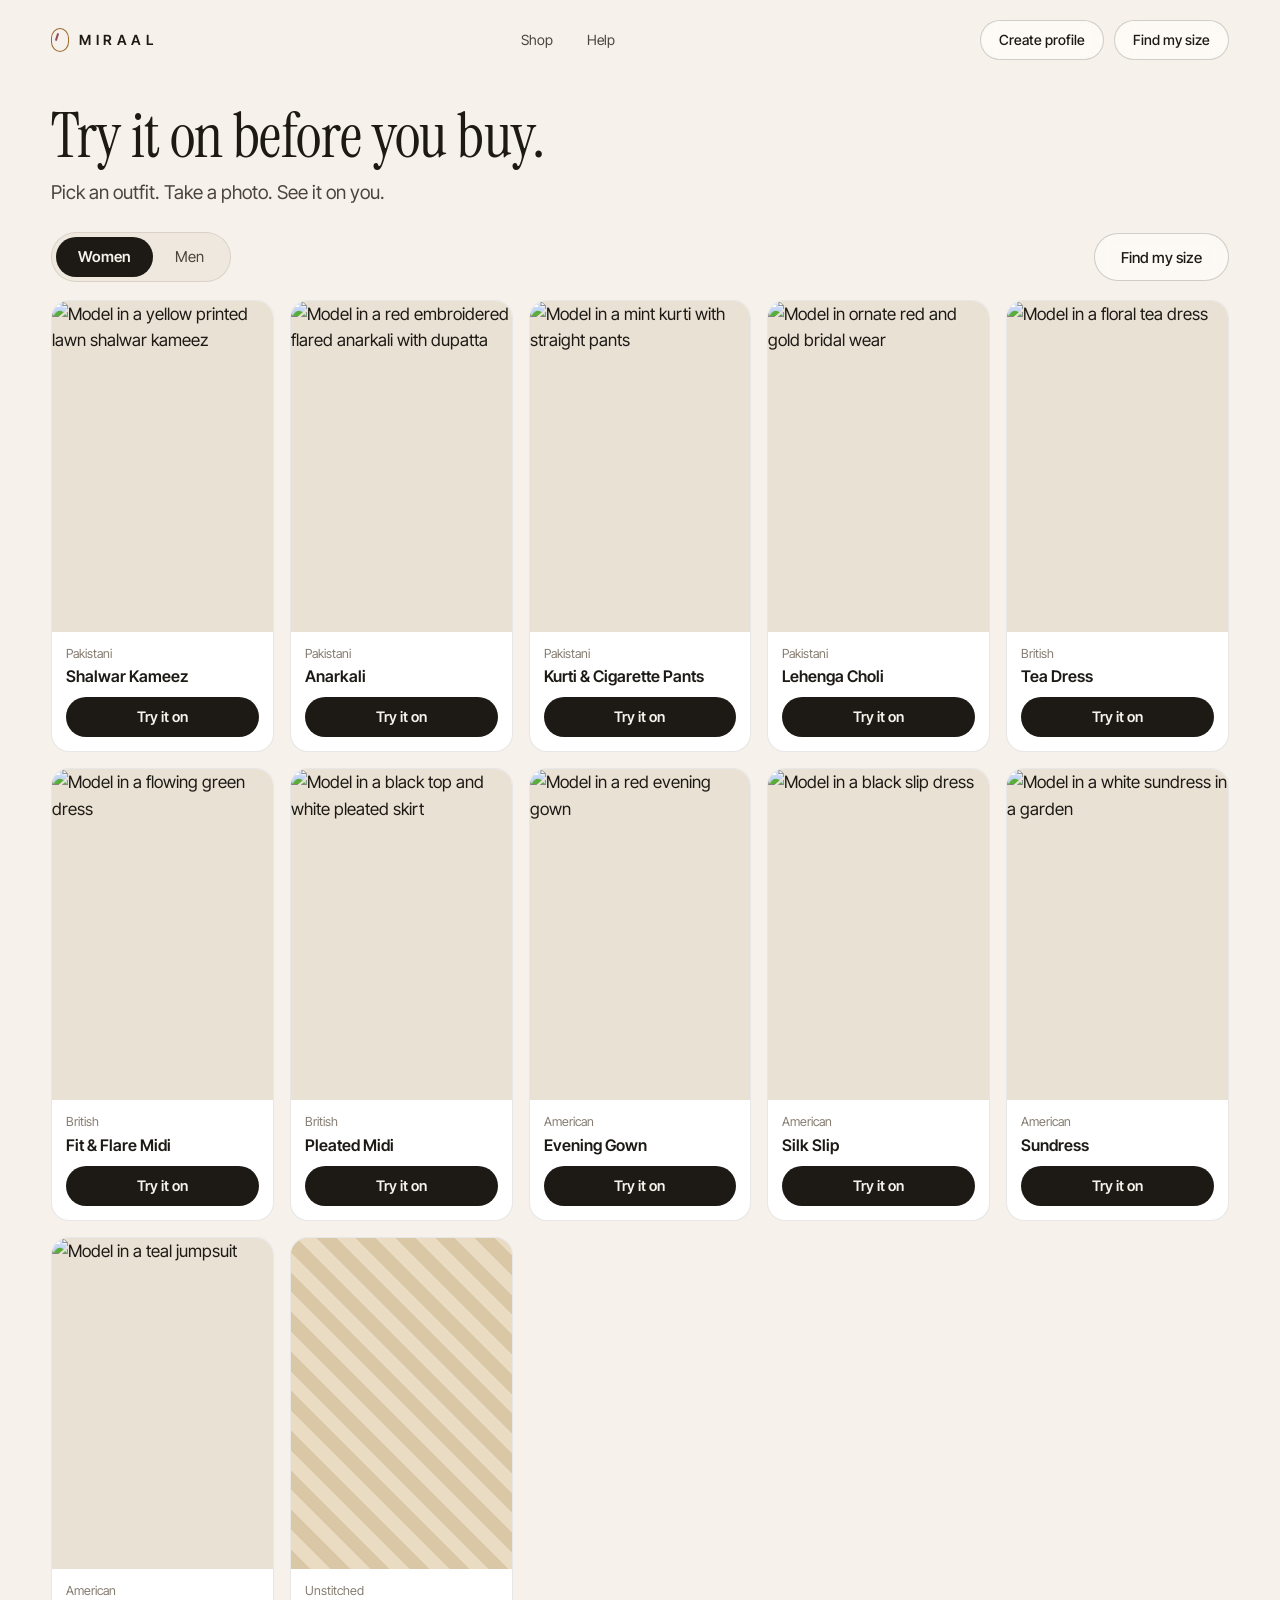
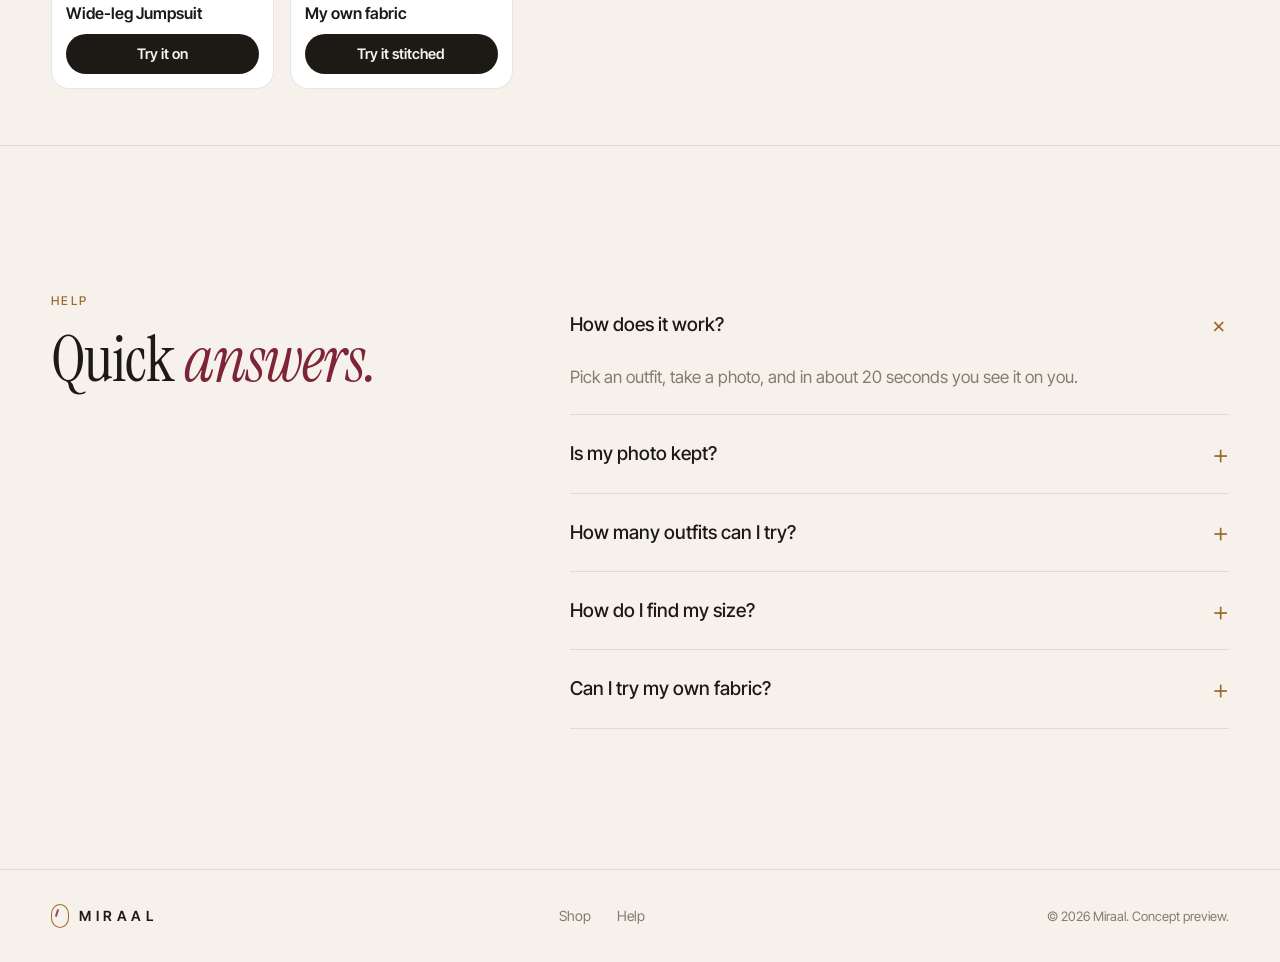
==== index.html @ 519b0323 "Results follow the chosen units; size scan measures all the way round in a turn - Feet and inches: e" ====
<!doctype html>
<html lang="en">
<head>
  <meta charset="utf-8">
  <meta name="viewport" content="width=device-width, initial-scale=1">
  <title>Miraal — Your Fitting Room, Everywhere</title>
  <meta name="description" content="Miraal is a virtual fitting room: measure your body with your phone camera in 30 seconds and try on any outfit in realistic 3D before you buy.">
  <meta name="theme-color" content="#f6f1ea">
  <link rel="preconnect" href="https://fonts.googleapis.com">
  <link rel="preconnect" href="https://fonts.gstatic.com" crossorigin>
  <link href="https://fonts.googleapis.com/css2?family=Instrument+Serif:ital@0;1&family=Inter+Tight:wght@300;400;500;600&display=swap" rel="stylesheet">
  <link rel="stylesheet" href="styles.css?v=25">
  <script type="importmap">
    { "imports": {
      "three": "https://cdn.jsdelivr.net/npm/three@0.160.0/build/three.module.js",
      "three/addons/": "https://cdn.jsdelivr.net/npm/three@0.160.0/examples/jsm/"
    } }
  </script>
</head>
<body class="shop-front">
  <!-- Loader -->
  <div id="loader" aria-hidden="true">
    <div class="loader-inner">
      <span class="logo-mark big"></span>
      <p>MIRAAL</p>
      <div class="loader-bar"><i></i></div>
      <small>Tailoring your fitting room…</small>
    </div>
  </div>

  <!-- 3D stage (fixed behind the page) -->
  <canvas id="scene" aria-hidden="true"></canvas>
  <div class="scene-fallback" aria-hidden="true"></div>
  <div class="scene-vignette" aria-hidden="true"></div>
  <div id="labels" aria-hidden="true"></div>
  <div class="grain" aria-hidden="true"></div>

  <header class="nav">
    <a class="logo" href="#top" aria-label="Miraal home"><span class="logo-mark"></span>MIRAAL</a>
    <nav class="nav-links">
      <a href="#shop">Shop</a>
      <a href="#faq">Help</a>
    </nav>
    <div class="nav-actions">
      <button class="btn btn-small btn-profile" id="profileBtn" type="button">Create profile</button>
      <button class="btn btn-small hide-sm" type="button" data-open-camera>Find my size</button>
    </div>
  </header>

  <main id="top">
    <!-- SHOP FRONT -->
    <section id="shop" class="solid shop">
      <div class="wrap">
        <div class="shop-head">
          <h1>Try it on before you buy.</h1>
          <p>Pick an outfit. Take a photo. See it on you.</p>
        </div>
        <div class="shop-bar">
          <div class="looks-tabs" id="shopTabs" role="tablist" aria-label="Shop for">
            <button type="button" role="tab" data-for="women" class="active">Women</button><button type="button" role="tab" data-for="men">Men</button>
          </div>
          <button class="btn btn-ghost shop-size" type="button" id="shopSize" data-open-camera>Find my size</button>
        </div>
        <div class="shop-grid" id="shopGrid"></div>
      </div>
    </section>

    <!-- HERO -->
    <section id="hero" class="hero" data-state="hero">
      <div class="wrap">
        <div class="hero-copy">
          <p class="eyebrow reveal"><span class="pulse"></span>Your fitting room, anywhere</p>
          <h1 class="reveal">See it on <em>you</em><br>before you buy.</h1>
          <p class="lead reveal">Take one clear photo and see yourself in a shalwar kameez, an anarkali, a tea dress or a gown. Then let the camera measure you and tell you your size.</p>
          <div class="cta reveal">
            <button class="btn btn-primary" type="button" data-open-mirror>Try it on me
              <svg viewBox="0 0 20 20" width="18" height="18" aria-hidden="true"><path d="M4 10h11m-4-5 5 5-5 5" fill="none" stroke="currentColor" stroke-width="1.6" stroke-linecap="round" stroke-linejoin="round"/></svg>
            </button>
            <a class="btn btn-ghost" href="#measure" data-open-camera>Find my size</a>
          </div>
          <ul class="hero-stats reveal">
            <li><b>11</b><span>outfits to try on</span></li>
            <li><b>1 min</b><span>to find your size</span></li>
            <li><b>0</b><span>pictures stored</span></li>
          </ul>
        </div>
        <div class="hero-photos reveal" id="heroPhotos" aria-label="Outfits you can try on"></div>
      </div>
      <a class="scroll-hint" href="#how"><span></span>Scroll to see how it works</a>
    </section>

    <!-- STORY: 3D scroll chapters -->
    <section id="how" class="story">
      <div class="step" data-state="scan">
        <div class="wrap">
          <article class="step-card glass reveal">
            <span class="step-no">01 — Scan</span>
            <h2>Spin once.<br><em>Get measured.</em></h2>
            <p>Prop your phone up, step back and turn slowly. Our body tracker follows you as you turn and estimates your measurements. No tape and no tailor needed.</p>
            <ul class="ticks">
              <li>Bust, waist, hips, inseam, shoulders & more</li>
              <li>Works in normal room lighting</li>
              <li>Processed on your device</li>
            </ul>
          </article>
        </div>
      </div>
      <div class="step" data-state="fit">
        <div class="wrap">
          <article class="step-card glass reveal">
            <span class="step-no">02 — Fit</span>
            <h2>See how it<br><em>really</em> fits.</h2>
            <p>Every garment is simulated from the brand's real pattern and fabric. See exactly where it's snug, where it flows — and which size to order.</p>
            <div class="size-rec">
              <div><small>Recommended size</small><b>M · EU 38</b></div>
              <div class="ring-meter" style="--p:96"><span>96%</span></div>
            </div>
          </article>
        </div>
      </div>
      <div class="step right" data-state="style">
        <div class="wrap">
          <article class="step-card glass reveal">
            <span class="step-no">03 — Style</span>
            <h2>Change everything<br><em>in a tap.</em></h2>
            <p>Silk to velvet. Mini to floor-length. Champagne to noir. Swap cuts, colours and fabrics instantly and build looks you'd never risk ordering blind.</p>
            <div class="mini-swatches" aria-hidden="true">
              <i style="--c:#6e1427"></i><i style="--c:#d6b58a"></i><i style="--c:#8fb4d9"></i><i style="--c:#0f5a46"></i><i style="--c:#1b1920"></i><i style="--c:#e2a7a2"></i>
            </div>
          </article>
        </div>
      </div>
    </section>

    <!-- CAMERA MEASUREMENT DEMO -->
    <section id="measure" class="solid measure">
      <div class="marquee" aria-hidden="true">
        <div class="marquee-track">
          <span>Silk</span><i>✦</i><span>Velvet</span><i>✦</i><span>Linen</span><i>✦</i><span>Crepe</span><i>✦</i><span>Denim</span><i>✦</i><span>Satin</span><i>✦</i><span>Tulle</span><i>✦</i><span>Cashmere</span><i>✦</i>
          <span>Silk</span><i>✦</i><span>Velvet</span><i>✦</i><span>Linen</span><i>✦</i><span>Crepe</span><i>✦</i><span>Denim</span><i>✦</i><span>Satin</span><i>✦</i><span>Tulle</span><i>✦</i><span>Cashmere</span><i>✦</i>
        </div>
      </div>
      <div class="wrap measure-grid">
        <div class="measure-copy">
          <p class="eyebrow reveal">Camera measurement</p>
          <h2 class="h2 reveal">Your phone is now<br>a <em>tailor's tape.</em></h2>
          <p class="sub reveal">No measuring tape, no awkward selfies. Miraal's pose model tracks your body as you turn and turns it into a size profile you can use at any store.</p>
          <ol class="steps-list reveal">
            <li><b>Prop & step back</b><span>Lean your phone against something, about 2 m away.</span></li>
            <li><b>Turn slowly</b><span>One full spin. Voice cues guide you through it.</span></li>
            <li><b>Get your profile</b><span>9 body measurements, saved only on your device.</span></li>
          </ol>
          <div class="measure-panel glass reveal">
            <div class="panel-head">
              <label class="height-input">Your height
                <input id="heightIn" type="number" value="1.68" min="1.3" max="2.15" step="0.01" inputmode="decimal"> m
                <small class="h-ft-hint" id="heightFt"></small>
              </label>
              <span class="badge" id="mBadge">Live estimate</span>
            </div>
            <div class="m-grid" id="mGrid"></div>
            <div class="panel-foot">
              <p class="fine">Estimated from your height until you scan. Camera results are beta estimates from body tracking.</p>
              <button class="btn btn-small" id="saveMeasure" type="button">Save to my profile</button>
            </div>
          </div>
        </div>

        <div class="phone-col reveal">
          <div class="phone" id="phone">
            <div class="phone-notch"></div>
            <div class="phone-screen">
              <svg class="silhouette" viewBox="0 0 200 400" preserveAspectRatio="xMidYMid meet" aria-hidden="true">
                <defs>
                  <linearGradient id="silFill" x1="0" y1="0" x2="0" y2="1">
                    <stop offset="0" stop-color="#9d8cff" stop-opacity=".35"/>
                    <stop offset="1" stop-color="#e2c08d" stop-opacity=".18"/>
                  </linearGradient>
                </defs>
                <circle cx="100" cy="50" r="23" fill="url(#silFill)" stroke="rgba(255,255,255,.25)"/>
                <path fill="url(#silFill)" stroke="rgba(255,255,255,.25)" d="M90 72 L110 72 L112 86 C128 90 142 92 146 104 L156 168 L162 228 C163 236 154 238 152 230 L142 172 L136 128 L132 150 C130 168 128 180 132 205 C136 228 134 260 128 300 L124 372 C124 382 108 382 108 372 L104 300 L101 236 L99 236 L96 300 L92 372 C92 382 76 382 76 372 L72 300 C66 260 64 228 68 205 C72 180 70 168 68 150 L64 128 L58 172 L48 230 C46 238 37 236 38 228 L44 168 L54 104 C58 92 72 90 88 86 Z"/>
              </svg>
              <svg class="pose-overlay" viewBox="0 0 200 400" preserveAspectRatio="xMidYMid meet" aria-hidden="true">
                <g class="meas-lines">
                  <line x1="60" y1="118" x2="140" y2="118"/>
                  <line x1="69" y1="165" x2="131" y2="165"/>
                  <line x1="65" y1="208" x2="135" y2="208"/>
                  <line x1="172" y1="27" x2="172" y2="378" class="hline"/>
                </g>
                <g class="bones">
                  <polyline points="100,50 100,80"/>
                  <polyline points="58,100 100,80 142,100"/>
                  <polyline points="58,100 50,168 42,228"/>
                  <polyline points="142,100 150,168 158,228"/>
                  <polyline points="100,80 100,200"/>
                  <polyline points="72,205 128,205"/>
                  <polyline points="72,205 80,300 84,372"/>
                  <polyline points="128,205 120,300 116,372"/>
                </g>
                <g class="joints">
                  <circle cx="100" cy="50" r="3"/><circle cx="100" cy="80" r="3"/>
                  <circle cx="58" cy="100" r="3"/><circle cx="142" cy="100" r="3"/>
                  <circle cx="50" cy="168" r="3"/><circle cx="150" cy="168" r="3"/>
                  <circle cx="42" cy="228" r="3"/><circle cx="158" cy="228" r="3"/>
                  <circle cx="72" cy="205" r="3"/><circle cx="128" cy="205" r="3"/>
                  <circle cx="80" cy="300" r="3"/><circle cx="120" cy="300" r="3"/>
                  <circle cx="84" cy="372" r="3"/><circle cx="116" cy="372" r="3"/>
                </g>
              </svg>
              <div class="scanline"></div>
              <span class="p-tag" data-at="25" style="top:29.5%">Bust <b data-k="bust">—</b></span>
              <span class="p-tag" data-at="50" style="top:41.2%">Waist <b data-k="waist">—</b></span>
              <span class="p-tag" data-at="75" style="top:52%">Hips <b data-k="hips">—</b></span>
              <div class="phone-ui-top"><span class="rec"></span><span id="scanStatus">Scanning</span><span>·</span><span id="scanPct">0%</span></div>
              <div class="phone-ui-bottom" id="scanCue">Face the camera</div>
            </div>
          </div>
          <button class="btn btn-ghost" id="camBtn" type="button">
            <svg viewBox="0 0 24 24" width="18" height="18" aria-hidden="true"><path d="M4 8h3l2-2h6l2 2h3v11H4z" fill="none" stroke="currentColor" stroke-width="1.6" stroke-linejoin="round"/><circle cx="12" cy="13" r="3.5" fill="none" stroke="currentColor" stroke-width="1.6"/></svg>
            <span>Start live body scan</span>
          </button>
          <p class="fine center" id="camNote">We never save your picture. The camera is analysed in your browser and deleted as soon as the scan ends.</p>
        </div>
      </div>
    </section>

    <!-- REAL LOOKS -->
    <section id="looks" class="solid looks">
      <div class="wrap">
        <p class="eyebrow reveal">The collection</p>
        <h2 class="h2 sm reveal">Styles you'll <em>love to wear.</em></h2>
        <p class="lead reveal">Women's and men's wear, from shalwar kameez to shirts and jeans. Tap any look to try it.</p>
        <div class="looks-bar reveal">
          <div class="looks-tabs" id="looksTabs" role="tablist" aria-label="Who is it for">
            <button type="button" role="tab" data-for="women" class="active">Women</button><button type="button" role="tab" data-for="men">Men</button>
          </div>
          <button class="btn btn-ghost" type="button" data-open-mirror="fabric">Have unstitched fabric? Try it stitched</button>
        </div>
      </div>
      <div class="looks-rail" id="looksRail" aria-label="Outfits"></div>
      <p class="fine center looks-credit">Model photos: free-licence images from <a href="https://unsplash.com/?utm_source=miraal_concept&utm_medium=referral" target="_blank" rel="noopener">Unsplash</a> photographers, shown as style examples.</p>
    </section>

    <!-- LIVE STUDIO -->
    <section id="studio" class="studio" data-state="studio">
      <div class="wrap studio-grid">
        <div class="studio-panel glass reveal">
          <p class="eyebrow">Live try-on studio</p>
          <h2 class="h2 sm">Dress your <em>digital twin.</em></h2>
          <p class="look-name" id="lookName">Shalwar Kameez · Mustard lawn cotton</p>

          <div class="coll-tabs" role="tablist" aria-label="Collection" id="collTabs"></div>
          <div class="ctrl"><span class="ctrl-label">Outfit</span><div class="chips" data-group="style"></div></div>
          <p class="ctrl-note">Change fabric, pattern, colour or size to check the fit in 3D.</p>
          <div class="ctrl"><span class="ctrl-label">Fabric</span><div class="chips" data-group="fabric"></div></div>
          <div class="ctrl"><span class="ctrl-label">Pattern</span><div class="chips" data-group="pattern"></div></div>
          <div class="ctrl"><span class="ctrl-label">Colour</span><div class="swatches" data-group="color"></div></div>
          <div class="ctrl"><span class="ctrl-label">Size</span><div class="sizes" data-group="size"></div></div>

          <div class="fit-row">
            <div class="fit-meter">
              <div class="fit-bar"><i id="fitFill"></i></div>
              <span id="fitText">Ideal fit · 96%</span>
            </div>
            <label class="toggle"><input type="checkbox" id="heatmap"><span class="tg"></span>Fit heatmap</label>
          </div>

          <div class="studio-actions">
            <button class="btn btn-primary" id="tryOnMe" type="button">Try it on me</button>
            <button class="btn btn-ghost" id="randomLook" type="button">Surprise me</button>
          </div>
        </div>
        <div class="drag-zone" id="dragZone" data-view="photo" aria-label="Outfit preview">
          <div class="view-toggle" id="viewToggle" role="tablist" aria-label="Preview type">
            <button type="button" role="tab" data-view="photo" class="active">On a model</button>
            <button type="button" role="tab" data-view="3d">3D fit check</button>
          </div>
          <figure class="model-photo" id="modelPhoto">
            <img id="modelImg" alt="" decoding="async">
            <figcaption><b id="modelName"></b><span>Real photo · style example</span></figcaption>
          </figure>
          <span class="drag-hint">
            <svg viewBox="0 0 24 24" width="16" height="16" aria-hidden="true"><path d="M3 12a9 9 0 0 1 15.5-6.2M21 12a9 9 0 0 1-15.5 6.2M18 2v4h-4M6 22v-4h4" fill="none" stroke="currentColor" stroke-width="1.6" stroke-linecap="round" stroke-linejoin="round"/></svg>
            Drag to rotate
          </span>
          <div class="heat-legend" id="heatLegend"><i class="t"></i>Tight<i class="g"></i>Ideal<i class="l"></i>Loose</div>
        </div>
      </div>
    </section>

    <!-- FEATURES -->
    <section id="features" class="solid features">
      <div class="wrap">
        <p class="eyebrow reveal">Why Miraal</p>
        <h2 class="h2 reveal">A fitting room that<br><em>knows your body.</em></h2>
        <div class="bento">
          <article class="card span-2 reveal">
            <div class="card-ico"><svg viewBox="0 0 24 24"><path d="M3 7h18v10H3zM7 7v4M11 7v6M15 7v4M19 7v6" fill="none" stroke="currentColor" stroke-width="1.5"/></svg></div>
            <h3>One size profile, every brand</h3>
            <p>Sizes change from label to label. Miraal translates your body into each brand's own size chart, so "M" always means your M.</p>
            <div class="brand-table">
              <div><span>Label A</span><b>M</b></div><div><span>Label B</span><b>EU 38</b></div><div><span>Label C</span><b>UK 10</b></div><div><span>Label D</span><b>S / Tall</b></div>
            </div>
          </article>
          <article class="card reveal">
            <div class="card-ico"><svg viewBox="0 0 24 24"><path d="M4 18c3-8 5-12 8-12s5 4 8 12M4 18c4-2 12-2 16 0" fill="none" stroke="currentColor" stroke-width="1.5"/></svg></div>
            <h3>Real fabric physics</h3>
            <p>Weight, stretch and drape simulated per material — silk swings, denim holds.</p>
          </article>
          <article class="card reveal">
            <div class="card-ico"><svg viewBox="0 0 24 24"><circle cx="12" cy="12" r="8" fill="none" stroke="currentColor" stroke-width="1.5"/><path d="M12 4v16M4 12h16" stroke="currentColor" stroke-width="1.5"/></svg></div>
            <h3>Fit heatmaps</h3>
            <p>See tension at a glance: red is tight, green is ideal, blue is loose.</p>
          </article>
          <article class="card reveal">
            <div class="card-ico"><svg viewBox="0 0 24 24"><path d="M5 4h14v16l-7-4-7 4z" fill="none" stroke="currentColor" stroke-width="1.5" stroke-linejoin="round"/></svg></div>
            <h3>Your digital wardrobe</h3>
            <p>Save looks, mix pieces from different stores and share outfits before you buy.</p>
          </article>
          <article class="card reveal">
            <div class="card-ico"><svg viewBox="0 0 24 24"><path d="M12 3l7 3v6c0 4.5-3 7.5-7 9-4-1.5-7-4.5-7-9V6z" fill="none" stroke="currentColor" stroke-width="1.5" stroke-linejoin="round"/></svg></div>
            <h3>Private by design</h3>
            <p>Camera frames are processed on-device. Only your measurements are stored — never your images.</p>
          </article>
        </div>
      </div>
    </section>

    <!-- BRANDS -->
    <section id="brands" class="solid brands">
      <div class="wrap brands-grid">
        <div>
          <p class="eyebrow reveal">For fashion brands</p>
          <h2 class="h2 reveal">Fewer returns.<br><em>More "it fits."</em></h2>
          <p class="sub reveal">Size uncertainty is the biggest reason people send clothes back. Add Miraal to your product pages and let shoppers try before they buy — in their size, on their body.</p>
          <ul class="ticks big reveal">
            <li>3D garments generated from your existing patterns</li>
            <li>One-line embed for Shopify, WooCommerce and custom stores</li>
            <li>Fit analytics: see which sizes and cuts work for your customers</li>
          </ul>
          <a class="btn btn-primary reveal" href="#waitlist">Become a pilot brand</a>
        </div>
        <div class="code-card glass reveal">
          <div class="code-top"><i></i><i></i><i></i><span>product-page.html</span></div>
<pre><code><span class="c">&lt;!-- Add a "Try it on" button --&gt;</span>
<span class="t">&lt;script</span> <span class="a">src</span>=<span class="s">"https://cdn.miraal.example/tryon.js"</span>
        <span class="a">data-sku</span>=<span class="s">"DRS-2041"</span>
        <span class="a">data-mode</span>=<span class="s">"3d"</span><span class="t">&gt;&lt;/script&gt;</span></code></pre>
          <div class="code-preview">
            <div class="mini-product"><span class="mp-img"></span><div><b>Bias-cut slip dress</b><small>Champagne · Satin silk</small></div></div>
            <span class="btn btn-small">✦ Try it on</span>
          </div>
        </div>
      </div>
    </section>

    <!-- FAQ -->
    <section id="faq" class="solid faq">
      <div class="wrap faq-grid">
        <div>
          <p class="eyebrow reveal">Help</p>
          <h2 class="h2 reveal">Quick <em>answers.</em></h2>
        </div>
        <div class="faq-list reveal">
          <details open><summary>How does it work?</summary><p>Pick an outfit, take a photo, and in about 20 seconds you see it on you.</p></details>
          <details><summary>Is my photo kept?</summary><p>No. It is sent to our try-on partner to make your picture. Miraal does not keep it.</p></details>
          <details><summary>How many outfits can I try?</summary><p>5 free try-ons a day.</p></details>
          <details><summary>How do I find my size?</summary><p>Tap Find my size, enter your height, face the camera, then turn around once with your hands on your head. It takes about 30 seconds. Sizes are estimates.</p></details>
          <details><summary>Can I try my own fabric?</summary><p>Yes. Tap My fabric, add a picture of the fabric and choose how it is stitched.</p></details>
        </div>
      </div>
    </section>

    <!-- WAITLIST -->
    <section id="waitlist" class="solid waitlist">
      <div class="wrap">
        <div class="wl-card reveal">
          <div class="wl-glow" aria-hidden="true"></div>
          <p class="eyebrow">Early access</p>
          <h2 class="h1-alt">Step into your<br><em>fitting room.</em></h2>
          <p class="sub">Be first to scan, try and shop with Miraal. Coming to iOS & Android.</p>
          <form class="wl-form" id="wlForm" novalidate>
            <input type="email" id="wlEmail" placeholder="you@email.com" aria-label="Email address" required>
            <button class="btn btn-primary" type="submit">Join the waitlist</button>
          </form>
          <p class="fine" id="wlMsg">No spam. One email when your invite is ready.</p>
        </div>
      </div>
    </section>

    <footer class="solid footer">
      <div class="wrap foot-grid">
        <a class="logo" href="#top"><span class="logo-mark"></span>MIRAAL</a>
        <nav><a href="#shop">Shop</a><a href="#faq">Help</a></nav>
        <small>© <span id="yr"></span> Miraal. Concept preview.</small>
      </div>
    </footer>
  </main>

  <!-- Guided live body scan (full screen) -->
  <div class="scan-stage" id="scanStage" role="dialog" aria-modal="true" aria-label="Body scan" data-phase="ready">
    <video id="ssVideo" playsinline muted autoplay></video>
    <canvas id="ssCanvas" aria-hidden="true"></canvas>
    <div class="ss-shade" aria-hidden="true"></div>

    <header class="ss-top">
      <div class="ss-progress">
        <span class="ss-stepno" id="ssStepNo">Getting ready</span>
        <ol class="ss-dots" aria-hidden="true"><li></li><li></li><li></li></ol>
      </div>
      <div class="ss-actions">
        <button class="ss-icon" id="ssLiveToggle" type="button" aria-pressed="false" title="Show measurements">
          <svg viewBox="0 0 24 24" width="18" height="18" aria-hidden="true"><path d="M3 8h18v8H3zM7 8v3M11 8v4M15 8v3M19 8v4" fill="none" stroke="currentColor" stroke-width="1.6" stroke-linejoin="round"/></svg>
        </button>
        <button class="ss-icon" id="ssFlip" type="button" title="Switch camera" aria-label="Switch between the front and back camera" hidden><svg viewBox="0 0 24 24" width="19" height="19" aria-hidden="true"><path d="M4 8h3l2-2.5h6L17 8h3v11H4z" fill="none" stroke="currentColor" stroke-width="1.6" stroke-linejoin="round"/><path d="M9.3 13a2.8 2.8 0 0 1 5-1.2M14.7 14a2.8 2.8 0 0 1-5 1.2" fill="none" stroke="currentColor" stroke-width="1.5" stroke-linecap="round"/><path d="M14.6 10.2v1.8h-1.8M9.4 16.8V15h1.8" fill="none" stroke="currentColor" stroke-width="1.5" stroke-linecap="round" stroke-linejoin="round"/></svg></button>
        <button class="ss-icon on" id="ssVoice" type="button" aria-pressed="true" title="Voice guidance on/off">
          <svg viewBox="0 0 24 24" width="18" height="18" aria-hidden="true"><path d="M4 9v6h4l5 4V5L8 9z" fill="none" stroke="currentColor" stroke-width="1.6" stroke-linejoin="round"/><path class="wave" d="M16 8.5a5 5 0 0 1 0 7M18.5 6a8.5 8.5 0 0 1 0 12" fill="none" stroke="currentColor" stroke-width="1.6" stroke-linecap="round"/></svg>
        </button>
        <button class="btn btn-small ss-stop" id="ssStop" type="button">✕ Stop</button>
      </div>
    </header>

    <aside class="ss-card ss-checks" aria-label="Quick checks">
      <h4>Quick checks</h4>
      <ul>
        <li data-c="body"><i></i><span>Head to toe in view<em></em></span></li>
        <li data-c="distance"><i></i><span>About 2 m away<em></em></span></li>
        <li data-c="upright"><i></i><span>Phone standing upright<em></em></span></li>
        <li data-c="background"><i></i><span>Nothing touching you from behind<em></em></span></li>
        <li data-c="light"><i></i><span>Bright enough<em></em></span></li>
        <li data-c="still"><i></i><span>Standing still<em></em></span></li>
      </ul>
    </aside>

    <aside class="ss-card ss-live" aria-label="Live measurements">
      <h4><span class="live-dot"></span>Live measurements</h4>
      <dl id="ssLiveList"></dl>
      <p class="ss-legend"><span class="est">~ measuring</span><span class="ok">✓ done</span></p>
    </aside>

    <div class="ss-turn" id="ssTurn" aria-hidden="true">
      <svg viewBox="0 0 120 120">
        <ellipse cx="60" cy="60" rx="26" ry="15" fill="rgba(157,140,255,.25)" stroke="#9d8cff" stroke-width="2"/>
        <circle cx="60" cy="60" r="9" fill="#f4efe7"/>
        <path d="M60 46 l0 -6" stroke="#f4efe7" stroke-width="3" stroke-linecap="round"/>
        <g class="arc"><path d="M60 14 A46 46 0 0 0 16 66" fill="none" stroke="#e2c08d" stroke-width="4" stroke-linecap="round"/><path d="M8 58 L16 68 L25 58" fill="none" stroke="#e2c08d" stroke-width="4" stroke-linecap="round" stroke-linejoin="round"/></g>
      </svg>
      <span>Turn around slowly</span>
    </div>

    <p class="ss-hint" id="ssHint" role="status" aria-live="polite"></p>

    <div class="ss-guide">
      <div class="ss-ring" id="ssRing"><span id="ssPct"></span></div>
      <div class="ss-guide-text">
        <h3 id="ssTitle">Starting…</h3>
        <p id="ssSub"></p>
      </div>
      <button class="ss-skip" id="ssSkip" type="button" hidden>Skip this step</button>
    </div>

    <div class="ss-done" id="ssDone" hidden>
      <div class="ss-done-card glass">
        <p class="eyebrow">Scan complete · camera off · picture deleted</p>
        <div class="ss-size" id="ssSize"></div>
        <dl class="ss-result" id="ssResult"></dl>
        <p class="fine" id="ssDoneNote"></p>
        <div class="modal-actions ss-done-actions">
          <button class="btn btn-primary" id="ssTry" type="button">Try dresses in my size</button>
          <button class="btn btn-ghost" id="ssSaveProfile" type="button">Save to my profile</button>
        </div>
        <div class="ss-done-links">
          <button class="ss-close-link" id="ssAgain" type="button">Scan again</button>
          <button class="ss-close-link" id="ssClose" type="button">Close</button>
        </div>
      </div>
    </div>

    <p class="ss-privacy">
      <svg viewBox="0 0 24 24" width="14" height="14" aria-hidden="true"><path d="M7 11V8a5 5 0 0 1 10 0v3M5 11h14v10H5z" fill="none" stroke="currentColor" stroke-width="1.8" stroke-linejoin="round"/></svg>
      Nothing is recorded · your picture is deleted when you finish
    </p>
  </div>

  <!-- Try it on me: guided photos (front, back), then outfits on your own photo -->
  <div class="mirror-stage" id="mirrorStage" data-mode="start" role="dialog" aria-modal="true" aria-label="Try it on me">
    <video id="mrVideo" playsinline muted autoplay></video>
    <div class="mr-view">
      <div class="mr-frame" id="mrFrame">
        <img id="mrImg" alt="You in the chosen outfit">
        <canvas id="mrDraw" aria-hidden="true"></canvas>
        <div class="mr-busy" id="mrBusy" hidden><span class="mr-secs" id="mrSecs" aria-hidden="true"></span><span class="mr-spin"></span><b>Making your picture</b><small></small></div>
      </div>
    </div>
    <div class="mr-shade" aria-hidden="true"></div>
    <div class="mr-flash" id="mrFlash" aria-hidden="true"></div>
    <div class="mr-count" id="mrCount" aria-hidden="true"></div>

    <header class="mr-top">
      <div class="mr-title"><b id="mrName">Try it on me</b><span id="mrSub"></span></div>
      <div class="mr-top-btns">
        <button class="ss-icon" id="mrFlip" type="button" title="Switch camera" aria-label="Switch between the front and back camera" hidden><svg viewBox="0 0 24 24" width="19" height="19" aria-hidden="true"><path d="M4 8h3l2-2.5h6L17 8h3v11H4z" fill="none" stroke="currentColor" stroke-width="1.6" stroke-linejoin="round"/><path d="M9.3 13a2.8 2.8 0 0 1 5-1.2M14.7 14a2.8 2.8 0 0 1-5 1.2" fill="none" stroke="currentColor" stroke-width="1.5" stroke-linecap="round"/><path d="M14.6 10.2v1.8h-1.8M9.4 16.8V15h1.8" fill="none" stroke="currentColor" stroke-width="1.5" stroke-linecap="round" stroke-linejoin="round"/></svg></button>
        <button class="btn btn-small ss-stop" id="mrClose" type="button">✕ Close</button>
      </div>
    </header>

    <!-- taking the photos -->
    <p class="mr-hint" id="mrHint" role="status" aria-live="polite"></p>
    <div class="ss-guide mr-guide">
      <div class="ss-ring" id="mrRing"><span id="mrPct"></span></div>
      <div class="ss-guide-text">
        <h3 id="mrTitle">Face the camera</h3>
        <p id="mrText"></p>
      </div>
      <div class="mr-guide-btns">
        <button class="ss-skip" id="mrShoot" type="button">Take photo</button>
        <button class="ss-skip" id="mrSkip" type="button" hidden>Skip back photo</button>
      </div>
    </div>

    <!-- outfits on the photo -->
    <div class="mr-bottom">
      <div class="mr-tools">
        <div class="mr-seg" id="mrSide" role="group" aria-label="Which photo">
          <button type="button" data-side="front" class="active">Front</button><button type="button" data-side="back">Back</button>
        </div>
        <button class="btn btn-primary mr-real" id="mrReal" type="button" hidden>Try it on</button>
        <button class="mr-chip" id="mrSketch" type="button" hidden>Sketch</button>
      </div>
      <p class="mr-left" id="mrLeft"></p>
      <div class="mr-tabs" id="mrTabs" role="tablist" aria-label="What to try on">
        <button type="button" role="tab" data-tab="women">Women</button><button type="button" role="tab" data-tab="men">Men</button><button type="button" role="tab" data-tab="fabric">My fabric</button>
      </div>
      <div class="mr-colors" id="mrColors" aria-label="Colour"></div>
      <div class="mr-rail" id="mrRail" aria-label="Outfits"></div>
      <div class="mr-fabric" id="mrFabric" aria-label="Your own fabric">
        <div class="mr-fab-pick">
          <img id="mrFabThumb" alt="Your fabric" hidden>
          <button class="btn btn-primary" id="mrFabUpload" type="button">Upload fabric photo</button>
          <input id="mrFabFile" type="file" accept="image/*" hidden>
          <input id="mrFabUrl" type="url" inputmode="url" placeholder="or paste a picture link" aria-label="Fabric picture link">
          <button class="btn btn-ghost" id="mrFabUse" type="button">Use</button>
        </div>
        <div class="mr-opt" data-opt="wearer" aria-label="Who is it for"></div>
        <div class="mr-opt" data-opt="neck" aria-label="Neckline"></div>
        <div class="mr-opt" data-opt="bottom" aria-label="Shalwar or trouser"></div>
      </div>
      <div class="mr-actions">
        <button class="btn btn-ghost" id="mrRetake" type="button">Retake photos</button>
        <button class="btn btn-ghost" id="mrSave" type="button">Save picture</button>
      </div>
    </div>

    <div class="mr-card" id="mrStart">
      <div class="mr-card-in glass">
        <h3>Take your photo</h3>
        <ul class="mr-tips">
          <li id="mrTipPhone">Stand your phone up and step back</li>
          <li>Hold still for 3 seconds. Front first, then turn around.</li>
        </ul>
        <div class="cam-pick" role="group" aria-label="Which camera">
          <button type="button" data-cam="user" class="on"><b>Front camera</b><span>I am on my own</span></button>
          <button type="button" data-cam="environment"><b>Back camera</b><span>Someone holds the phone</span></button>
        </div>
        <div class="privacy-line">
          <svg viewBox="0 0 24 24" width="18" height="18" aria-hidden="true"><path d="M12 3l7 3v6c0 4.5-3 7.5-7 9-4-1.5-7-4.5-7-9V6z" fill="none" stroke="currentColor" stroke-width="1.6" stroke-linejoin="round"/><path d="M9 12l2 2 4-4" fill="none" stroke="currentColor" stroke-width="1.6" stroke-linecap="round" stroke-linejoin="round"/></svg>
          <p id="mrPrivacy"></p>
        </div>
        <button class="btn btn-primary" id="mrGo" type="button">Agree &amp; start camera</button>
        <button class="btn btn-ghost" id="mrCancel" type="button">Not now</button>
        <p class="fine" id="mrStatus">Your phone will ask to use the camera. Tap Allow.</p>
      </div>
    </div>
  </div>

  <!-- Camera setup + consent -->
  <div class="modal" id="consentModal" role="dialog" aria-modal="true" aria-labelledby="consentTitle">
    <div class="modal-card glass setup-card">
      <button class="modal-x" type="button" data-close aria-label="Close">×</button>
      <h3 id="consentTitle">Find my size</h3>
      <p class="modal-sub">Face the camera, then turn around once. About 30 seconds.</p>

      <div class="setup-height">
        <div class="setup-height-top">
          <label for="setupH">1 · Your height</label>
          <div class="unit-toggle" role="group" aria-label="Height unit">
            <button type="button" data-unit="cm" class="on">metres</button><button type="button" data-unit="ft">ft / in</button>
          </div>
        </div>
        <div class="h-row h-cm"><input id="setupH" type="number" inputmode="decimal" min="1.3" max="2.15" step="0.01" placeholder="1.68" aria-label="Height in metres"><span>m</span></div>
        <div class="h-row h-ft" hidden><input id="setupFt" type="number" inputmode="numeric" min="4" max="7" aria-label="Feet"><span>ft</span><input id="setupIn" type="number" inputmode="numeric" min="0" max="11" aria-label="Inches"><span>in</span></div>
        <p class="setup-err" id="setupErr" role="alert"></p>
      </div>

      <p class="setup-label">2 · Get set up</p>
      <div class="cam-pick" role="group" aria-label="Which camera">
        <button type="button" data-cam="user" class="on"><b>Front camera</b><span>I am on my own</span></button>
        <button type="button" data-cam="environment"><b>Back camera</b><span>Someone holds the phone</span></button>
      </div>
      <ol class="setup-steps">
        <li>
          <svg viewBox="0 0 48 48" aria-hidden="true"><rect x="17" y="8" width="14" height="26" rx="3" fill="none" stroke="currentColor" stroke-width="2"/><path d="M8 40h32" stroke="currentColor" stroke-width="2" stroke-linecap="round"/><path d="M24 34v6" stroke="currentColor" stroke-width="2"/></svg>
          <b id="setupPhoneB">Stand your phone up</b><span id="setupPhoneS">at waist height, against something steady</span>
        </li>
        <li>
          <svg viewBox="0 0 48 48" aria-hidden="true"><circle cx="34" cy="10" r="4" fill="none" stroke="currentColor" stroke-width="2"/><path d="M34 14v14M34 28l-4 12M34 28l4 12M28 20h12" fill="none" stroke="currentColor" stroke-width="2" stroke-linecap="round"/><path d="M6 24h16M17 19l5 5-5 5" fill="none" stroke="currentColor" stroke-width="2" stroke-linecap="round" stroke-linejoin="round"/></svg>
          <b>Step back about 2 m</b><span>so your head and feet both show</span>
        </li>
        <li>
          <svg viewBox="0 0 48 48" aria-hidden="true"><rect x="6" y="6" width="36" height="36" rx="4" fill="none" stroke="currentColor" stroke-width="2"/><circle cx="24" cy="16" r="4" fill="none" stroke="currentColor" stroke-width="2"/><path d="M24 20v10M24 30l-4 10M24 30l4 10M16 24h16" fill="none" stroke="currentColor" stroke-width="2" stroke-linecap="round"/></svg>
          <b>Plain wall behind you</b><span>no furniture touching you · fitted clothes</span>
        </li>
      </ol>

      <div class="privacy-line">
        <svg viewBox="0 0 24 24" width="18" height="18" aria-hidden="true"><path d="M12 3l7 3v6c0 4.5-3 7.5-7 9-4-1.5-7-4.5-7-9V6z" fill="none" stroke="currentColor" stroke-width="1.6" stroke-linejoin="round"/><path d="M9 12l2 2 4-4" fill="none" stroke="currentColor" stroke-width="1.6" stroke-linecap="round" stroke-linejoin="round"/></svg>
        <p><b>We never keep your picture.</b> Everything happens on your device, nothing is uploaded, and the camera picture is deleted the moment you finish. Only your measurements remain — and only if you save them. <button type="button" class="link-btn" id="privacyMore" aria-expanded="false">More</button></p>
      </div>
      <ul class="ticks privacy-more" id="privacyList" hidden>
        <li><span><b>We do not keep your picture.</b> No photo or video is saved — ever.</span></li>
        <li><span><b>Deleted right after you try it.</b> The camera switches off and every frame is discarded as soon as the scan ends.</span></li>
        <li><span><b>Stays on your device.</b> Body tracking runs inside your browser. Nothing is uploaded.</span></li>
        <li><span><b>If something goes wrong,</b> a short note is sent so we can fix it: what failed, your phone type and your internet provider. Never a picture.</span></li>
        <li><span><b>Only numbers remain</b> — and only if you choose to save them to your profile.</span></li>
      </ul>

      <button class="btn btn-primary btn-block" type="button" id="consentAllow">Agree &amp; start camera</button>
      <p class="fine setup-fine">Your phone will ask to use the camera — tap <b>Allow</b>. Turn your sound on for voice guidance.</p>
    </div>
  </div>

  <!-- Profile -->
  <div class="modal" id="profileModal" role="dialog" aria-modal="true" aria-labelledby="pfTitle">
    <form class="modal-card glass" id="profileForm" novalidate>
      <button class="modal-x" type="button" data-close aria-label="Close">×</button>
      <p class="eyebrow">Your Miraal profile</p>
      <h3 id="pfTitle">Create your profile</h3>
      <p class="modal-sub">Save your size once and get the right fit in every store. Profiles hold measurements only — never photos.</p>
      <div class="pf-fields">
        <label class="field"><span>Name</span><input id="pfName" type="text" maxlength="60" autocomplete="given-name" placeholder="Your name" required></label>
        <label class="field"><span>Height (m)</span><input id="pfHeight" type="number" min="1.3" max="2.15" step="0.01" inputmode="decimal"></label>
      </div>
      <fieldset class="fit-pref">
        <legend>How do you like clothes to fit?</legend>
        <label><input type="radio" name="fit" value="snug"><span>Snug</span></label>
        <label><input type="radio" name="fit" value="regular" checked><span>Regular</span></label>
        <label><input type="radio" name="fit" value="relaxed"><span>Relaxed</span></label>
      </fieldset>
      <div class="pf-head"><span class="ctrl-label">Measurements</span><span class="badge" id="pfSource">Estimated from your height</span></div>
      <div class="pf-measures" id="pfMeasures"></div>
      <div class="pf-rec" id="pfRec"></div>
      <div class="modal-actions">
        <button class="btn btn-ghost" type="button" id="pfDelete" hidden>Delete profile</button>
        <button class="btn btn-primary" type="submit">Save profile</button>
      </div>
      <p class="fine">Preview build: your profile is stored only in this browser and can be deleted at any time.</p>
    </form>
  </div>

  <div class="toast" id="toast" role="status" aria-live="polite"></div>

  <script type="module" src="main.js?v=25"></script>
</body>
</html>
---- styles.css ----
:root {
  --bg: #0b0a0f;
  --bg-2: #111018;
  --bg-3: #17151f;
  --ink: #f4efe7;
  --ink-2: #cfc9d6;
  --muted: #8f8a9b;
  --line: rgba(255, 255, 255, .09);
  --line-2: rgba(255, 255, 255, .16);
  --gold: #e2c08d;
  --gold-2: #f3dcb4;
  --violet: #9d8cff;
  --rose: #e79c8f;
  --good: #6fe0a5;
  --warn: #f2c46b;
  --bad: #ff6f7d;
  --glass: rgba(18, 16, 26, .58);
  --radius: 24px;
  --serif: 'Instrument Serif', 'Times New Roman', serif;
  --sans: 'Inter Tight', system-ui, -apple-system, 'Segoe UI', sans-serif;
  --gutter: clamp(16px, 4vw, 56px);
}

* { box-sizing: border-box; margin: 0; padding: 0; }
html { scroll-behavior: smooth; background: var(--bg); }
body {
  background: var(--bg); color: var(--ink); font-family: var(--sans);
  font-size: 17px; line-height: 1.55; -webkit-font-smoothing: antialiased; overflow-x: hidden;
}
a { color: inherit; text-decoration: none; }
button { font: inherit; color: inherit; background: none; border: 0; cursor: pointer; }
em { font-family: var(--serif); font-style: italic; font-weight: 400; color: var(--gold-2); }
::selection { background: var(--gold); color: #1a1410; }

/* ---------- stage ---------- */
#scene { position: fixed; inset: 0; width: 100%; height: 100%; z-index: 0; display: block; }
.scene-fallback { display: none; }
.no-webgl .scene-fallback {
  display: block; position: fixed; inset: 0; z-index: 0;
  background: radial-gradient(40% 50% at 70% 45%, rgba(110, 20, 39, .55), transparent 70%),
              radial-gradient(50% 60% at 60% 50%, rgba(75, 60, 196, .35), transparent 70%), var(--bg);
}
.no-webgl #labels, .no-webgl #scene { display: none; }
.scene-vignette {
  position: fixed; inset: 0; z-index: 0; pointer-events: none;
  background: radial-gradient(120% 95% at 50% 42%, transparent 55%, rgba(5, 4, 8, .78) 100%);
}
#labels { position: fixed; inset: 0; z-index: 1; pointer-events: none; overflow: hidden; }
.grain {
  position: fixed; inset: -50%; z-index: 30; pointer-events: none; opacity: .06;
  background-image: url("data:image/svg+xml,%3Csvg xmlns='http://www.w3.org/2000/svg' width='160' height='160'%3E%3Cfilter id='n'%3E%3CfeTurbulence type='fractalNoise' baseFrequency='.9' numOctaves='2' stitchTiles='stitch'/%3E%3C/filter%3E%3Crect width='100%25' height='100%25' filter='url(%23n)'/%3E%3C/svg%3E");
  animation: grain 1.2s steps(6) infinite;
}
@keyframes grain { 0% { transform: translate(0, 0); } 33% { transform: translate(-3%, 2%); } 66% { transform: translate(2%, -3%); } 100% { transform: translate(0, 0); } }
main { position: relative; z-index: 2; }
.wrap { width: 100%; max-width: 1320px; margin: 0 auto; padding: 0 var(--gutter); }

/* ---------- loader ---------- */
#loader {
  position: fixed; inset: 0; z-index: 100; display: grid; place-items: center; background: var(--bg);
  transition: opacity .9s ease, visibility .9s;
}
.loaded #loader { opacity: 0; visibility: hidden; }
.loader-inner { display: grid; justify-items: center; gap: 14px; }
.loader-inner p { font-weight: 500; letter-spacing: .5em; font-size: 14px; margin-right: -.5em; }
.loader-inner small { color: var(--muted); font-size: 12px; letter-spacing: .06em; }
.loader-bar { width: 160px; height: 1px; background: var(--line-2); overflow: hidden; }
.loader-bar i { display: block; height: 100%; width: 40%; background: var(--gold); animation: load 1.2s ease-in-out infinite; }
@keyframes load { 0% { transform: translateX(-100%); } 100% { transform: translateX(260%); } }

/* ---------- logo ---------- */
.logo { display: inline-flex; align-items: center; gap: 10px; font-weight: 600; letter-spacing: .32em; font-size: 14px; }
.logo-mark {
  width: 18px; height: 24px; border-radius: 50% / 42%; border: 1.5px solid var(--gold); position: relative; flex: none;
  box-shadow: 0 0 14px rgba(226, 192, 141, .35), inset 0 0 8px rgba(226, 192, 141, .25);
}
.logo-mark::after { content: ''; position: absolute; left: 4px; top: 4px; width: 2px; height: 8px; border-radius: 2px; background: var(--gold-2); transform: rotate(18deg); opacity: .8; }
.logo-mark.big { width: 34px; height: 46px; border-width: 2px; }
.logo-mark.big::after { left: 8px; top: 8px; width: 3px; height: 14px; }

/* ---------- nav ---------- */
.nav {
  position: fixed; top: 0; left: 0; right: 0; z-index: 20; display: flex; align-items: center; justify-content: space-between;
  padding: 20px var(--gutter); transition: padding .4s, background .4s, border-color .4s; border-bottom: 1px solid transparent;
}
.nav.scrolled { background: rgba(11, 10, 15, .62); backdrop-filter: blur(18px); -webkit-backdrop-filter: blur(18px); border-color: var(--line); padding-block: 12px; }
.nav-links { display: flex; gap: 34px; font-size: 14px; color: var(--ink-2); }
.nav-links a { position: relative; transition: color .3s; }
.nav-links a::after { content: ''; position: absolute; left: 0; right: 0; bottom: -6px; height: 1px; background: var(--gold); transform: scaleX(0); transition: transform .35s; }
.nav-links a:hover { color: var(--ink); }
.nav-links a:hover::after { transform: scaleX(1); }

/* ---------- buttons ---------- */
.btn {
  display: inline-flex; align-items: center; justify-content: center; gap: 10px; white-space: nowrap;
  height: 52px; padding: 0 26px; border-radius: 999px; font-size: 15px; font-weight: 500;
  border: 1px solid var(--line-2); transition: transform .3s, background .3s, border-color .3s, box-shadow .3s, color .3s;
}
.btn:hover { transform: translateY(-2px); }
.btn-primary {
  background: linear-gradient(135deg, var(--gold-2), var(--gold)); color: #1b140b; border-color: transparent;
  box-shadow: 0 10px 40px -10px rgba(226, 192, 141, .55), inset 0 1px 0 rgba(255, 255, 255, .5);
}
.btn-primary:hover { box-shadow: 0 16px 50px -10px rgba(226, 192, 141, .75), inset 0 1px 0 rgba(255, 255, 255, .5); }
.btn-ghost { background: rgba(255, 255, 255, .04); backdrop-filter: blur(10px); }
.btn-ghost:hover { border-color: var(--gold); background: rgba(226, 192, 141, .08); }
.btn-small { height: 40px; padding: 0 18px; font-size: 14px; background: rgba(255, 255, 255, .06); backdrop-filter: blur(10px); }
.btn-small:hover { border-color: var(--gold); }

/* ---------- type ---------- */
.eyebrow { display: inline-flex; align-items: center; gap: 10px; font-size: 12px; letter-spacing: .18em; text-transform: uppercase; color: var(--gold); font-weight: 500; }
.pulse { width: 7px; height: 7px; border-radius: 50%; background: var(--good); box-shadow: 0 0 0 0 rgba(111, 224, 165, .6); animation: pulse 2s infinite; }
@keyframes pulse { 70% { box-shadow: 0 0 0 10px rgba(111, 224, 165, 0); } 100% { box-shadow: 0 0 0 0 rgba(111, 224, 165, 0); } }
h1, .h1-alt { font-family: var(--serif); font-weight: 400; letter-spacing: -.02em; line-height: .92; }
h1 { font-size: clamp(56px, 7.6vw, 124px); margin: 22px 0 26px; }
h1 em, .h1-alt em, .h2 em, .step-card h2 em { color: var(--gold-2); }
.h2 { font-family: var(--serif); font-weight: 400; font-size: clamp(40px, 5vw, 76px); line-height: .98; letter-spacing: -.015em; margin: 16px 0 22px; }
.h2.sm { font-size: clamp(34px, 3.4vw, 50px); margin: 12px 0 8px; }
.lead { font-size: clamp(17px, 1.3vw, 19px); color: var(--ink-2); max-width: 520px; }
.sub { color: var(--ink-2); max-width: 560px; }
.fine { font-size: 12.5px; color: var(--muted); margin-top: 12px; }
.fine.center { text-align: center; }

/* ---------- reveal ---------- */
.reveal { opacity: 0; transform: translateY(28px); transition: opacity 1s cubic-bezier(.2, .7, .2, 1), transform 1s cubic-bezier(.2, .7, .2, 1); }
.reveal.in { opacity: 1; transform: none; }
.hero .reveal:nth-child(2) { transition-delay: .1s; }
.hero .reveal:nth-child(3) { transition-delay: .2s; }
.hero .reveal:nth-child(4) { transition-delay: .3s; }
.hero .reveal:nth-child(5) { transition-delay: .4s; }

/* ---------- hero ---------- */
.hero { min-height: 100vh; min-height: 100svh; display: flex; align-items: center; position: relative; padding: 120px 0 90px; }
.hero-copy { max-width: 620px; }
.cta { display: flex; flex-wrap: wrap; gap: 14px; margin-top: 36px; }
.hero-stats { list-style: none; display: flex; gap: 40px; margin-top: 56px; padding-top: 26px; border-top: 1px solid var(--line); max-width: 560px; }
.hero-stats b { display: block; font-family: var(--serif); font-size: 36px; font-weight: 400; line-height: 1; color: var(--ink); }
.hero-stats span { font-size: 13px; color: var(--muted); }
.scroll-hint { position: absolute; left: var(--gutter); bottom: 32px; display: flex; align-items: center; gap: 12px; font-size: 12px; letter-spacing: .12em; text-transform: uppercase; color: var(--muted); }
.scroll-hint span { width: 22px; height: 36px; border: 1px solid var(--line-2); border-radius: 12px; position: relative; }
.scroll-hint span::after { content: ''; position: absolute; left: 50%; top: 7px; width: 3px; height: 7px; margin-left: -1.5px; border-radius: 2px; background: var(--gold); animation: wheel 1.8s infinite; }
@keyframes wheel { 0% { opacity: 1; transform: translateY(0); } 100% { opacity: 0; transform: translateY(12px); } }

/* ---------- glass ---------- */
.glass {
  background: linear-gradient(160deg, rgba(30, 27, 40, .66), rgba(14, 12, 20, .55));
  backdrop-filter: blur(22px) saturate(1.3); -webkit-backdrop-filter: blur(22px) saturate(1.3);
  border: 1px solid var(--line-2); border-radius: var(--radius);
  box-shadow: 0 30px 80px -30px rgba(0, 0, 0, .7), inset 0 1px 0 rgba(255, 255, 255, .06);
}

/* ---------- story ---------- */
.step { min-height: 110vh; display: flex; align-items: center; }
.step-card { width: min(470px, 100%); padding: 38px; }
.step.right .step-card { margin-left: auto; }
.step-no { font-size: 12px; letter-spacing: .2em; text-transform: uppercase; color: var(--gold); }
.step-card h2 { font-family: var(--serif); font-weight: 400; font-size: clamp(40px, 4vw, 60px); line-height: .98; margin: 16px 0 18px; }
.step-card p { color: var(--ink-2); }
.ticks { list-style: none; margin-top: 22px; display: grid; gap: 10px; font-size: 15px; }
.ticks li { display: flex; gap: 12px; align-items: flex-start; }
.ticks li::before { content: ''; flex: none; width: 18px; height: 18px; margin-top: 2px; border-radius: 50%; background: rgba(226, 192, 141, .15) url("data:image/svg+xml,%3Csvg xmlns='http://www.w3.org/2000/svg' viewBox='0 0 20 20'%3E%3Cpath d='M6 10.5l2.5 2.5L14 7.5' fill='none' stroke='%23e2c08d' stroke-width='1.8' stroke-linecap='round' stroke-linejoin='round'/%3E%3C/svg%3E") center/14px no-repeat; }
.ticks.big { font-size: 16px; margin: 26px 0 34px; gap: 14px; }
.size-rec { display: flex; align-items: center; justify-content: space-between; margin-top: 26px; padding: 18px 20px; border-radius: 18px; background: rgba(255, 255, 255, .04); border: 1px solid var(--line); }
.size-rec small { display: block; font-size: 12px; color: var(--muted); letter-spacing: .08em; text-transform: uppercase; }
.size-rec b { font-family: var(--serif); font-weight: 400; font-size: 32px; }
.ring-meter { --p: 50; width: 64px; height: 64px; border-radius: 50%; display: grid; place-items: center; background: conic-gradient(var(--good) calc(var(--p) * 1%), rgba(255, 255, 255, .08) 0); position: relative; }
.ring-meter::before { content: ''; position: absolute; inset: 5px; border-radius: 50%; background: #15131c; }
.ring-meter span { position: relative; font-size: 14px; font-weight: 600; }
.mini-swatches { display: flex; gap: 10px; margin-top: 26px; }
.mini-swatches i { width: 30px; height: 30px; border-radius: 50%; background: var(--c); border: 2px solid rgba(255, 255, 255, .15); box-shadow: inset 0 -6px 10px rgba(0, 0, 0, .3), inset 0 4px 6px rgba(255, 255, 255, .2); }

/* ---------- 3D labels ---------- */
.lbl { position: absolute; left: 0; top: 0; display: flex; align-items: center; opacity: 0; transition: opacity .5s; will-change: transform; }
.lbl.show { opacity: 1; transition-delay: var(--d, 0s); }
.lbl.left { flex-direction: row-reverse; }
.lbl .dot { width: 9px; height: 9px; margin: 0 -4.5px; border-radius: 50%; background: var(--gold-2); flex: none; box-shadow: 0 0 0 4px rgba(226, 192, 141, .18), 0 0 18px var(--gold); }
.lbl .ln { width: 70px; height: 1px; flex: none; background: linear-gradient(90deg, var(--gold), rgba(226, 192, 141, .25)); transform: scaleX(0); transform-origin: left; transition: transform .7s cubic-bezier(.2, .7, .2, 1); }
.lbl.left .ln { transform-origin: right; background: linear-gradient(270deg, var(--gold), rgba(226, 192, 141, .25)); }
.lbl.show .ln { transform: scaleX(1); transition-delay: calc(var(--d, 0s) + .1s); }
.lbl .tag {
  display: grid; grid-template-columns: auto auto; align-items: baseline; column-gap: 10px; row-gap: 0; padding: 8px 13px; border-radius: 12px; margin-left: 6px;
  background: rgba(16, 14, 22, .62); border: 1px solid var(--line-2); backdrop-filter: blur(14px); -webkit-backdrop-filter: blur(14px);
  transform: translateY(8px); transition: transform .6s cubic-bezier(.2, .7, .2, 1);
}
.lbl.left .tag { margin: 0 6px 0 0; }
.lbl.show .tag { transform: none; transition-delay: calc(var(--d, 0s) + .2s); }
.tag small { font-size: 10.5px; letter-spacing: .16em; text-transform: uppercase; color: var(--muted); }
.tag b { font-weight: 500; font-size: 15.5px; }
.tag b { white-space: nowrap; }
.tag em { grid-column: 1 / -1; font-family: var(--sans); font-style: normal; font-size: 12px; color: var(--gold); }

/* ---------- measure ---------- */
.solid { background: var(--bg); position: relative; }
.measure { padding: 0 0 140px; border-top: 1px solid var(--line); }
.marquee { overflow: hidden; border-bottom: 1px solid var(--line); padding: 26px 0; margin-bottom: 120px; mask-image: linear-gradient(90deg, transparent, #000 10%, #000 90%, transparent); }
.marquee-track { display: flex; width: max-content; gap: 34px; align-items: center; animation: marquee 34s linear infinite; font-family: var(--serif); font-style: italic; font-size: clamp(30px, 4vw, 54px); color: rgba(244, 239, 231, .5); }
.marquee-track i { font-style: normal; font-size: 18px; color: var(--gold); }
@keyframes marquee { to { transform: translateX(-50%); } }
.measure-grid { display: grid; grid-template-columns: 1.1fr .9fr; gap: 80px; align-items: center; }
.steps-list { list-style: none; counter-reset: s; display: grid; gap: 18px; margin: 34px 0; }
.steps-list li { counter-increment: s; display: grid; grid-template-columns: 44px 1fr; column-gap: 16px; }
.steps-list li::before { content: '0' counter(s); grid-row: span 2; width: 44px; height: 44px; border-radius: 50%; display: grid; place-items: center; border: 1px solid var(--line-2); font-size: 13px; color: var(--gold); }
.steps-list b { font-weight: 500; }
.steps-list span { color: var(--muted); font-size: 15px; }
.measure-panel { padding: 24px; max-width: 560px; }
.panel-head { display: flex; justify-content: space-between; align-items: center; gap: 12px; margin-bottom: 18px; flex-wrap: wrap; }
.height-input { display: flex; align-items: center; gap: 10px; font-size: 14px; color: var(--ink-2); }
.height-input input { width: 84px; height: 40px; border-radius: 12px; border: 1px solid var(--line-2); background: rgba(0, 0, 0, .3); color: var(--ink); font: inherit; font-size: 16px; text-align: center; }
.height-input input:focus { outline: none; border-color: var(--gold); }
.badge { font-size: 11px; letter-spacing: .12em; text-transform: uppercase; padding: 6px 10px; border-radius: 999px; color: var(--good); background: rgba(111, 224, 165, .1); border: 1px solid rgba(111, 224, 165, .25); }
.m-grid { display: grid; grid-template-columns: repeat(4, 1fr); gap: 10px; }
.m-cell { padding: 12px; border-radius: 14px; background: rgba(255, 255, 255, .035); border: 1px solid var(--line); }
.m-cell small { display: block; font-size: 11px; color: var(--muted); letter-spacing: .06em; }
.m-cell b { font-family: var(--serif); font-weight: 400; font-size: 24px; }
.m-cell b span { font-family: var(--sans); font-size: 12px; color: var(--muted); margin-left: 2px; }

.phone-col { display: grid; justify-items: center; gap: 22px; }
.phone {
  width: min(310px, 78vw); aspect-ratio: 9 / 19; border-radius: 48px; padding: 11px; position: relative;
  background: linear-gradient(145deg, #2c2833, #0e0d12 60%, #1f1c25);
  box-shadow: 0 0 0 1px #3a3640, 0 50px 120px -30px rgba(157, 140, 255, .45), 0 30px 60px -20px rgba(0, 0, 0, .8), inset 0 0 0 2px #000;
  transform: perspective(1400px) rotateY(-10deg) rotateX(4deg); transition: transform .8s cubic-bezier(.2, .7, .2, 1);
}
.phone:hover { transform: perspective(1400px) rotateY(0) rotateX(0); }
.phone-notch { position: absolute; top: 20px; left: 50%; width: 92px; height: 26px; margin-left: -46px; border-radius: 20px; background: #000; z-index: 5; }
.phone-screen { position: relative; width: 100%; height: 100%; border-radius: 38px; overflow: hidden; background: radial-gradient(circle at 50% 32%, #2b2340, #0d0c12 70%); }
.phone-screen video { position: absolute; inset: 0; width: 100%; height: 100%; object-fit: cover; transform: scaleX(-1); opacity: 0; transition: opacity .6s; }
.phone.live video { opacity: 1; }
.silhouette, .pose-overlay { position: absolute; inset: 9% 8% 10%; width: 84%; height: 81%; }
.silhouette { transition: opacity .6s; }
.phone.live .silhouette { opacity: 0; }
.bones polyline { fill: none; stroke: var(--violet); stroke-width: 1.3; opacity: .85; stroke-linecap: round; }
.joints circle { fill: #fff; filter: drop-shadow(0 0 4px var(--violet)); animation: joint 2.4s ease-in-out infinite; }
.joints circle:nth-child(odd) { animation-delay: .6s; }
@keyframes joint { 50% { opacity: .45; } }
.meas-lines line { stroke: var(--gold); stroke-width: 1.2; stroke-dasharray: 3 3; }
.meas-lines .hline { stroke-dasharray: 2 4; opacity: .7; }
.scanline { position: absolute; left: 0; right: 0; height: 2px; top: 10%; background: linear-gradient(90deg, transparent, var(--violet), transparent); box-shadow: 0 0 18px 4px rgba(157, 140, 255, .6); animation: scan 3.2s ease-in-out infinite alternate; }
.scanline::after { content: ''; position: absolute; left: 0; right: 0; bottom: 2px; height: 70px; background: linear-gradient(0deg, rgba(157, 140, 255, .18), transparent); }
@keyframes scan { to { top: 88%; } }
.p-tag { position: absolute; right: 7%; transform: translateY(-50%) scale(.85); opacity: 0; font-size: 10.5px; padding: 5px 9px; border-radius: 999px; background: rgba(12, 10, 18, .75); border: 1px solid rgba(226, 192, 141, .45); color: var(--ink-2); transition: .5s cubic-bezier(.2, .7, .2, 1); backdrop-filter: blur(8px); white-space: nowrap; }
.p-tag b { color: var(--gold-2); font-weight: 600; }
.p-tag.on { opacity: 1; transform: translateY(-50%) scale(1); }
.phone-ui-top { position: absolute; top: 56px; left: 0; right: 0; text-align: center; font-size: 12px; color: var(--ink-2); display: flex; justify-content: center; align-items: center; gap: 6px; }
.rec { width: 7px; height: 7px; border-radius: 50%; background: var(--bad); animation: pulse 1.6s infinite; }
.phone-ui-bottom { position: absolute; bottom: 26px; left: 18px; right: 18px; padding: 12px; border-radius: 18px; text-align: center; font-size: 13px; background: rgba(12, 10, 18, .7); border: 1px solid var(--line-2); backdrop-filter: blur(10px); transition: color .3s; }
.phone-ui-bottom.done { color: var(--good); }

/* ---------- studio ---------- */
.studio { min-height: 100vh; padding: 120px 0 80px; display: flex; align-items: center; }
.studio-grid { display: grid; grid-template-columns: minmax(0, 440px) 1fr; gap: 40px; align-items: stretch; }
.studio-panel { padding: 30px; }
.look-name { font-size: 14px; color: var(--muted); margin-bottom: 18px; min-height: 1.5em; }
.ctrl { margin-top: 18px; }
.coll-tabs { display: grid; grid-template-columns: repeat(3, 1fr); gap: 6px; padding: 5px; border-radius: 18px; background: rgba(0, 0, 0, .3); border: 1px solid var(--line); }
.coll-tabs button { display: grid; gap: 1px; padding: 9px 6px; border-radius: 13px; text-align: center; color: var(--ink-2); transition: .25s; }
.coll-tabs button b { font-size: 14px; font-weight: 600; }
.coll-tabs button small { font-size: 10.5px; color: var(--muted); letter-spacing: .04em; }
.coll-tabs button:hover { background: rgba(255, 255, 255, .05); }
.coll-tabs button.active { background: linear-gradient(160deg, var(--gold-2), var(--gold)); color: #1b140b; }
.coll-tabs button.active small { color: rgba(27, 20, 11, .7); }
.ctrl-label { display: block; font-size: 11px; letter-spacing: .16em; text-transform: uppercase; color: var(--muted); margin-bottom: 10px; }
.chips, .sizes { display: flex; flex-wrap: wrap; gap: 8px; }
.chip, .size { height: 38px; padding: 0 14px; border-radius: 999px; border: 1px solid var(--line-2); font-size: 14px; transition: .25s; background: rgba(255, 255, 255, .03); position: relative; }
.chip:hover, .size:hover { border-color: rgba(226, 192, 141, .6); }
.chip.active, .size.active { background: var(--ink); color: #14121a; border-color: var(--ink); }
.size { min-width: 52px; }
.size i { position: absolute; top: -9px; right: -6px; font-style: normal; font-size: 9px; letter-spacing: .04em; padding: 2px 6px; border-radius: 6px; background: var(--good); color: #062014; font-weight: 600; white-space: nowrap; }
.swatches { display: flex; gap: 10px; flex-wrap: wrap; }
.swatch { width: 38px; height: 38px; border-radius: 50%; padding: 3px; border: 1.5px solid transparent; transition: .25s; }
.swatch span { display: block; width: 100%; height: 100%; border-radius: 50%; background: var(--c); box-shadow: inset 0 -6px 10px rgba(0, 0, 0, .35), inset 0 4px 6px rgba(255, 255, 255, .22); }
.swatch:hover { transform: scale(1.08); }
.swatch.active { border-color: var(--gold); }
.fit-row { display: flex; align-items: center; justify-content: space-between; gap: 16px; margin-top: 24px; padding-top: 20px; border-top: 1px solid var(--line); flex-wrap: wrap; }
.fit-meter { display: grid; gap: 8px; flex: 1; min-width: 180px; }
.fit-meter span { font-size: 14px; }
.fit-bar { height: 6px; border-radius: 6px; background: rgba(255, 255, 255, .08); overflow: hidden; }
.fit-bar i { display: block; height: 100%; width: 96%; border-radius: 6px; background: var(--good); transition: width .6s cubic-bezier(.2, .7, .2, 1), background .4s; }
.fit-bar i[data-tone="warn"] { background: var(--warn); }
.fit-bar i[data-tone="bad"] { background: var(--bad); }
.toggle { display: inline-flex; align-items: center; gap: 10px; font-size: 14px; cursor: pointer; user-select: none; }
.toggle input { position: absolute; opacity: 0; pointer-events: none; }
.tg { width: 40px; height: 24px; border-radius: 20px; background: rgba(255, 255, 255, .12); position: relative; transition: .3s; }
.tg::after { content: ''; position: absolute; top: 3px; left: 3px; width: 18px; height: 18px; border-radius: 50%; background: #fff; transition: .3s; }
.toggle input:checked + .tg { background: var(--good); }
.toggle input:checked + .tg::after { transform: translateX(16px); }
.toggle input:focus-visible + .tg { outline: 2px solid var(--gold); outline-offset: 2px; }
.studio-actions { display: flex; gap: 10px; margin-top: 24px; flex-wrap: wrap; }
.studio-actions .btn { height: 46px; flex: 1; }
.drag-zone { position: relative; min-height: 70vh; cursor: grab; touch-action: pan-y; }
.drag-zone:active { cursor: grabbing; }
.drag-zone[data-view="photo"] { cursor: default; display: grid; place-items: start center; }
.drag-zone[data-view="photo"] .drag-hint, .drag-zone[data-view="photo"] .heat-legend { display: none; }
.view-toggle { position: absolute; z-index: 2; top: 0; left: 50%; transform: translateX(-50%); display: inline-flex; padding: 4px; border-radius: 999px; background: rgba(11, 10, 15, .72); border: 1px solid var(--line-2); backdrop-filter: blur(10px); -webkit-backdrop-filter: blur(10px); white-space: nowrap; }
.view-toggle button { height: 36px; padding: 0 16px; border-radius: 999px; font-size: 13.5px; color: var(--ink-2); transition: .25s; }
.view-toggle button.active { background: var(--ink); color: #14121a; font-weight: 600; }
.model-photo { display: none; position: relative; margin-top: 56px; height: min(74vh, 720px); aspect-ratio: 2 / 3; max-width: 100%; border-radius: 26px; overflow: hidden; background: #17141d; border: 1px solid var(--line-2); box-shadow: 0 40px 90px rgba(0, 0, 0, .55); }
.drag-zone[data-view="photo"] .model-photo { display: block; }
.model-photo img { width: 100%; height: 100%; object-fit: cover; display: block; opacity: 0; transition: opacity .5s; }
.model-photo img.in { opacity: 1; }
.model-photo figcaption { position: absolute; left: 0; right: 0; bottom: 0; display: grid; gap: 2px; padding: 44px 20px 16px; background: linear-gradient(0deg, rgba(8, 7, 11, .88), transparent); }
.model-photo figcaption b { font-family: var(--serif); font-weight: 400; font-size: 26px; }
.model-photo figcaption span { font-size: 12px; color: var(--ink-2); letter-spacing: .06em; }
.ctrl-note { margin-top: 18px; padding-top: 14px; border-top: 1px solid var(--line); font-size: 12.5px; color: var(--muted); }
.ctrl-note + .ctrl { margin-top: 12px; }

/* ---------- real looks rail ---------- */
.looks { padding: 120px 0 90px; border-top: 1px solid var(--line); }
.looks .lead { margin-top: 12px; }
.looks-rail { display: flex; gap: 16px; overflow-x: auto; scroll-snap-type: x mandatory; padding: 40px max(24px, calc((100vw - 1180px) / 2)) 20px; scrollbar-width: thin; scrollbar-color: var(--line-2) transparent; }
.look-card { flex: none; position: relative; width: clamp(200px, 22vw, 270px); aspect-ratio: 2 / 3; border-radius: 22px; overflow: hidden; scroll-snap-align: start; background: #17141d; border: 1px solid var(--line); transition: transform .35s, border-color .35s; text-align: left; }
.look-card:hover { transform: translateY(-6px); border-color: rgba(226, 192, 141, .6); }
.look-card img { width: 100%; height: 100%; object-fit: cover; display: block; transition: transform .6s; }
.look-card:hover img { transform: scale(1.04); }
.look-card span { position: absolute; left: 0; right: 0; bottom: 0; display: grid; gap: 2px; padding: 40px 16px 14px; background: linear-gradient(0deg, rgba(8, 7, 11, .9), transparent); }
.look-card small { font-size: 10.5px; letter-spacing: .14em; text-transform: uppercase; color: var(--gold); }
.look-card b { font-family: var(--serif); font-weight: 400; font-size: 21px; line-height: 1.1; }
.looks-credit { margin-top: 6px; padding: 0 24px; }
.looks-credit a { text-decoration: underline; text-underline-offset: 3px; }
.drag-hint { position: absolute; left: 50%; bottom: 0; transform: translateX(-50%); display: inline-flex; gap: 8px; align-items: center; font-size: 12px; letter-spacing: .1em; text-transform: uppercase; color: var(--muted); padding: 8px 14px; border-radius: 999px; border: 1px solid var(--line); background: rgba(11, 10, 15, .5); backdrop-filter: blur(8px); }
.heat-legend { position: absolute; right: 0; top: 0; display: flex; align-items: center; gap: 8px; font-size: 12px; color: var(--ink-2); padding: 8px 14px; border-radius: 999px; background: rgba(11, 10, 15, .6); border: 1px solid var(--line); opacity: 0; transform: translateY(-6px); transition: .4s; }
.heat-legend.show { opacity: 1; transform: none; }
.heat-legend i { width: 10px; height: 10px; border-radius: 50%; margin-left: 6px; }
.heat-legend .t { background: #ff2e45; margin-left: 0; } .heat-legend .g { background: #40f28a; } .heat-legend .l { background: #4a7dff; }

/* ---------- features ---------- */
.features { padding: 140px 0; border-top: 1px solid var(--line); }
.bento { display: grid; grid-template-columns: repeat(3, 1fr); gap: 18px; margin-top: 56px; }
.card { padding: 30px; border-radius: var(--radius); background: linear-gradient(160deg, var(--bg-3), var(--bg-2)); border: 1px solid var(--line); transition: border-color .4s, transform .4s; position: relative; overflow: hidden; }
.card::before { content: ''; position: absolute; inset: 0; background: radial-gradient(400px 200px at var(--mx, 50%) var(--my, 0%), rgba(226, 192, 141, .1), transparent 70%); opacity: 0; transition: opacity .4s; pointer-events: none; }
.card:hover { border-color: rgba(226, 192, 141, .35); transform: translateY(-4px); }
.card:hover::before { opacity: 1; }
.card.span-2 { grid-column: span 2; }
.card-ico { width: 46px; height: 46px; border-radius: 14px; display: grid; place-items: center; background: rgba(226, 192, 141, .1); border: 1px solid rgba(226, 192, 141, .25); color: var(--gold); margin-bottom: 22px; }
.card-ico svg { width: 22px; height: 22px; }
.card h3 { font-weight: 500; font-size: 21px; margin-bottom: 8px; }
.card p { color: var(--muted); font-size: 15.5px; max-width: 520px; }
.brand-table { display: grid; grid-template-columns: repeat(4, 1fr); gap: 10px; margin-top: 26px; }
.brand-table div { padding: 14px; border-radius: 14px; border: 1px solid var(--line); background: rgba(255, 255, 255, .025); }
.brand-table span { display: block; font-size: 12px; color: var(--muted); }
.brand-table b { font-family: var(--serif); font-weight: 400; font-size: 26px; color: var(--gold-2); }

/* ---------- brands ---------- */
.brands { padding: 140px 0; border-top: 1px solid var(--line); overflow: hidden; }
.brands-grid { display: grid; grid-template-columns: 1fr 1fr; gap: 80px; align-items: center; }
.code-card { padding: 0; overflow: hidden; }
.code-top { display: flex; align-items: center; gap: 7px; padding: 14px 18px; border-bottom: 1px solid var(--line); font-size: 12px; color: var(--muted); }
.code-top i { width: 10px; height: 10px; border-radius: 50%; background: rgba(255, 255, 255, .14); }
.code-top span { margin-left: 10px; }
.code-card pre { padding: 24px; font-family: ui-monospace, 'Cascadia Code', Consolas, monospace; font-size: 13.5px; line-height: 1.75; overflow-x: auto; color: var(--ink-2); }
.code-card .c { color: #6f6a7c; } .code-card .t { color: var(--rose); } .code-card .a { color: var(--violet); } .code-card .s { color: var(--gold-2); }
.code-preview { margin: 0 18px 18px; padding: 16px; border-radius: 18px; background: rgba(255, 255, 255, .04); border: 1px solid var(--line); display: flex; align-items: center; justify-content: space-between; gap: 14px; flex-wrap: wrap; }
.mini-product { display: flex; align-items: center; gap: 14px; }
.mp-img { width: 52px; height: 64px; border-radius: 12px; background: radial-gradient(circle at 50% 30%, #f3dcb4, #a78358 70%); box-shadow: inset 0 -10px 20px rgba(0, 0, 0, .3); }
.mini-product b { font-weight: 500; font-size: 15px; display: block; }
.mini-product small { color: var(--muted); font-size: 13px; }
.code-preview .btn-small { color: #1b140b; background: linear-gradient(135deg, var(--gold-2), var(--gold)); border: 0; }

/* ---------- faq ---------- */
.faq { padding: 140px 0; border-top: 1px solid var(--line); }
.faq-grid { display: grid; grid-template-columns: .8fr 1.2fr; gap: 80px; }
.faq-list details { border-bottom: 1px solid var(--line); }
.faq-list summary { list-style: none; cursor: pointer; padding: 24px 0; display: flex; justify-content: space-between; align-items: center; gap: 20px; font-size: 19px; font-weight: 500; }
.faq-list summary::-webkit-details-marker { display: none; }
.faq-list summary::after { content: '+'; font-weight: 300; font-size: 28px; line-height: 1; color: var(--gold); transition: transform .3s; }
.faq-list details[open] summary::after { transform: rotate(45deg); }
.faq-list p { color: var(--muted); padding: 0 0 24px; max-width: 620px; }

/* ---------- waitlist ---------- */
.waitlist { padding: 60px 0 140px; }
.wl-card { position: relative; overflow: hidden; text-align: center; padding: clamp(56px, 8vw, 110px) 24px; border-radius: 36px; border: 1px solid var(--line-2); background: linear-gradient(160deg, #18151f, #0e0c13); display: grid; justify-items: center; }
.wl-glow { position: absolute; inset: -40% -10% auto; height: 120%; background: radial-gradient(40% 50% at 30% 50%, rgba(157, 140, 255, .28), transparent 70%), radial-gradient(40% 50% at 70% 50%, rgba(226, 192, 141, .22), transparent 70%); filter: blur(30px); animation: drift 12s ease-in-out infinite alternate; pointer-events: none; }
@keyframes drift { to { transform: translateX(6%) scale(1.08); } }
.wl-card > * { position: relative; }
.h1-alt { font-size: clamp(48px, 6.5vw, 104px); margin: 18px 0 20px; }
.wl-form { display: flex; gap: 10px; margin-top: 34px; width: min(520px, 100%); padding: 6px; border-radius: 999px; border: 1px solid var(--line-2); background: rgba(0, 0, 0, .35); }
.wl-form input { flex: 1; min-width: 0; background: none; border: 0; color: var(--ink); font: inherit; padding: 0 18px; }
.wl-form input:focus { outline: none; }
.wl-form:focus-within { border-color: var(--gold); }
.wl-form .btn { height: 48px; }
#wlMsg.ok { color: var(--good); }
#wlMsg.err { color: var(--bad); }

/* ---------- footer ---------- */
.footer { border-top: 1px solid var(--line); padding: 34px 0; }
.foot-grid { display: flex; align-items: center; justify-content: space-between; gap: 20px; flex-wrap: wrap; }
.foot-grid nav { display: flex; gap: 26px; font-size: 14px; color: var(--muted); }
.foot-grid nav a:hover { color: var(--ink); }
.foot-grid small { color: var(--muted); font-size: 13px; }

/* ---------- toast ---------- */
.toast { position: fixed; left: 50%; bottom: 28px; z-index: 40; transform: translate(-50%, 30px); opacity: 0; padding: 14px 22px; border-radius: 999px; background: var(--ink); color: #14121a; font-size: 14px; font-weight: 500; transition: .45s cubic-bezier(.2, .7, .2, 1); pointer-events: none; box-shadow: 0 20px 50px -10px rgba(0, 0, 0, .6); }
.toast.show { opacity: 1; transform: translate(-50%, 0); }

/* ---------- nav actions / profile ---------- */
.nav-actions { display: flex; gap: 10px; align-items: center; }
.btn-profile { gap: 8px; }
.avatar { width: 24px; height: 24px; border-radius: 50%; display: grid; place-items: center; font-size: 12px; font-weight: 600; color: #1b140b; background: linear-gradient(135deg, var(--gold-2), var(--gold)); margin-left: -8px; }

/* ---------- live camera ---------- */
.pose-canvas { position: absolute; inset: 0; width: 100%; height: 100%; transform: scaleX(-1); pointer-events: none; }
.phone.live .pose-overlay, .phone.live .p-tag, .phone.live .scanline { opacity: 0; transition: opacity .4s; }
.phone.live .rec { background: var(--good); }
.panel-foot { display: flex; align-items: flex-end; justify-content: space-between; gap: 14px; flex-wrap: wrap; }
.panel-foot .fine { flex: 1; min-width: 200px; }
.badge.cam { color: var(--gold-2); background: rgba(226, 192, 141, .12); border-color: rgba(226, 192, 141, .35); }
.pulse-btn { border-color: var(--gold); box-shadow: 0 0 0 0 rgba(226, 192, 141, .5); animation: btnPulse 1.8s 3; }
@keyframes btnPulse { 70% { box-shadow: 0 0 0 12px rgba(226, 192, 141, 0); } 100% { box-shadow: 0 0 0 0 rgba(226, 192, 141, 0); } }

/* ---------- modals ---------- */
.modal { position: fixed; inset: 0; z-index: 60; display: grid; place-items: center; padding: 20px; background: rgba(5, 4, 8, .66); backdrop-filter: blur(6px); -webkit-backdrop-filter: blur(6px); opacity: 0; visibility: hidden; transition: opacity .35s, visibility .35s; overflow-y: auto; }
.modal.open { opacity: 1; visibility: visible; }
.modal-card { position: relative; width: min(520px, 100%); padding: 34px; margin: auto; transform: translateY(16px) scale(.98); transition: transform .45s cubic-bezier(.2, .7, .2, 1); background: linear-gradient(160deg, rgba(32, 28, 42, .96), rgba(16, 14, 22, .96)); }
.modal.open .modal-card { transform: none; }
.modal-card h3 { font-family: var(--serif); font-weight: 400; font-size: clamp(30px, 4vw, 40px); line-height: 1.02; margin: 10px 0 10px; }
.modal-sub { color: var(--ink-2); font-size: 15.5px; }
.modal-x { position: absolute; top: 14px; right: 14px; width: 36px; height: 36px; border-radius: 50%; font-size: 22px; line-height: 1; color: var(--muted); border: 1px solid var(--line); }
.modal-x:hover { color: var(--ink); border-color: var(--line-2); }
.modal-ico { width: 52px; height: 52px; border-radius: 16px; display: grid; place-items: center; color: var(--good); background: rgba(111, 224, 165, .1); border: 1px solid rgba(111, 224, 165, .3); }
.modal-card .ticks { font-size: 14.5px; margin-top: 18px; gap: 12px; }
.modal-card .ticks b { font-weight: 600; color: var(--ink); }
.modal-card .ticks span { color: var(--ink-2); }
.modal-tip { margin-top: 18px; padding: 12px 14px; border-radius: 14px; font-size: 13.5px; color: var(--ink-2); background: rgba(157, 140, 255, .08); border: 1px solid rgba(157, 140, 255, .25); }
.check { display: flex; align-items: center; gap: 12px; margin-top: 20px; font-size: 14.5px; cursor: pointer; user-select: none; }
.check input { position: absolute; opacity: 0; pointer-events: none; }
.check .box { flex: none; width: 22px; height: 22px; border-radius: 7px; border: 1.5px solid var(--line-2); background: rgba(0, 0, 0, .3); transition: .2s; }
.check input:checked + .box { background: var(--gold) url("data:image/svg+xml,%3Csvg xmlns='http://www.w3.org/2000/svg' viewBox='0 0 20 20'%3E%3Cpath d='M5.5 10.5l3 3 6-6.5' fill='none' stroke='%231b140b' stroke-width='2.2' stroke-linecap='round' stroke-linejoin='round'/%3E%3C/svg%3E") center/16px no-repeat; border-color: var(--gold); }
.check input:focus-visible + .box { outline: 2px solid var(--gold); outline-offset: 2px; }
.modal-actions { display: flex; gap: 10px; margin-top: 22px; flex-wrap: wrap; }
.modal-actions .btn { flex: 1; height: 48px; }
.btn:disabled { opacity: .4; cursor: not-allowed; transform: none; box-shadow: none; }
.pf-fields { display: grid; grid-template-columns: 1.4fr 1fr; gap: 12px; margin-top: 20px; }
.field { display: grid; gap: 6px; font-size: 12px; letter-spacing: .08em; text-transform: uppercase; color: var(--muted); }
.field input { height: 46px; padding: 0 14px; border-radius: 12px; border: 1px solid var(--line-2); background: rgba(0, 0, 0, .3); color: var(--ink); font: inherit; font-size: 16px; letter-spacing: 0; text-transform: none; }
.field input:focus { outline: none; border-color: var(--gold); }
.field input.err { border-color: var(--bad); }
.fit-pref { border: 0; margin-top: 18px; display: flex; flex-wrap: wrap; gap: 8px; }
.fit-pref legend { width: 100%; font-size: 12px; letter-spacing: .08em; text-transform: uppercase; color: var(--muted); margin-bottom: 8px; }
.fit-pref label { cursor: pointer; }
.fit-pref input { position: absolute; opacity: 0; pointer-events: none; }
.fit-pref span { display: inline-flex; align-items: center; height: 38px; padding: 0 16px; border-radius: 999px; border: 1px solid var(--line-2); font-size: 14px; transition: .2s; }
.fit-pref input:checked + span { background: var(--ink); color: #14121a; border-color: var(--ink); }
.fit-pref input:focus-visible + span { outline: 2px solid var(--gold); outline-offset: 2px; }
.pf-head { display: flex; justify-content: space-between; align-items: center; gap: 10px; margin-top: 22px; }
.pf-head .ctrl-label { margin: 0; }
.pf-measures { display: grid; grid-template-columns: repeat(4, 1fr); gap: 8px; margin-top: 10px; }
.pf-measures > div { padding: 10px; border-radius: 12px; background: rgba(255, 255, 255, .035); border: 1px solid var(--line); }
.pf-measures small { display: block; font-size: 10.5px; color: var(--muted); }
.pf-measures b { font-family: var(--serif); font-weight: 400; font-size: 20px; }
.pf-measures b span { font-family: var(--sans); font-size: 11px; color: var(--muted); margin-left: 2px; }
.pf-measures .fine { grid-column: 1 / -1; margin: 0; }
.pf-rec:empty { display: none; }
.pf-rec { margin-top: 12px; display: flex; justify-content: space-between; align-items: center; padding: 14px 16px; border-radius: 14px; background: rgba(111, 224, 165, .08); border: 1px solid rgba(111, 224, 165, .25); }
.pf-rec small { font-size: 12px; color: var(--muted); letter-spacing: .06em; text-transform: uppercase; }
.pf-rec b { font-family: var(--serif); font-weight: 400; font-size: 24px; color: var(--good); }

/* ---------- setup card (height + tips + privacy) ---------- */
.setup-card { width: min(540px, 100%); }
.setup-card h3 { margin-top: 0; padding-right: 40px; }
.setup-height { margin-top: 20px; padding: 16px; border-radius: 16px; background: rgba(255, 255, 255, .035); border: 1px solid var(--line); }
.setup-height-top { display: flex; justify-content: space-between; align-items: center; gap: 10px; flex-wrap: wrap; }
.setup-height label, .setup-label { font-size: 13px; letter-spacing: .08em; text-transform: uppercase; color: var(--gold); font-weight: 500; }
.setup-label { margin: 18px 0 10px; }
.unit-toggle { display: inline-flex; padding: 3px; border-radius: 999px; border: 1px solid var(--line-2); background: rgba(0, 0, 0, .3); }
.unit-toggle button { height: 32px; padding: 0 14px; border-radius: 999px; font-size: 14px; color: var(--muted); }
.unit-toggle button.on { background: var(--ink); color: #14121a; font-weight: 600; }
.h-row { display: flex; align-items: center; gap: 8px; margin-top: 12px; font-size: 16px; color: var(--ink-2); }
.h-row[hidden] { display: none; }
.h-row input { width: 96px; height: 54px; border-radius: 14px; border: 1px solid var(--line-2); background: rgba(0, 0, 0, .35); color: var(--ink); font: inherit; font-size: 24px; text-align: center; }
.h-ft input { width: 72px; }
.h-row input:focus { outline: none; border-color: var(--gold); }
.setup-err { color: var(--bad); font-size: 14px; margin-top: 8px; }
.setup-err:empty { display: none; }
.setup-steps { list-style: none; display: grid; grid-template-columns: repeat(3, 1fr); gap: 10px; }
.setup-steps li { display: grid; justify-items: center; text-align: center; gap: 4px; padding: 14px 10px; border-radius: 16px; background: rgba(255, 255, 255, .035); border: 1px solid var(--line); }
.setup-steps svg { width: 40px; height: 40px; color: var(--gold-2); margin-bottom: 4px; }
.setup-steps b { font-size: 14.5px; font-weight: 600; line-height: 1.2; }
.setup-steps span { font-size: 12.5px; color: var(--muted); line-height: 1.35; }
.privacy-line { display: flex; gap: 10px; align-items: flex-start; margin-top: 18px; padding: 12px 14px; border-radius: 14px; background: rgba(111, 224, 165, .07); border: 1px solid rgba(111, 224, 165, .28); font-size: 13.5px; color: var(--ink-2); }
.privacy-line svg { flex: none; color: var(--good); margin-top: 1px; }
.privacy-line b { color: var(--ink); }
.link-btn { color: var(--gold-2); text-decoration: underline; text-underline-offset: 3px; font-size: inherit; }
.privacy-more[hidden] { display: none; }
.btn-block { width: 100%; height: 56px; margin-top: 18px; font-size: 17px; }
.setup-fine { text-align: center; margin-top: 10px; }
.h-ft-hint { font-size: 12.5px; color: var(--muted); }
@media (max-width: 520px) {
  .setup-card { padding: 26px 18px; }
  .setup-steps { grid-template-columns: 1fr; }
  .setup-steps li { grid-template-columns: 40px 1fr; justify-items: start; text-align: left; column-gap: 12px; row-gap: 0; padding: 10px 12px; }
  .setup-steps svg { grid-row: span 2; width: 34px; height: 34px; margin: 0; align-self: center; }
}

/* ---------- live scan stage ---------- */
body.scan-open { overflow: hidden; }
.scan-stage { position: fixed; inset: 0; z-index: 80; background: #050407; opacity: 0; visibility: hidden; transition: opacity .4s, visibility .4s; overflow: hidden; }
.scan-stage.open { opacity: 1; visibility: visible; }
.scan-stage video, .scan-stage canvas { position: absolute; inset: 0; width: 100%; height: 100%; object-fit: cover; transform: scaleX(-1); }
.ss-shade { position: absolute; inset: 0; pointer-events: none; background: linear-gradient(180deg, rgba(5, 4, 8, .75), transparent 20%, transparent 58%, rgba(5, 4, 8, .88)); }
.ss-top { position: absolute; top: 0; left: 0; right: 0; display: flex; align-items: center; justify-content: space-between; gap: 12px; padding: 14px 18px; z-index: 3; }
.ss-progress { display: grid; gap: 6px; }
.ss-stepno { font-size: 15px; font-weight: 600; }
.ss-dots { list-style: none; display: flex; gap: 6px; }
.ss-dots li { width: 34px; height: 5px; border-radius: 5px; background: rgba(255, 255, 255, .2); transition: .3s; }
.ss-dots li.active { background: var(--gold); }
.ss-dots li.done { background: var(--good); }
.ss-dots li:nth-child(5) { display: none; }
.ss-actions { display: flex; gap: 8px; align-items: center; }
.ss-icon { width: 42px; height: 42px; border-radius: 50%; display: grid; place-items: center; border: 1px solid var(--line-2); background: rgba(12, 10, 18, .6); color: var(--muted); }
.ss-icon.on { color: var(--gold); border-color: rgba(226, 192, 141, .5); }
#ssVoice:not(.on) .wave { opacity: .15; }
.ss-stop { height: 42px; background: rgba(255, 111, 125, .14); border-color: rgba(255, 111, 125, .5); }
.ss-stop:hover { border-color: var(--bad); }
.ss-card { position: absolute; z-index: 3; padding: 16px 18px; border-radius: 20px; background: rgba(14, 12, 20, .78); border: 1px solid var(--line-2); backdrop-filter: blur(16px); -webkit-backdrop-filter: blur(16px); }
.ss-card h4 { font-size: 12px; letter-spacing: .14em; text-transform: uppercase; color: var(--gold); font-weight: 500; margin-bottom: 12px; display: flex; align-items: center; gap: 8px; }
/* quick checks: only while getting ready (afterwards the one big hint says what to fix) */
.ss-checks { top: 84px; left: 18px; width: 300px; display: none; }
.scan-stage[data-phase="ready"] .ss-checks { display: block; }
.ss-checks ul { list-style: none; display: grid; gap: 10px; }
.ss-checks li { display: flex; align-items: flex-start; gap: 10px; font-size: 15px; }
.ss-checks li i { flex: none; width: 20px; height: 20px; margin-top: 1px; border-radius: 50%; border: 1.5px solid var(--line-2); transition: .25s; }
.ss-checks li.ok i { background: var(--good) url("data:image/svg+xml,%3Csvg xmlns='http://www.w3.org/2000/svg' viewBox='0 0 20 20'%3E%3Cpath d='M5.5 10.5l3 3 6-6.5' fill='none' stroke='%23062014' stroke-width='2.4' stroke-linecap='round' stroke-linejoin='round'/%3E%3C/svg%3E") center/14px no-repeat; border-color: var(--good); }
.ss-checks li.bad i { border-color: var(--warn); box-shadow: 0 0 0 3px rgba(242, 196, 107, .15); }
.ss-checks li span { display: grid; }
.ss-checks li em { font-style: normal; font-size: 12.5px; color: var(--warn); }
.ss-checks li em:empty { display: none; }
/* live numbers: optional panel (on by default on big screens, toggle on phones) */
.ss-live { top: 84px; right: 18px; width: 260px; display: none; }
.scan-stage.show-live .ss-live { display: block; }
.ss-live dl { display: grid; gap: 2px; }
.ss-live dl > div { display: flex; justify-content: space-between; align-items: baseline; padding: 6px 0; border-bottom: 1px solid var(--line); font-size: 14px; }
.ss-live dt { color: var(--ink-2); }
.ss-live dd b { font-weight: 500; font-variant-numeric: tabular-nums; color: var(--muted); }
.ss-live dd i { font-style: normal; display: inline-block; width: 16px; text-align: right; font-size: 12px; }
.ss-live .est dd b { color: var(--ink); }
.ss-live .est dd i::after { content: '~'; color: var(--warn); }
.ss-live .ok dd b { color: var(--gold-2); }
.ss-live .ok dd i::after { content: '✓'; color: var(--good); }
.ss-legend { display: flex; gap: 14px; margin-top: 10px; font-size: 11.5px; color: var(--muted); }
.ss-legend .est { color: var(--warn); } .ss-legend .ok { color: var(--good); }
/* the one big instruction, readable from 2 m away */
.ss-guide { position: absolute; z-index: 3; left: 50%; bottom: 44px; transform: translateX(-50%); width: min(660px, calc(100% - 24px)); display: flex; align-items: center; gap: 18px; padding: 18px 22px; border-radius: 24px; background: rgba(14, 12, 20, .84); border: 1px solid var(--line-2); backdrop-filter: blur(16px); -webkit-backdrop-filter: blur(16px); }
.ss-ring { --p: 0; flex: none; width: 66px; height: 66px; border-radius: 50%; display: grid; place-items: center; background: conic-gradient(var(--good) calc(var(--p) * 1%), rgba(255, 255, 255, .1) 0); position: relative; transition: background .2s; }
.ss-ring::before { content: ''; position: absolute; inset: 6px; border-radius: 50%; background: #120f18; }
.ss-ring span { position: relative; font-size: 15px; font-weight: 600; }
.ss-guide-text { flex: 1; min-width: 0; }
.ss-guide h3 { font-family: var(--serif); font-weight: 400; font-size: clamp(30px, 3.4vw, 42px); line-height: 1.04; }
.ss-guide p { color: var(--ink-2); font-size: 16px; margin-top: 6px; }
.ss-skip { flex: none; height: 40px; padding: 0 14px; border-radius: 999px; border: 1px solid var(--line-2); font-size: 14px; color: var(--ink-2); }
.ss-skip:hover { color: var(--ink); border-color: var(--ink-2); }
.ss-hint { position: absolute; z-index: 3; left: 50%; bottom: 170px; transform: translate(-50%, 10px); width: max-content; max-width: calc(100% - 24px); padding: 12px 20px; border-radius: 18px; background: rgba(40, 30, 10, .82); border: 1px solid rgba(242, 196, 107, .6); color: #ffe2a8; font-size: 19px; font-weight: 600; line-height: 1.3; text-align: center; opacity: 0; transition: .35s; pointer-events: none; }
.ss-hint.show { opacity: 1; transform: translate(-50%, 0); }
.ss-turn { position: absolute; z-index: 3; left: 50%; top: 46%; transform: translate(-50%, -50%) scale(.9); display: grid; justify-items: center; gap: 6px; padding: 18px 22px; border-radius: 26px; background: rgba(14, 12, 20, .7); border: 1px solid var(--line-2); backdrop-filter: blur(10px); opacity: 0; transition: .4s; pointer-events: none; }
.ss-turn.show { opacity: 1; transform: translate(-50%, -50%) scale(1); }
.ss-turn svg { width: 120px; height: 120px; }
.ss-turn .arc { transform-origin: 60px 60px; animation: turnArc 1.8s ease-in-out infinite; }
.ss-turn span { font-size: 17px; font-weight: 600; color: var(--gold-2); }
.ss-privacy { position: absolute; z-index: 3; left: 0; right: 0; bottom: 12px; display: flex; justify-content: center; align-items: center; gap: 8px; font-size: 12px; color: var(--muted); }
.ss-done { position: absolute; inset: 0; z-index: 5; display: grid; place-items: center; padding: 20px; background: rgba(5, 4, 8, .86); overflow-y: auto; }
.ss-done[hidden] { display: none; }
.ss-done-card { width: min(560px, 100%); padding: 30px; margin: auto; }
.ss-done-card .eyebrow { font-size: 11px; color: var(--good); letter-spacing: .12em; }
.ss-size { display: grid; justify-items: center; text-align: center; margin: 16px 0 6px; }
.ss-size small { font-size: 13px; letter-spacing: .14em; text-transform: uppercase; color: var(--muted); }
.ss-size b { font-family: var(--serif); font-weight: 400; font-size: clamp(76px, 14vw, 104px); line-height: 1; color: var(--gold-2); }
.ss-size span { font-size: 14px; color: var(--ink-2); }
.ss-result { display: grid; grid-template-columns: repeat(3, 1fr); gap: 8px; margin-top: 16px; }
.ss-result > div { padding: 10px 12px; border-radius: 14px; background: rgba(255, 255, 255, .04); border: 1px solid var(--line); }
.ss-result dt { font-size: 11.5px; color: var(--muted); }
.ss-result dd { font-family: var(--serif); font-size: 24px; }
.ss-result dd span { font-family: var(--sans); font-size: 12px; color: var(--muted); margin-left: 2px; }
.ss-done-actions { flex-direction: column; }
.ss-done-actions .btn { width: 100%; flex: none; }
.ss-done-links { display: flex; justify-content: center; gap: 24px; margin-top: 14px; }
.ss-close-link { font-size: 14px; color: var(--muted); text-decoration: underline; text-underline-offset: 3px; }
.scan-stage[data-phase="done"] .ss-checks, .scan-stage[data-phase="done"] .ss-live, .scan-stage[data-phase="done"] .ss-guide { display: none; }
@media (max-width: 900px) {
  .ss-top { padding: 10px 12px; }
  .ss-stepno { font-size: 14px; }
  .ss-dots li { width: 26px; }
  .ss-checks { top: 76px; left: 12px; right: 12px; width: auto; padding: 12px 14px; }
  .ss-checks h4 { display: none; }
  .ss-checks ul { grid-template-columns: 1fr 1fr; gap: 8px 12px; }
  .ss-checks li { font-size: 13.5px; }
  .ss-checks li em { display: none; }
  .ss-live { top: 76px; left: 12px; right: 12px; width: auto; padding: 10px 14px; }
  .scan-stage[data-phase="ready"] .ss-live { display: none; }
  .ss-live h4 { margin-bottom: 4px; }
  .ss-live dl { display: flex; gap: 14px; overflow-x: auto; }
  .ss-live dl > div { flex-direction: column; border: 0; padding: 2px 0; white-space: nowrap; font-size: 12px; }
  .ss-legend { display: none; }
  .ss-guide { bottom: 30px; padding: 14px 16px; gap: 14px; flex-wrap: wrap; }
  .ss-ring { width: 56px; height: 56px; }
  .ss-guide h3 { font-size: 30px; }
  .ss-guide p { font-size: 15px; }
  .ss-skip { width: 100%; }
  .ss-hint { bottom: auto; top: 54%; font-size: 18px; }
  .ss-turn { top: 32%; }
  .ss-privacy { bottom: 6px; font-size: 11px; }
  .ss-result { grid-template-columns: repeat(2, 1fr); }
  .ss-done-card { padding: 24px 18px; }
}

@keyframes turnArc { 0% { transform: rotate(40deg); opacity: 0; } 30% { opacity: 1; } 100% { transform: rotate(-60deg); opacity: 0; } }

/* ---------- responsive ---------- */
@media (max-width: 1100px) {
  .nav-links { gap: 22px; }
  .measure-grid, .brands-grid { gap: 50px; }
}
@media (max-width: 960px), (max-aspect-ratio: 1/1) {
  .nav-links { display: none; }
  .hero { align-items: flex-end; padding: 0 0 80px; }
  .hero-copy { max-width: none; padding-top: 52vh; }
  .hero-copy::before { content: ''; position: absolute; left: 0; right: 0; bottom: 0; height: 75%; background: linear-gradient(0deg, var(--bg) 45%, transparent); z-index: -1; pointer-events: none; }
  h1 { font-size: clamp(46px, 12vw, 80px); margin: 14px 0 18px; }
  .hero-stats { gap: 22px; margin-top: 34px; }
  .hero-stats b { font-size: 28px; }
  .scroll-hint { display: none; }
  .step { min-height: 120vh; align-items: flex-end; padding-bottom: 8vh; }
  .step.right .step-card { margin-left: 0; }
  .step-card { padding: 26px; width: 100%; }
  .measure-grid, .brands-grid, .faq-grid { grid-template-columns: 1fr; }
  .phone { transform: none; }
  .studio { padding-top: 0; }
  .studio-grid { grid-template-columns: 1fr; }
  .drag-zone { order: -1; min-height: 78vh; }
  .view-toggle { top: 84px; }
  .model-photo { margin-top: 140px; height: auto; width: min(86vw, 380px); }
  .looks { padding: 80px 0 60px; }
  .look-card { width: 62vw; max-width: 250px; }
  .drag-hint { bottom: 20px; }
  .heat-legend { top: 90px; right: 50%; transform: translateX(50%); }
  .heat-legend.show { transform: translateX(50%); }
  .bento { grid-template-columns: 1fr 1fr; }
  .card.span-2 { grid-column: span 2; }
  .lbl .ln { width: 30px; }
  .lbl .tag { min-width: 0; padding: 7px 10px; }
  .tag b { font-size: 14px; }
  .tag small { font-size: 9.5px; }
  .tag em { font-size: 11px; }
}
@media (max-width: 620px) {
  body { font-size: 16px; }
  .nav .btn-small { height: 36px; padding: 0 14px; font-size: 13px; }
  .hide-sm { display: none; }
  .modal-card { padding: 26px 20px; }
  .pf-fields { grid-template-columns: 1fr; }
  .pf-measures { grid-template-columns: repeat(2, 1fr); }
  .cta .btn { width: 100%; }
  .hero-stats span { font-size: 12px; }
  .bento { grid-template-columns: 1fr; }
  .card.span-2 { grid-column: auto; }
  .brand-table, .m-grid { grid-template-columns: repeat(2, 1fr); }
  .features, .brands, .faq { padding: 100px 0; }
  .marquee { margin-bottom: 80px; }
  .wl-form { flex-direction: column; border-radius: 24px; }
  .wl-form input { height: 48px; }
  .foot-grid { flex-direction: column; align-items: flex-start; }
}
@media (prefers-reduced-motion: reduce) {
  *, *::before, *::after { animation-duration: .01ms !important; animation-iteration-count: 1 !important; transition-duration: .01ms !important; scroll-behavior: auto !important; }
  .reveal { opacity: 1; transform: none; }
}

/* =====================================================================
   Warm fashion-magazine theme (light). The camera stages, the phone
   mock-up, the code sample and the waitlist block stay dark "islands".
   ===================================================================== */
:root {
  --bg: #f6f1ea; --bg-2: #efe8de; --bg-3: #fbf8f3; --paper: #fffdf9;
  --ink: #1d1a16; --ink-2: #4b453d; --muted: #857c70;
  --line: rgba(29, 26, 22, .1); --line-2: rgba(29, 26, 22, .2);
  --gold: #9a6a2f; --gold-2: #7d2438; --violet: #6b5bd6; --rose: #b8553f;
  --good: #1f8a5b; --warn: #a86a12; --bad: #c2374a;
}
.scan-stage, .mirror-stage, .phone, .code-card, .wl-card, .model-photo figcaption, .look-card span, .hero-photos figcaption {
  --ink: #f4efe7; --ink-2: #cfc9d6; --muted: #8f8a9b; --line: rgba(255, 255, 255, .09); --line-2: rgba(255, 255, 255, .16);
  --gold: #e2c08d; --gold-2: #f3dcb4; --violet: #9d8cff; --rose: #e79c8f; --good: #6fe0a5; --warn: #f2c46b; --bad: #ff6f7d;
  color: var(--ink);
}
.scene-vignette { display: none; }
.grain { opacity: .035; mix-blend-mode: multiply; }
.no-webgl .scene-fallback { background: radial-gradient(40% 50% at 70% 45%, rgba(239, 199, 171, .6), transparent 70%), var(--bg); }
::selection { background: var(--gold-2); color: #fff; }
.logo-mark { box-shadow: none; }
.nav.scrolled { background: rgba(246, 241, 234, .86); }

.btn-primary { background: var(--ink); color: var(--bg); box-shadow: 0 14px 30px -16px rgba(29, 26, 22, .7); }
.btn-primary:hover { box-shadow: 0 18px 36px -16px rgba(29, 26, 22, .8); background: #000; }
.btn-ghost { background: rgba(255, 253, 249, .7); }
.btn-ghost:hover { border-color: var(--ink); background: var(--paper); }
.btn-small { background: rgba(255, 253, 249, .8); }
.btn-small:hover { border-color: var(--ink); }
.pulse { box-shadow: 0 0 0 0 rgba(31, 138, 91, .5); }

.glass { background: var(--paper); backdrop-filter: none; -webkit-backdrop-filter: none; border-color: var(--line); box-shadow: 0 30px 70px -40px rgba(70, 45, 20, .45); }
.size-rec, .m-cell, .brand-table div { background: var(--bg); }
.ring-meter { background: conic-gradient(var(--good) calc(var(--p) * 1%), rgba(29, 26, 22, .1) 0); }
.ring-meter::before { background: var(--paper); }
.mini-swatches i { border-color: rgba(29, 26, 22, .12); }
.ticks li::before { background-color: rgba(154, 106, 47, .14); filter: brightness(.7); }

.lbl .dot { background: var(--gold-2); box-shadow: 0 0 0 4px rgba(125, 36, 56, .14); }
.lbl .ln, .lbl.left .ln { background: var(--gold-2); opacity: .55; }
.lbl .tag { background: rgba(255, 253, 249, .94); backdrop-filter: none; -webkit-backdrop-filter: none; box-shadow: 0 10px 30px -18px rgba(70, 45, 20, .5); }

.marquee-track { color: rgba(29, 26, 22, .32); }
.height-input input, .h-row input, .field input { background: #fff; }
.badge { background: rgba(31, 138, 91, .09); border-color: rgba(31, 138, 91, .28); }
.badge.cam { background: rgba(125, 36, 56, .07); border-color: rgba(125, 36, 56, .28); }
.phone { box-shadow: 0 0 0 1px #3a3640, 0 50px 90px -40px rgba(70, 45, 20, .7), inset 0 0 0 2px #000; }

.coll-tabs { background: var(--bg-2); }
.coll-tabs button:hover { background: rgba(255, 253, 249, .7); }
.coll-tabs button.active { background: var(--ink); color: var(--bg); }
.coll-tabs button.active small { color: rgba(246, 241, 234, .65); }
.chip, .size { background: #fff; }
.chip:hover, .size:hover { border-color: var(--ink); }
.chip.active, .size.active, .view-toggle button.active, .unit-toggle button.on, .fit-pref input:checked + span { color: var(--bg); }
.size i { color: #fff; }
.swatch.active { border-color: var(--ink); }
.fit-bar { background: rgba(29, 26, 22, .1); }
.tg { background: rgba(29, 26, 22, .2); }
.view-toggle { background: rgba(255, 253, 249, .92); backdrop-filter: none; }
.drag-hint, .heat-legend { background: rgba(255, 253, 249, .85); backdrop-filter: none; }
.model-photo { box-shadow: 0 40px 80px -40px rgba(70, 45, 20, .6); border-color: var(--line); }

.card { background: var(--paper); }
.card:hover { border-color: rgba(125, 36, 56, .35); }
.card-ico { background: rgba(154, 106, 47, .1); border-color: rgba(154, 106, 47, .25); }
.code-card, .scan-stage .glass, .mirror-stage .glass { background: linear-gradient(160deg, rgba(32, 28, 42, .97), rgba(16, 14, 22, .97)); border-color: rgba(255, 255, 255, .16); }
.code-preview { background: rgba(255, 255, 255, .05); }
.wl-card { background: #1d1a16; border-color: transparent; }
.wl-glow { opacity: .5; }
.scan-stage .btn-primary, .mirror-stage .btn-primary, .wl-card .btn-primary { background: linear-gradient(135deg, #f3dcb4, #e2c08d); color: #1b140b; box-shadow: none; }
.scan-stage .btn-ghost, .mirror-stage .btn-ghost, .scan-stage .btn-small, .mirror-stage .btn-small { background: rgba(255, 255, 255, .08); }
.scan-stage .ss-stop, .mirror-stage .ss-stop { background: rgba(255, 111, 125, .16); }
.toast { color: var(--bg); }
.avatar { background: var(--ink); color: var(--bg); }

.modal { background: rgba(40, 28, 16, .42); }
.modal-card { background: var(--paper); }
.modal-x:hover { border-color: var(--ink); }
.setup-height, .setup-steps li, .pf-measures > div { background: var(--bg); }
.unit-toggle { background: var(--bg-2); }
.check .box { background: #fff; }
.modal-tip { background: rgba(107, 91, 214, .06); border-color: rgba(107, 91, 214, .22); }
.privacy-line, .pf-rec { background: rgba(31, 138, 91, .07); border-color: rgba(31, 138, 91, .25); }
.field input.err { border-color: var(--bad); }

/* ---------- hero with real people ---------- */
.hero .wrap { display: grid; grid-template-columns: minmax(0, 1fr) minmax(0, 1.05fr); gap: clamp(28px, 4vw, 70px); align-items: center; }
.hero-copy { max-width: 600px; }
h1 { font-size: clamp(54px, 6.6vw, 108px); }
.hero-photos { display: grid; grid-template-columns: repeat(3, 1fr); gap: clamp(10px, 1.2vw, 18px); align-items: start; }
.hero-photos figure { position: relative; border-radius: 22px; overflow: hidden; aspect-ratio: 9 / 16; background: var(--bg-2); box-shadow: 0 40px 70px -40px rgba(70, 45, 20, .65); cursor: pointer; transition: transform .6s cubic-bezier(.2, .7, .2, 1); }
.hero-photos figure:nth-child(1) { margin-top: 56px; }
.hero-photos figure:nth-child(3) { margin-top: 110px; }
.hero-photos figure:hover { transform: translateY(-8px); }
.hero-photos img { width: 100%; height: 100%; object-fit: cover; display: block; }
.hero-photos figcaption { position: absolute; left: 0; right: 0; bottom: 0; display: grid; gap: 1px; padding: 46px 14px 12px; background: linear-gradient(0deg, rgba(8, 7, 11, .82), transparent); }
.hero-photos figcaption small { font-size: 10px; letter-spacing: .14em; text-transform: uppercase; color: var(--gold); }
.hero-photos figcaption b { font-family: var(--serif); font-weight: 400; font-size: clamp(16px, 1.5vw, 22px); line-height: 1.1; }
.hero-photos .try-pill { position: absolute; top: 12px; left: 12px; font-size: 11.5px; font-weight: 600; padding: 6px 10px; border-radius: 999px; background: rgba(255, 253, 249, .92); color: #1d1a16; opacity: 0; transform: translateY(-4px); transition: .3s; }
.hero-photos figure:hover .try-pill { opacity: 1; transform: none; }
.scroll-hint { display: none; }

/* ---------- try it on me: guided photos, then outfits on the photo ---------- */
body.mirror-open { overflow: hidden; }
.mirror-stage { position: fixed; inset: 0; z-index: 80; background: #0b0a0f; opacity: 0; visibility: hidden; transition: opacity .4s, visibility .4s; overflow: hidden; }
.mirror-stage.open { opacity: 1; visibility: visible; }
.mirror-stage video { position: absolute; inset: 0; width: 100%; height: 100%; object-fit: cover; transform: scaleX(-1); display: none; }
.mirror-stage[data-mode="capture"] video { display: block; }
.mr-shade { position: absolute; inset: 0; pointer-events: none; background: linear-gradient(180deg, rgba(5, 4, 8, .6), transparent 16%, transparent 58%, rgba(5, 4, 8, .88)); }
.mirror-stage:not([data-mode="capture"]) .mr-shade { display: none; }
.mr-flash { position: absolute; inset: 0; z-index: 4; background: #fff; opacity: 0; pointer-events: none; }
.mr-flash.go { animation: mrFlash .5s ease-out; }
@keyframes mrFlash { 0% { opacity: .9; } 100% { opacity: 0; } }
.mr-top { position: absolute; z-index: 3; top: 0; left: 0; right: 0; display: flex; justify-content: space-between; align-items: center; gap: 12px; padding: 14px 16px; }
.mr-title { display: grid; }
.mr-title b { font-family: var(--serif); font-weight: 400; font-size: 26px; line-height: 1.1; }
.mr-title span { font-size: 12.5px; color: var(--ink-2); }
.mirror-stage[data-mode="start"] .mr-top .mr-title { visibility: hidden; }

/* capture */
.mr-hint { position: absolute; z-index: 3; left: 50%; top: 40%; transform: translate(-50%, -50%); width: max-content; max-width: calc(100% - 32px); padding: 12px 20px; border-radius: 18px; background: rgba(20, 16, 10, .8); border: 1px solid rgba(242, 196, 107, .55); color: #ffe2a8; font-size: 19px; font-weight: 600; line-height: 1.3; text-align: center; opacity: 0; transition: opacity .3s; pointer-events: none; }
.mr-hint.show { opacity: 1; }
.mr-guide, .mr-hint { display: none; }
.mirror-stage[data-mode="capture"] .mr-guide { display: flex; }
.mirror-stage[data-mode="capture"] .mr-hint { display: block; }
.mr-guide-btns { display: grid; gap: 8px; flex: none; }

/* looks */
.mr-view { position: absolute; inset: 64px 0 0; display: none; justify-content: center; align-items: flex-start; }
.mirror-stage[data-mode="looks"] .mr-view { display: flex; }
.mr-frame { position: relative; border-radius: 20px; overflow: hidden; background: #17141d; box-shadow: 0 30px 70px -30px rgba(0, 0, 0, .8); }
.mr-frame img, .mr-frame canvas { position: absolute; inset: 0; width: 100%; height: 100%; object-fit: cover; display: block; }
.mr-busy { position: absolute; inset: 0; display: grid; place-content: center; justify-items: center; gap: 8px; text-align: center; background: rgba(8, 7, 11, .62); backdrop-filter: blur(6px); -webkit-backdrop-filter: blur(6px); }
.mr-busy[hidden] { display: none; }
.mr-busy b { font-family: var(--serif); font-weight: 400; font-size: 24px; }
.mr-busy small { color: var(--ink-2); font-size: 13px; }
.mr-spin { width: 38px; height: 38px; border-radius: 50%; border: 3px solid rgba(255, 255, 255, .2); border-top-color: #f3dcb4; animation: mrSpin 1s linear infinite; }
@keyframes mrSpin { to { transform: rotate(360deg); } }
.mr-bottom { position: absolute; z-index: 3; left: 0; right: 0; bottom: 0; display: none; gap: 8px; padding: 10px 0 14px; background: linear-gradient(0deg, #0b0a0f 70%, transparent); }
.mirror-stage[data-mode="looks"] .mr-bottom { display: grid; }
.mr-tools { display: flex; justify-content: center; align-items: center; gap: 12px; flex-wrap: wrap; padding: 0 12px; }
.mr-seg { display: inline-flex; padding: 3px; border-radius: 999px; border: 1px solid var(--line-2); background: rgba(255, 255, 255, .06); }
.mr-seg button { height: 34px; padding: 0 16px; border-radius: 999px; font-size: 14px; color: var(--ink-2); }
.mr-seg button.active { background: #f4efe7; color: #14121a; font-weight: 600; }
.mr-seg button:disabled { opacity: .35; cursor: not-allowed; }
.mr-real { height: 42px; padding: 0 20px; }
.mr-real[hidden] { display: none; }
.mr-left { text-align: center; font-size: 12.5px; color: var(--ink-2); padding: 0 16px; }
.mr-tabs { display: flex; justify-content: center; gap: 6px; padding: 0 12px; }
.mr-tabs button { height: 34px; padding: 0 16px; border-radius: 999px; font-size: 14px; color: var(--ink-2); border: 1px solid var(--line-2); background: rgba(255, 255, 255, .05); }
.mr-tabs button.active { background: #f4efe7; color: #14121a; font-weight: 600; border-color: #f4efe7; }
.mr-fabric { display: none; gap: 8px; padding: 0 12px; }
.mirror-stage[data-tab="fabric"] .mr-fabric { display: grid; }
.mirror-stage[data-tab="fabric"] .mr-rail, .mirror-stage[data-tab="fabric"] .mr-colors { display: none; }
.mr-fab-pick { display: flex; gap: 8px; align-items: center; justify-content: center; flex-wrap: wrap; }
.mr-fab-pick img { width: 44px; height: 44px; border-radius: 10px; object-fit: cover; border: 2px solid #f3dcb4; }
.mr-fab-pick img[hidden] { display: none; }
.mr-fab-pick .btn { height: 42px; padding: 0 16px; font-size: 14px; }
.mr-fab-pick input[type="url"] { height: 42px; width: min(240px, 46vw); padding: 0 12px; border-radius: 999px; border: 1px solid var(--line-2); background: rgba(255, 255, 255, .06); color: var(--ink); font: inherit; font-size: 14px; }
.mr-fab-pick input[type="url"]:focus { outline: none; border-color: #f3dcb4; }
.mr-opt { display: flex; gap: 6px; overflow-x: auto; justify-content: safe center; scrollbar-width: none; padding: 0 2px; }
.mr-opt::-webkit-scrollbar { display: none; }
.mr-opt button { flex: none; height: 32px; padding: 0 12px; border-radius: 999px; font-size: 13px; white-space: nowrap; color: var(--ink-2); border: 1px solid var(--line-2); }
.mr-opt button.active { background: #f3dcb4; color: #1b140b; border-color: #f3dcb4; font-weight: 600; }
.mr-colors { display: flex; gap: 8px; justify-content: center; flex-wrap: wrap; padding: 0 12px; }
.mirror-stage.is-real .mr-colors { visibility: hidden; height: 0; }
.mr-colors button { width: 28px; height: 28px; border-radius: 50%; background: var(--c); border: 2px solid rgba(255, 255, 255, .35); transition: transform .2s; }
.mr-colors button.active { border-color: #fff; transform: scale(1.18); box-shadow: 0 0 0 2px rgba(0, 0, 0, .5); }
.mr-rail { display: flex; gap: 10px; overflow-x: auto; justify-content: safe center; padding: 4px 16px; scroll-snap-type: x proximity; scrollbar-width: none; }
.mr-rail::-webkit-scrollbar { display: none; }
.mr-rail button { flex: none; width: 74px; display: grid; gap: 4px; justify-items: center; font-size: 11px; line-height: 1.15; color: var(--ink-2); scroll-snap-align: center; }
.mr-rail img { width: 62px; height: 84px; object-fit: cover; border-radius: 14px; border: 2px solid transparent; transition: .25s; }
.mr-rail button.active { color: #fff; font-weight: 600; }
.mr-rail button.active img { border-color: #f3dcb4; transform: translateY(-4px); }
.mr-actions { display: flex; justify-content: center; gap: 10px; padding: 0 12px; }
.mr-actions .btn { height: 42px; padding: 0 18px; font-size: 14px; }

/* start card */
.mr-card { position: absolute; z-index: 5; inset: 0; display: none; place-items: center; padding: 20px; background: rgba(5, 4, 8, .86); overflow-y: auto; }
.mirror-stage[data-mode="start"] .mr-card { display: grid; }
.mr-card-in { width: min(460px, 100%); padding: 28px; border-radius: 24px; border: 1px solid; margin: auto; text-align: center; }
.mr-card-in h3 { font-family: var(--serif); font-weight: 400; font-size: clamp(30px, 5vw, 40px); line-height: 1.05; margin-bottom: 8px; }
.mr-card-in p { color: var(--ink-2); font-size: 15px; }
.mr-tips { list-style: none; display: grid; gap: 8px; margin: 18px 0; text-align: left; font-size: 15px; }
.mr-tips li { display: flex; gap: 10px; align-items: flex-start; }
.mr-tips li::before { content: '✓'; color: var(--good); font-weight: 700; }
.mr-card-in .privacy-line { text-align: left; }
.mr-card-in .btn { width: 100%; margin-top: 10px; }
.mr-card-in .fine { margin-top: 12px; }
@media (max-width: 900px) {
  .mr-title b { font-size: 22px; }
  .mr-guide-btns { width: 100%; grid-template-columns: 1fr 1fr; }
}

@media (max-width: 960px), (max-aspect-ratio: 1/1) {
  .hero { align-items: flex-start; padding: 92px 0 56px; }
  .hero .wrap { grid-template-columns: 1fr; gap: 26px; }
  .hero-photos { order: -1; }
  .hero-photos figure { border-radius: 16px; }
  .hero-photos figure:nth-child(1) { margin-top: 18px; }
  .hero-photos figure:nth-child(3) { margin-top: 36px; }
  .hero-copy { padding-top: 0; }
  .hero-copy::before { display: none; }
  .hero-photos .try-pill { display: none; }
}

/* ---------- lookbook: women / men switch + fabric shortcut ---------- */
.looks-bar { display: flex; gap: 12px; align-items: center; flex-wrap: wrap; margin-top: 22px; }
.looks-tabs { display: inline-flex; padding: 4px; border-radius: 999px; background: var(--bg-2); border: 1px solid var(--line); }
.looks-tabs button { height: 40px; padding: 0 22px; border-radius: 999px; font-size: 15px; color: var(--ink-2); }
.looks-tabs button.active { background: var(--ink); color: var(--bg); font-weight: 600; }
.looks-bar .btn { height: 48px; }

/* ---------- camera choice (front / back) and photo countdown ---------- */
.scan-stage.rear video, .scan-stage.rear canvas, .mirror-stage.rear video { transform: none; }
.ss-icon[hidden] { display: none; }
[hidden] { display: none !important; }
.cam-pick { display: grid; grid-template-columns: 1fr 1fr; gap: 8px; margin: 12px 0 10px; }
.cam-pick button { display: grid; gap: 2px; padding: 10px 12px; border-radius: 14px; border: 1px solid var(--line-2); text-align: left; color: var(--ink-2); }
.cam-pick button b { font-size: 14.5px; font-weight: 600; color: var(--ink); }
.cam-pick button span { font-size: 12.5px; line-height: 1.3; }
.cam-pick button.on { border-color: var(--gold); box-shadow: inset 0 0 0 1px var(--gold); background: rgba(226, 192, 141, .14); }
.mr-card-in .cam-pick { margin: 0 0 4px; }
.mr-top-btns { display: flex; gap: 8px; align-items: center; }
.mirror-stage:not([data-mode="capture"]) #mrFlip { display: none; }
.mr-count { position: absolute; z-index: 3; left: 50%; top: 40%; transform: translate(-50%, -50%); font-family: var(--serif); font-size: min(46vw, 240px); line-height: 1; color: #fff; text-shadow: 0 6px 40px rgba(0, 0, 0, .65); pointer-events: none; display: none; }
.mirror-stage[data-mode="capture"] .mr-count { display: block; }
.mr-left.warn { margin: 0 16px; color: #ffd9a0; background: rgba(255, 170, 60, .12); border: 1px solid rgba(255, 190, 110, .45); border-radius: 12px; padding: 8px 12px; font-size: 14px; line-height: 1.35; }

/* ---------- shop front ---------- */
body.shop-front #hero, body.shop-front #how, body.shop-front #measure, body.shop-front #looks, body.shop-front #studio,
body.shop-front #features, body.shop-front #brands, body.shop-front #waitlist,
body.shop-front #scene, body.shop-front .scene-fallback, body.shop-front .scene-vignette, body.shop-front #labels, body.shop-front #loader, body.shop-front .grain { display: none !important; }
.shop { padding: 104px 0 56px; }
.shop-head h1 { font-family: var(--serif); font-weight: 400; font-size: clamp(34px, 6.2vw, 62px); line-height: 1.04; letter-spacing: -.01em; margin: 0 0 10px; }
.shop-head p { color: var(--ink-2); font-size: clamp(16px, 2.2vw, 19px); margin: 0 0 24px; }
.shop-bar { display: flex; gap: 12px; align-items: center; justify-content: space-between; flex-wrap: wrap; margin-bottom: 18px; }
.shop-bar .btn { height: 48px; }
.shop-grid { display: grid; grid-template-columns: repeat(auto-fill, minmax(210px, 1fr)); gap: 16px; }
.shop-card { display: grid; grid-template-rows: auto 1fr; text-align: left; background: #fff; border: 1px solid var(--line); border-radius: 18px; overflow: hidden; transition: transform .25s, box-shadow .25s; }
.shop-card:hover { transform: translateY(-3px); box-shadow: 0 18px 40px -22px rgba(40, 30, 15, .45); }
.shop-card img, .shop-card .fab-art { width: 100%; aspect-ratio: 2 / 3; object-fit: cover; display: block; background: #e9e1d4; }
.shop-card .fab-art { background: repeating-linear-gradient(45deg, #d9c7a6 0 14px, #e9dcc3 14px 28px), #e9dcc3; }
.shop-card .info { display: grid; gap: 3px; padding: 12px 14px 14px; align-content: start; }
.shop-card small { font-size: 12.5px; color: var(--muted); }
.shop-card b { font-size: 16px; font-weight: 600; line-height: 1.25; }
.shop-card i { font-style: normal; margin-top: 8px; height: 40px; border-radius: 999px; background: var(--ink); color: var(--bg); display: grid; place-items: center; font-size: 14.5px; font-weight: 600; }
@media (max-width: 560px) {
  .shop { padding-top: 88px; }
  .shop-grid { grid-template-columns: 1fr 1fr; gap: 10px; }
  .shop-card .info { padding: 10px 10px 12px; }
  .shop-card b { font-size: 14.5px; }
  .shop-bar .btn { flex: 1 1 auto; }
}

/* ---------- try-on: countdown while the picture is made, sketch button ---------- */
.mr-secs { display: none; font-family: var(--serif); font-size: 84px; line-height: 1; color: #fff; }
.mr-busy.counting .mr-secs { display: block; }
.mr-busy.counting .mr-spin { display: none; }
.mr-chip { height: 40px; padding: 0 16px; border-radius: 999px; border: 1px solid var(--line-2); color: var(--ink-2); font-size: 14px; }
.mr-chip.on { background: #f4efe7; color: #14121a; font-weight: 600; }
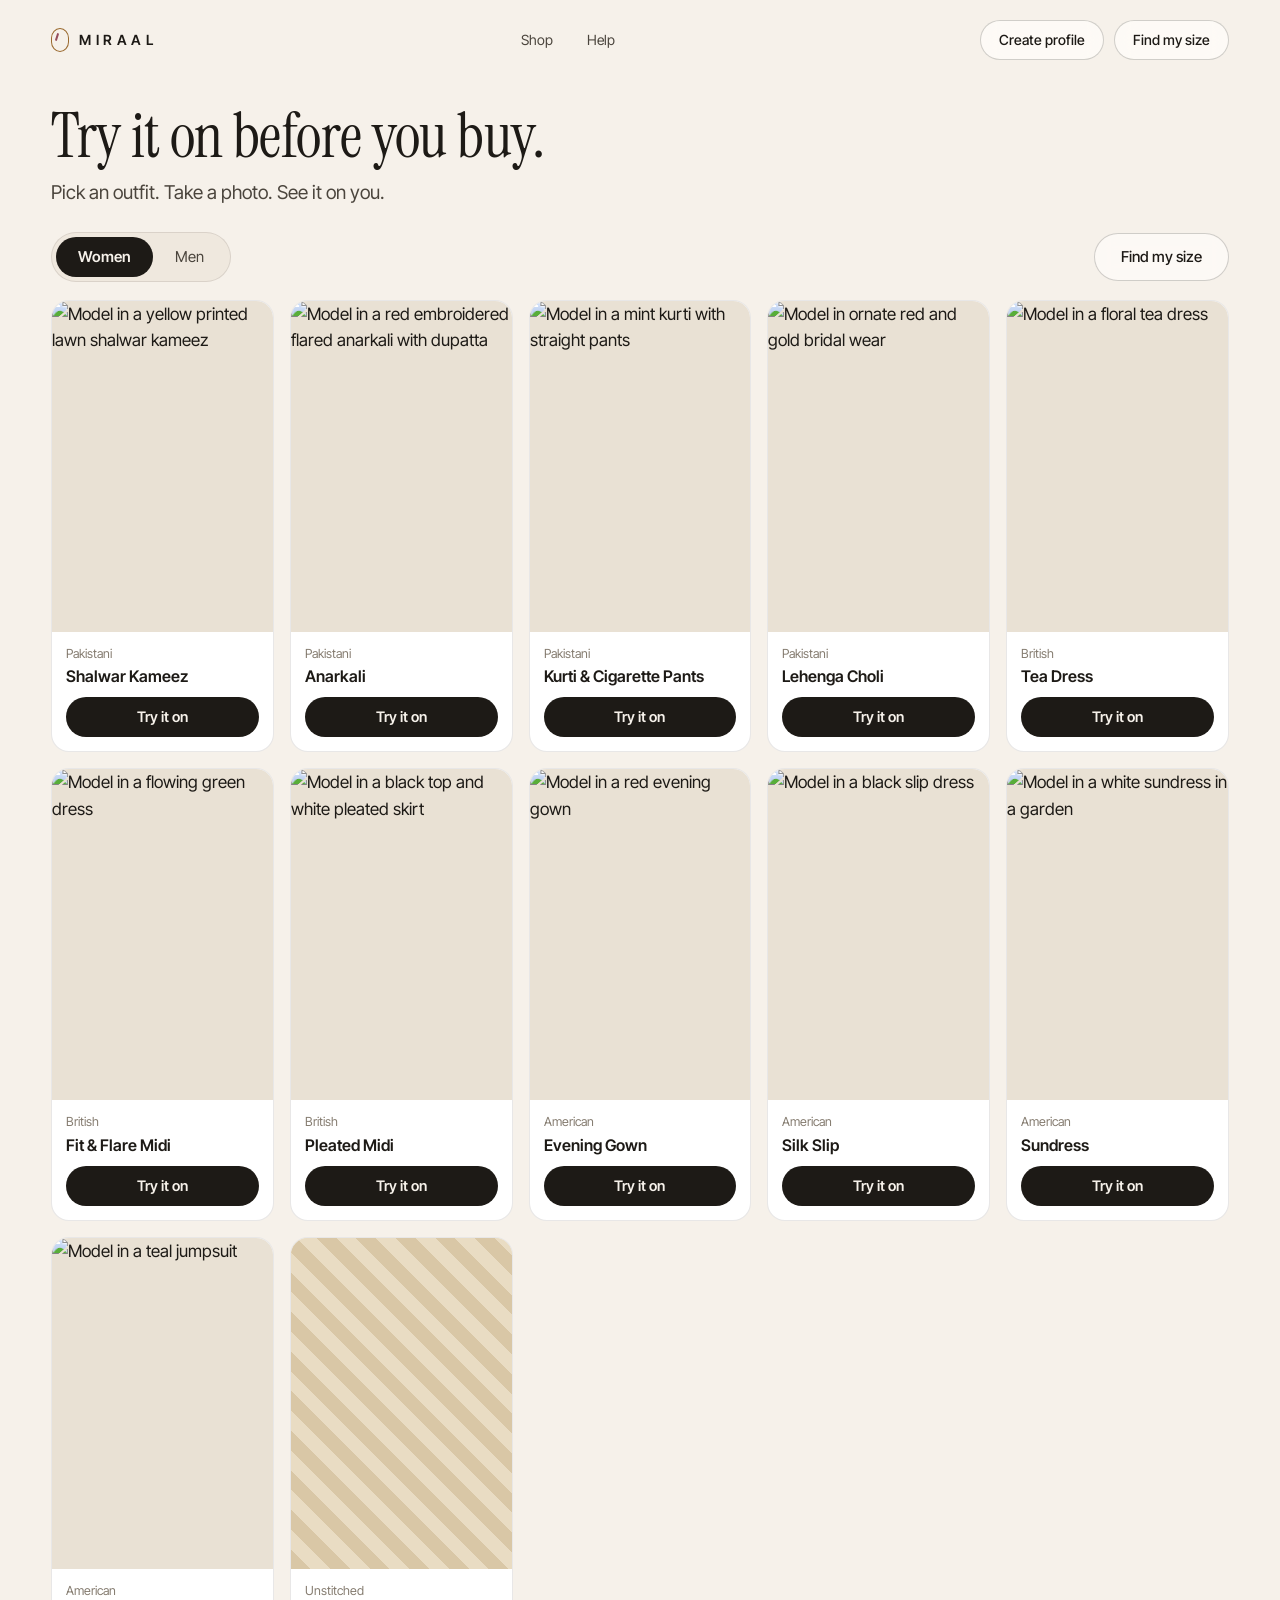
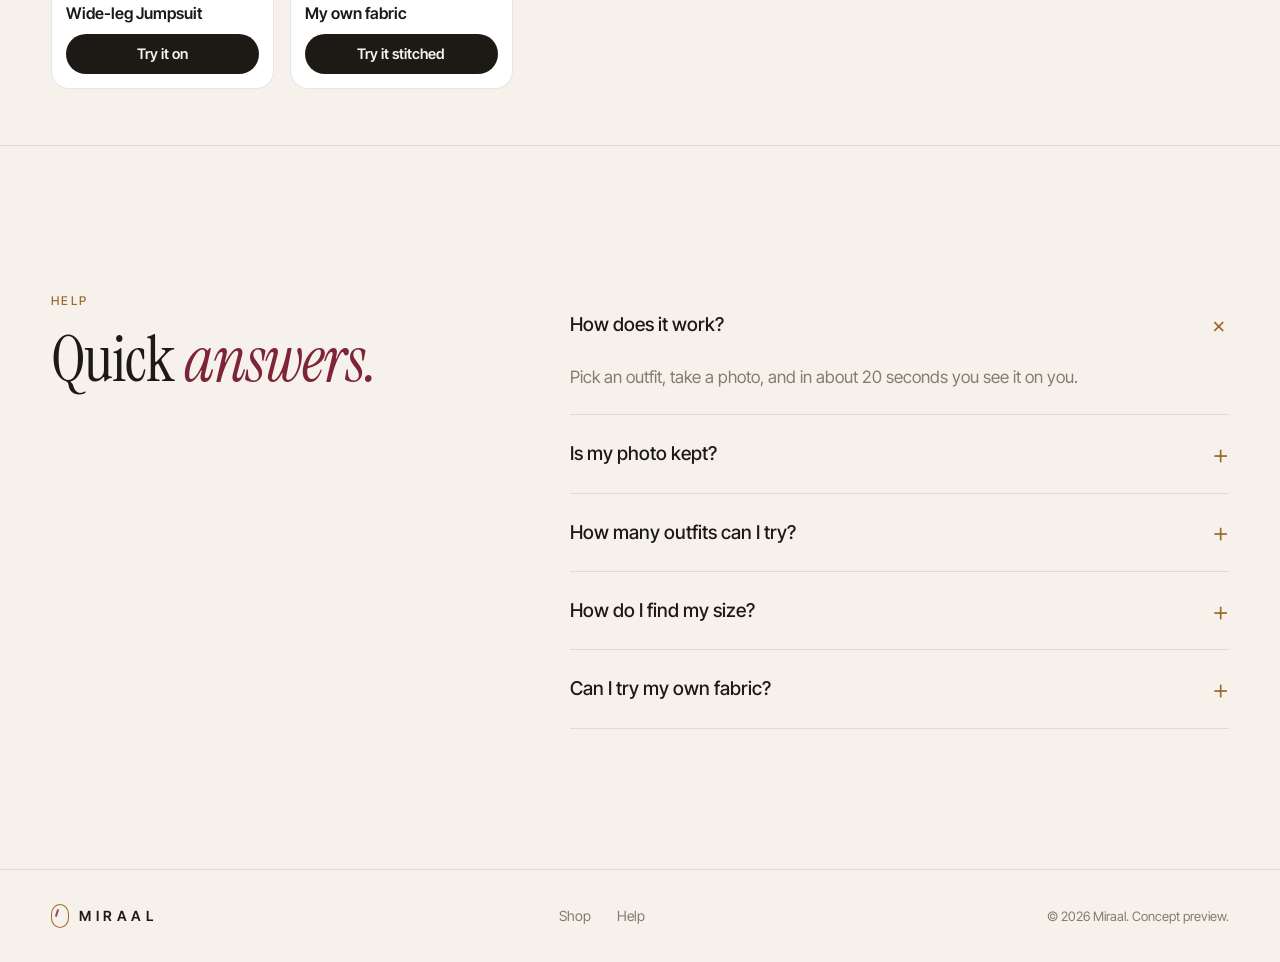
==== commit fc7ec248: "Second audit fixes: scale from the heels, working picture fallback, safer notes and screens Size sca" ====
--- a/index.html
+++ b/index.html
@@ -9,7 +9,7 @@
   <link rel="preconnect" href="https://fonts.googleapis.com">
   <link rel="preconnect" href="https://fonts.gstatic.com" crossorigin>
   <link href="https://fonts.googleapis.com/css2?family=Instrument+Serif:ital@0;1&family=Inter+Tight:wght@300;400;500;600&display=swap" rel="stylesheet">
-  <link rel="stylesheet" href="styles.css?v=25">
+  <link rel="stylesheet" href="styles.css?v=27">
   <script type="importmap">
     { "imports": {
       "three": "https://cdn.jsdelivr.net/npm/three@0.160.0/build/three.module.js",
@@ -406,7 +406,7 @@
     <header class="ss-top">
       <div class="ss-progress">
         <span class="ss-stepno" id="ssStepNo">Getting ready</span>
-        <ol class="ss-dots" aria-hidden="true"><li></li><li></li><li></li></ol>
+        <ol class="ss-dots" aria-hidden="true"><li></li><li></li></ol>
       </div>
       <div class="ss-actions">
         <button class="ss-icon" id="ssLiveToggle" type="button" aria-pressed="false" title="Show measurements">
@@ -424,7 +424,7 @@
       <h4>Quick checks</h4>
       <ul>
         <li data-c="body"><i></i><span>Head to toe in view<em></em></span></li>
-        <li data-c="distance"><i></i><span>About 2 m away<em></em></span></li>
+        <li data-c="distance"><i></i><span>About 3 big steps away<em></em></span></li>
         <li data-c="upright"><i></i><span>Phone standing upright<em></em></span></li>
         <li data-c="background"><i></i><span>Nothing touching you from behind<em></em></span></li>
         <li data-c="light"><i></i><span>Bright enough<em></em></span></li>
@@ -580,6 +580,10 @@
       <h3 id="consentTitle">Find my size</h3>
       <p class="modal-sub">Face the camera, then turn around once. About 30 seconds.</p>
 
+      <div class="who-pick" role="group" aria-label="Sizes for">
+        <button type="button" data-who="women" class="on">Women’s sizes</button><button type="button" data-who="men">Men’s sizes</button>
+      </div>
+
       <div class="setup-height">
         <div class="setup-height-top">
           <label for="setupH">1 · Your height</label>
@@ -604,7 +608,7 @@
         </li>
         <li>
           <svg viewBox="0 0 48 48" aria-hidden="true"><circle cx="34" cy="10" r="4" fill="none" stroke="currentColor" stroke-width="2"/><path d="M34 14v14M34 28l-4 12M34 28l4 12M28 20h12" fill="none" stroke="currentColor" stroke-width="2" stroke-linecap="round"/><path d="M6 24h16M17 19l5 5-5 5" fill="none" stroke="currentColor" stroke-width="2" stroke-linecap="round" stroke-linejoin="round"/></svg>
-          <b>Step back about 2 m</b><span>so your head and feet both show</span>
+          <b>Take 3 big steps back</b><span>so your head and feet both show</span>
         </li>
         <li>
           <svg viewBox="0 0 48 48" aria-hidden="true"><rect x="6" y="6" width="36" height="36" rx="4" fill="none" stroke="currentColor" stroke-width="2"/><circle cx="24" cy="16" r="4" fill="none" stroke="currentColor" stroke-width="2"/><path d="M24 20v10M24 30l-4 10M24 30l4 10M16 24h16" fill="none" stroke="currentColor" stroke-width="2" stroke-linecap="round"/></svg>
@@ -638,7 +642,7 @@
       <p class="modal-sub">Save your size once and get the right fit in every store. Profiles hold measurements only — never photos.</p>
       <div class="pf-fields">
         <label class="field"><span>Name</span><input id="pfName" type="text" maxlength="60" autocomplete="given-name" placeholder="Your name" required></label>
-        <label class="field"><span>Height (m)</span><input id="pfHeight" type="number" min="1.3" max="2.15" step="0.01" inputmode="decimal"></label>
+        <label class="field"><span>Height</span><input id="pfHeight" type="text" inputmode="text" autocomplete="off" placeholder="1.72 or 5'8&quot;"></label>
       </div>
       <fieldset class="fit-pref">
         <legend>How do you like clothes to fit?</legend>
@@ -659,6 +663,6 @@
 
   <div class="toast" id="toast" role="status" aria-live="polite"></div>
 
-  <script type="module" src="main.js?v=25"></script>
+  <script type="module" src="main.js?v=27"></script>
 </body>
 </html>
--- a/styles.css
+++ b/styles.css
@@ -925,3 +925,12 @@
 .mr-busy.counting .mr-spin { display: none; }
 .mr-chip { height: 40px; padding: 0 16px; border-radius: 999px; border: 1px solid var(--line-2); color: var(--ink-2); font-size: 14px; }
 .mr-chip.on { background: #f4efe7; color: #14121a; font-weight: 600; }
+
+/* ---------- whose size chart ---------- */
+.who-pick { display: grid; grid-template-columns: 1fr 1fr; gap: 6px; padding: 4px; border-radius: 999px; border: 1px solid var(--line-2); background: var(--bg-2); margin: 14px 0 4px; }
+.who-pick button { height: 42px; border-radius: 999px; font-size: 15px; color: var(--ink-2); }
+.who-pick button.on { background: var(--ink); color: var(--bg); font-weight: 600; }
+
+/* while a real picture is being made, the outfit pickers wait */
+.mirror-stage.is-busy .mr-tabs, .mirror-stage.is-busy .mr-colors, .mirror-stage.is-busy .mr-rail, .mirror-stage.is-busy .mr-fabric,
+.mirror-stage.is-busy .mr-seg, .mirror-stage.is-busy .mr-chip { pointer-events: none; opacity: .45; }
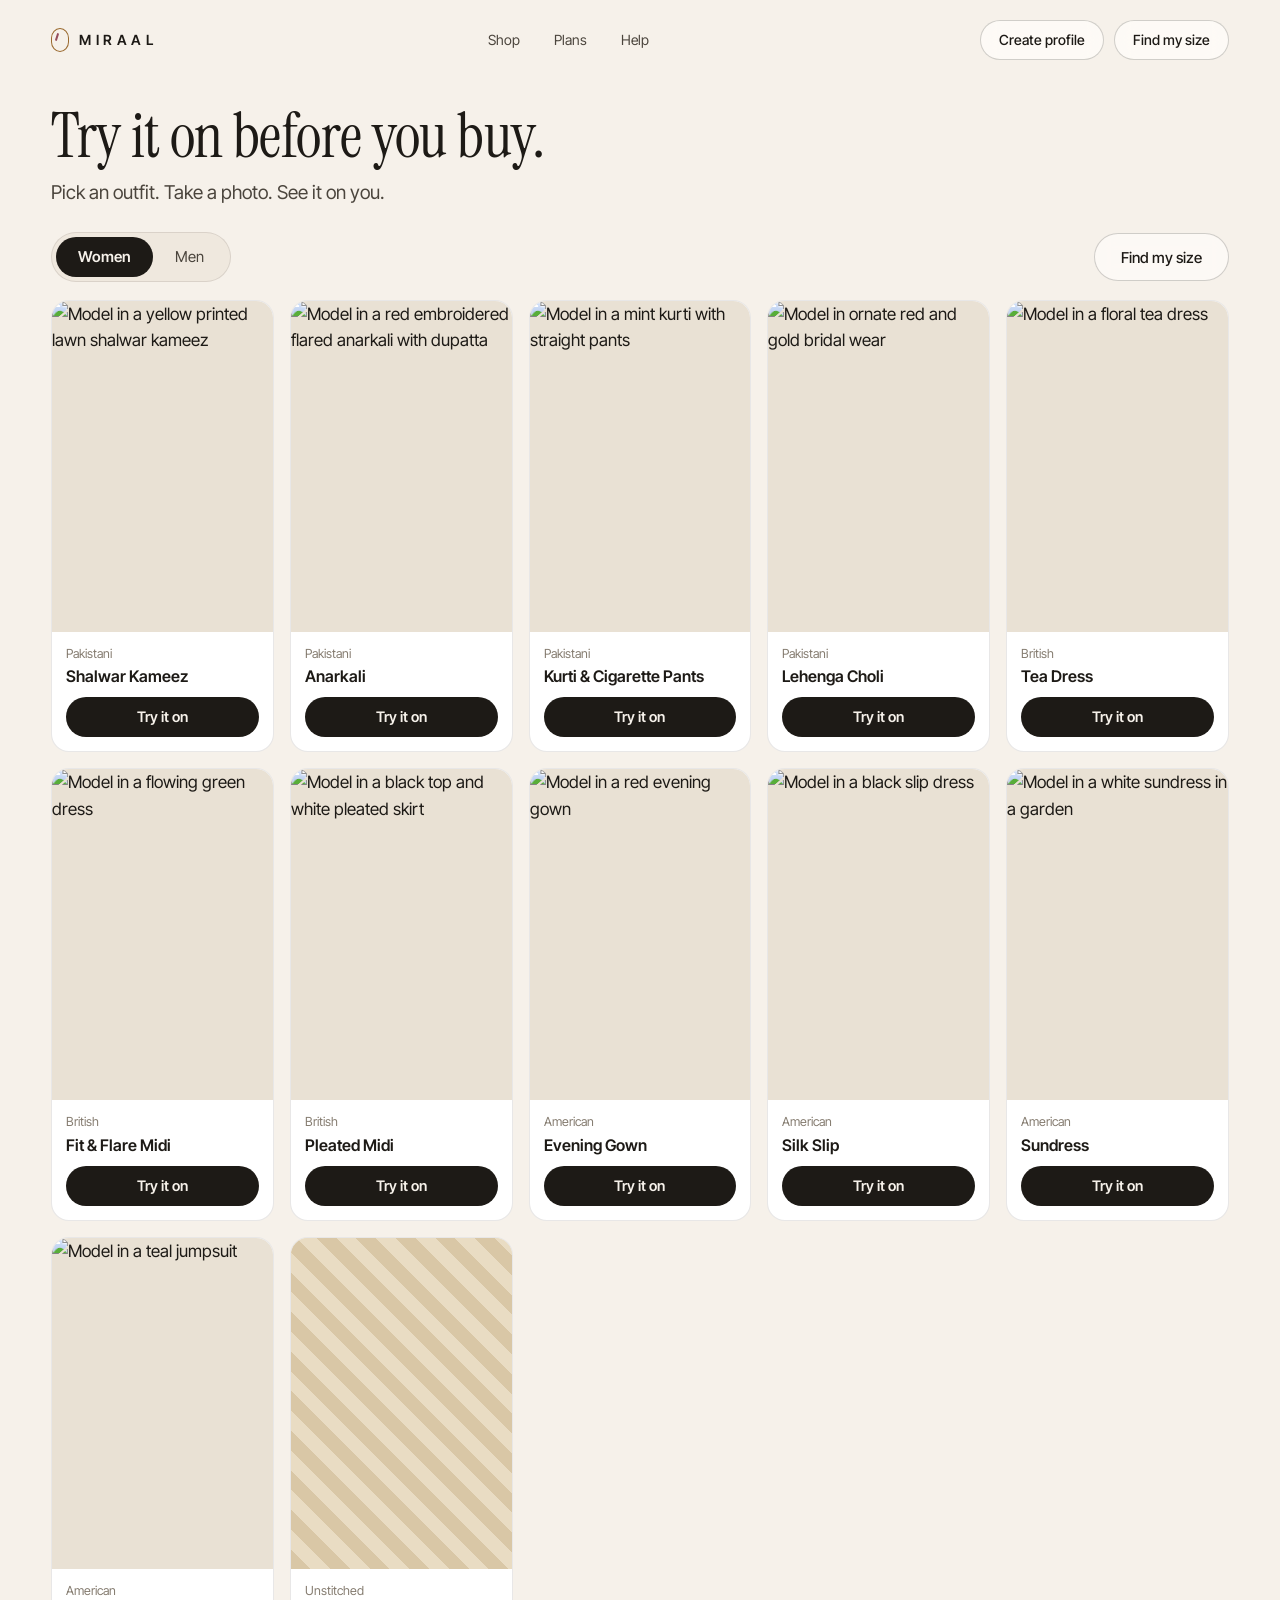
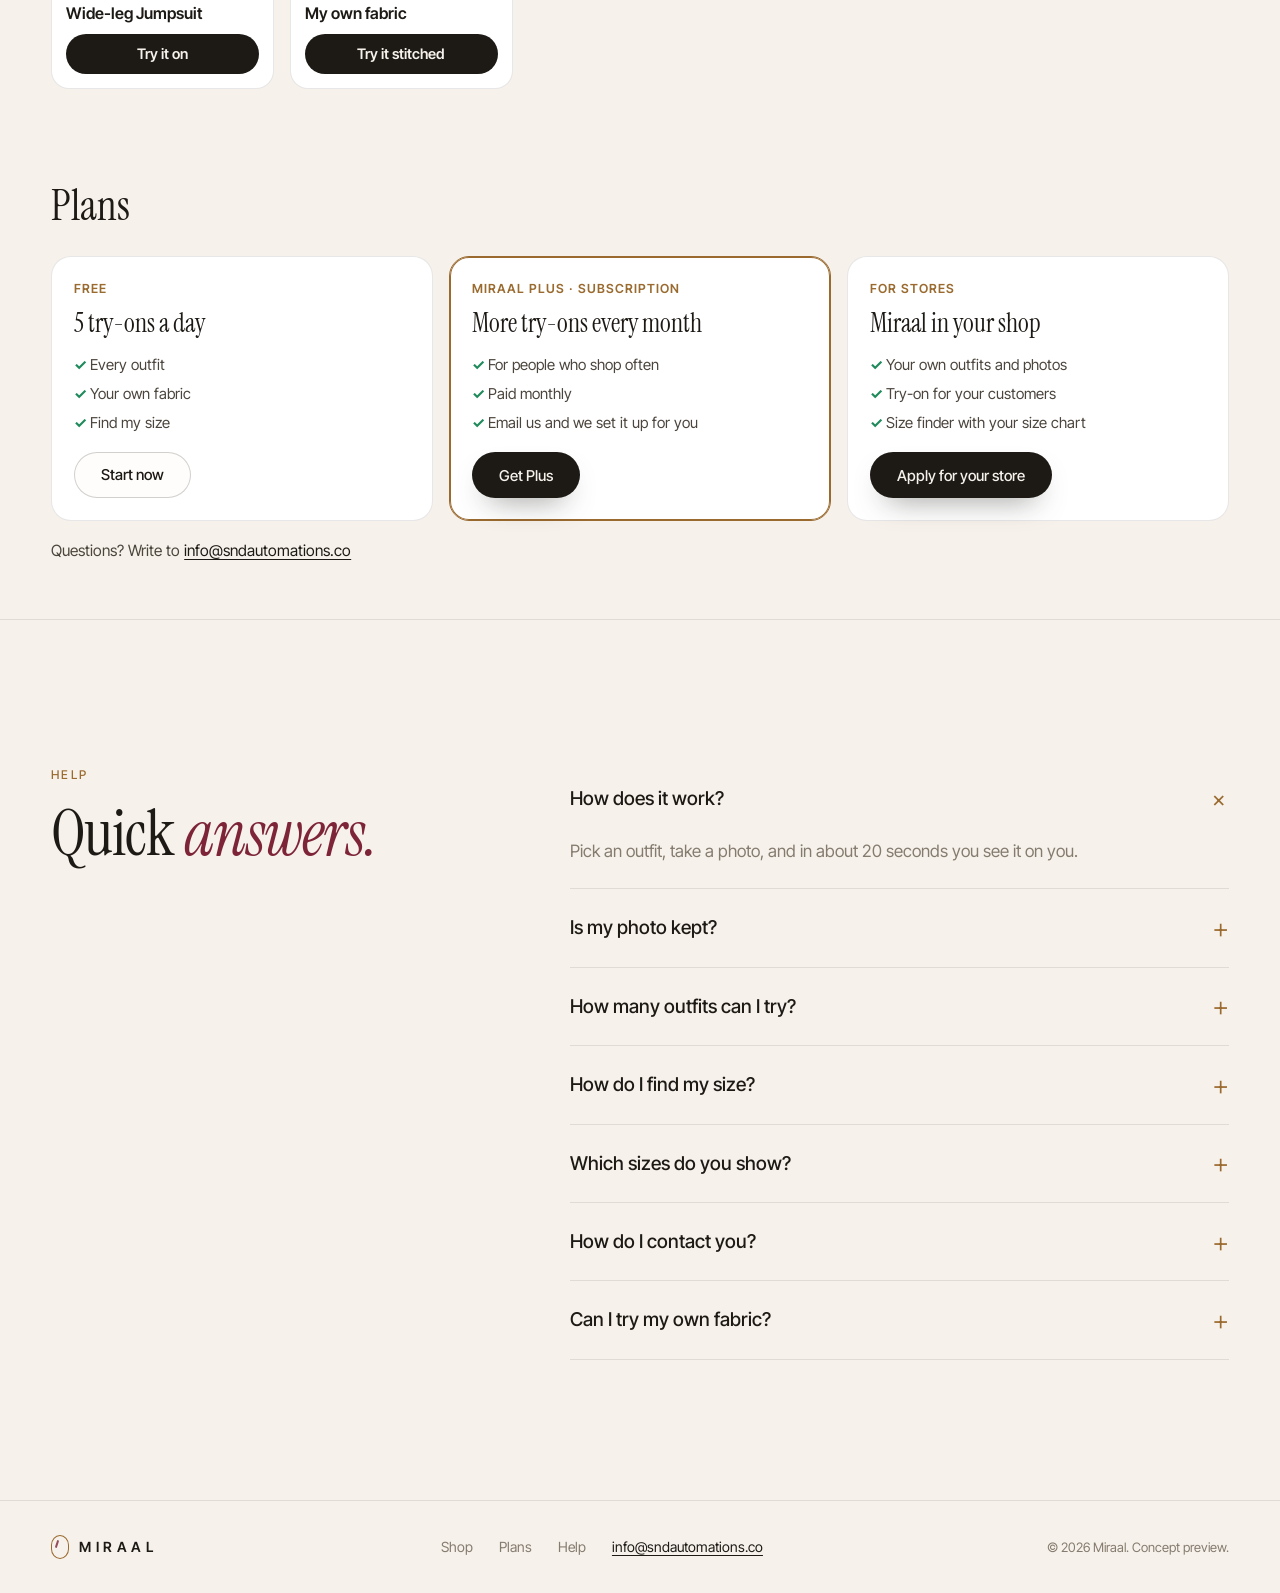
==== commit 6455d2d4: "European size charts with UK and US, plans and store application, server hardening Sizes - Women's a" ====
--- a/index.html
+++ b/index.html
@@ -9,7 +9,7 @@
   <link rel="preconnect" href="https://fonts.googleapis.com">
   <link rel="preconnect" href="https://fonts.gstatic.com" crossorigin>
   <link href="https://fonts.googleapis.com/css2?family=Instrument+Serif:ital@0;1&family=Inter+Tight:wght@300;400;500;600&display=swap" rel="stylesheet">
-  <link rel="stylesheet" href="styles.css?v=27">
+  <link rel="stylesheet" href="styles.css?v=28">
   <script type="importmap">
     { "imports": {
       "three": "https://cdn.jsdelivr.net/npm/three@0.160.0/build/three.module.js",
@@ -39,6 +39,7 @@
     <a class="logo" href="#top" aria-label="Miraal home"><span class="logo-mark"></span>MIRAAL</a>
     <nav class="nav-links">
       <a href="#shop">Shop</a>
+      <a href="#plans">Plans</a>
       <a href="#faq">Help</a>
     </nav>
     <div class="nav-actions">
@@ -62,6 +63,34 @@
           <button class="btn btn-ghost shop-size" type="button" id="shopSize" data-open-camera>Find my size</button>
         </div>
         <div class="shop-grid" id="shopGrid"></div>
+      </div>
+    </section>
+
+    <!-- PLANS -->
+    <section id="plans" class="solid plans">
+      <div class="wrap">
+        <h2 class="plans-h">Plans</h2>
+        <div class="plan-grid">
+          <article class="plan">
+            <small>Free</small>
+            <b>5 try-ons a day</b>
+            <ul><li>Every outfit</li><li>Your own fabric</li><li>Find my size</li></ul>
+            <a class="btn btn-ghost" href="#shop">Start now</a>
+          </article>
+          <article class="plan plan-main">
+            <small>Miraal Plus · subscription</small>
+            <b>More try-ons every month</b>
+            <ul><li>For people who shop often</li><li>Paid monthly</li><li>Email us and we set it up for you</li></ul>
+            <a class="btn btn-primary" href="mailto:info@sndautomations.co?subject=Miraal%20Plus%20subscription&body=Hello%2C%0A%0AI%20would%20like%20Miraal%20Plus.%0A%0AMy%20name%3A%20%0AMy%20country%3A%20%0A">Get Plus</a>
+          </article>
+          <article class="plan">
+            <small>For stores</small>
+            <b>Miraal in your shop</b>
+            <ul><li>Your own outfits and photos</li><li>Try-on for your customers</li><li>Size finder with your size chart</li></ul>
+            <a class="btn btn-primary" href="mailto:info@sndautomations.co?subject=Miraal%20for%20my%20store&body=Hello%2C%0A%0AI%20would%20like%20Miraal%20in%20my%20store.%0A%0AStore%20name%3A%20%0AWebsite%20or%20Instagram%3A%20%0AWhat%20we%20sell%3A%20%0AOrders%20a%20month%3A%20%0AMy%20name%20and%20phone%3A%20%0A">Apply for your store</a>
+          </article>
+        </div>
+        <p class="plans-contact">Questions? Write to <a href="mailto:info@sndautomations.co">info@sndautomations.co</a></p>
       </div>
     </section>
 
@@ -366,6 +395,8 @@
           <details><summary>Is my photo kept?</summary><p>No. It is sent to our try-on partner to make your picture. Miraal does not keep it.</p></details>
           <details><summary>How many outfits can I try?</summary><p>5 free try-ons a day.</p></details>
           <details><summary>How do I find my size?</summary><p>Tap Find my size, enter your height, face the camera, then turn around once with your hands on your head. It takes about 30 seconds. Sizes are estimates.</p></details>
+          <details><summary>Which sizes do you show?</summary><p>European sizes, with the UK and US size next to them. For men you also get a trouser waist.</p></details>
+          <details><summary>How do I contact you?</summary><p>Write to <a href="mailto:info@sndautomations.co">info@sndautomations.co</a>.</p></details>
           <details><summary>Can I try my own fabric?</summary><p>Yes. Tap My fabric, add a picture of the fabric and choose how it is stitched.</p></details>
         </div>
       </div>
@@ -391,7 +422,7 @@
     <footer class="solid footer">
       <div class="wrap foot-grid">
         <a class="logo" href="#top"><span class="logo-mark"></span>MIRAAL</a>
-        <nav><a href="#shop">Shop</a><a href="#faq">Help</a></nav>
+        <nav><a href="#shop">Shop</a><a href="#plans">Plans</a><a href="#faq">Help</a><a href="mailto:info@sndautomations.co">info@sndautomations.co</a></nav>
         <small>© <span id="yr"></span> Miraal. Concept preview.</small>
       </div>
     </footer>
@@ -663,6 +694,6 @@
 
   <div class="toast" id="toast" role="status" aria-live="polite"></div>
 
-  <script type="module" src="main.js?v=27"></script>
+  <script type="module" src="main.js?v=28"></script>
 </body>
 </html>
--- a/styles.css
+++ b/styles.css
@@ -934,3 +934,20 @@
 /* while a real picture is being made, the outfit pickers wait */
 .mirror-stage.is-busy .mr-tabs, .mirror-stage.is-busy .mr-colors, .mirror-stage.is-busy .mr-rail, .mirror-stage.is-busy .mr-fabric,
 .mirror-stage.is-busy .mr-seg, .mirror-stage.is-busy .mr-chip { pointer-events: none; opacity: .45; }
+/* ---------- size in each system ---------- */
+.size-sys { display: flex; flex-wrap: wrap; gap: 6px; justify-content: center; margin: 8px 0 6px; }
+.size-sys i { font-style: normal; padding: 5px 12px; border-radius: 999px; border: 1px solid var(--line-2); font-size: 14px; font-weight: 600; color: var(--ink); background: rgba(255, 255, 255, .06); }
+
+/* ---------- plans ---------- */
+.plans { padding: 28px 0 56px; }
+.plans-h { font-family: var(--serif); font-weight: 400; font-size: clamp(28px, 4.4vw, 42px); margin: 0 0 18px; }
+.plan-grid { display: grid; grid-template-columns: repeat(auto-fit, minmax(240px, 1fr)); gap: 16px; }
+.plan { display: grid; gap: 10px; align-content: start; padding: 22px; border-radius: 20px; background: #fff; border: 1px solid var(--line); }
+.plan-main { border-color: var(--gold); box-shadow: inset 0 0 0 1px var(--gold); }
+.plan small { font-size: 12.5px; letter-spacing: .08em; text-transform: uppercase; color: var(--gold); font-weight: 600; }
+.plan b { font-family: var(--serif); font-weight: 400; font-size: 26px; line-height: 1.15; }
+.plan ul { list-style: none; margin: 4px 0 8px; padding: 0; display: grid; gap: 6px; color: var(--ink-2); font-size: 15px; }
+.plan li::before { content: '✓  '; color: var(--good); font-weight: 700; }
+.plan .btn { justify-self: start; height: 46px; margin-top: auto; }
+.plans-contact { margin: 18px 0 0; color: var(--ink-2); font-size: 15.5px; }
+.plans-contact a, .faq-list a, .footer nav a[href^="mailto"] { color: var(--ink); text-decoration: underline; text-underline-offset: 3px; }
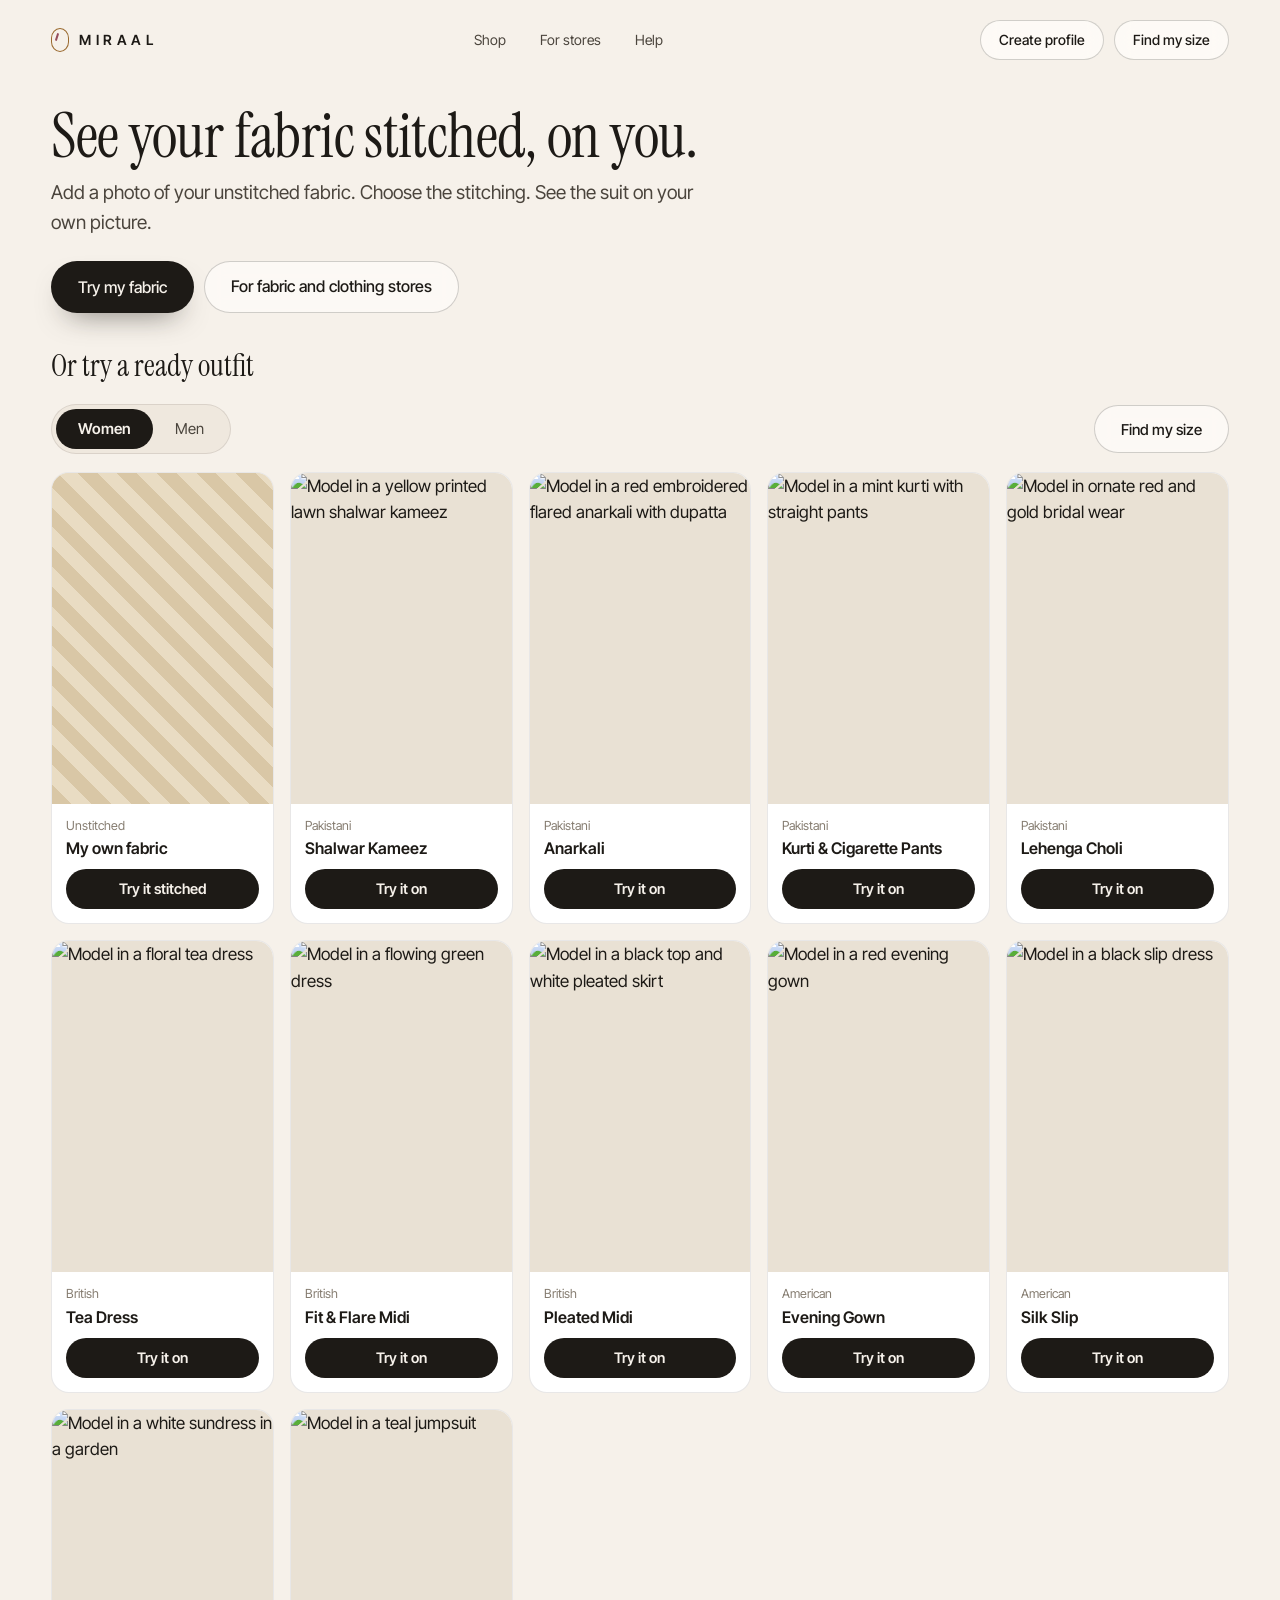
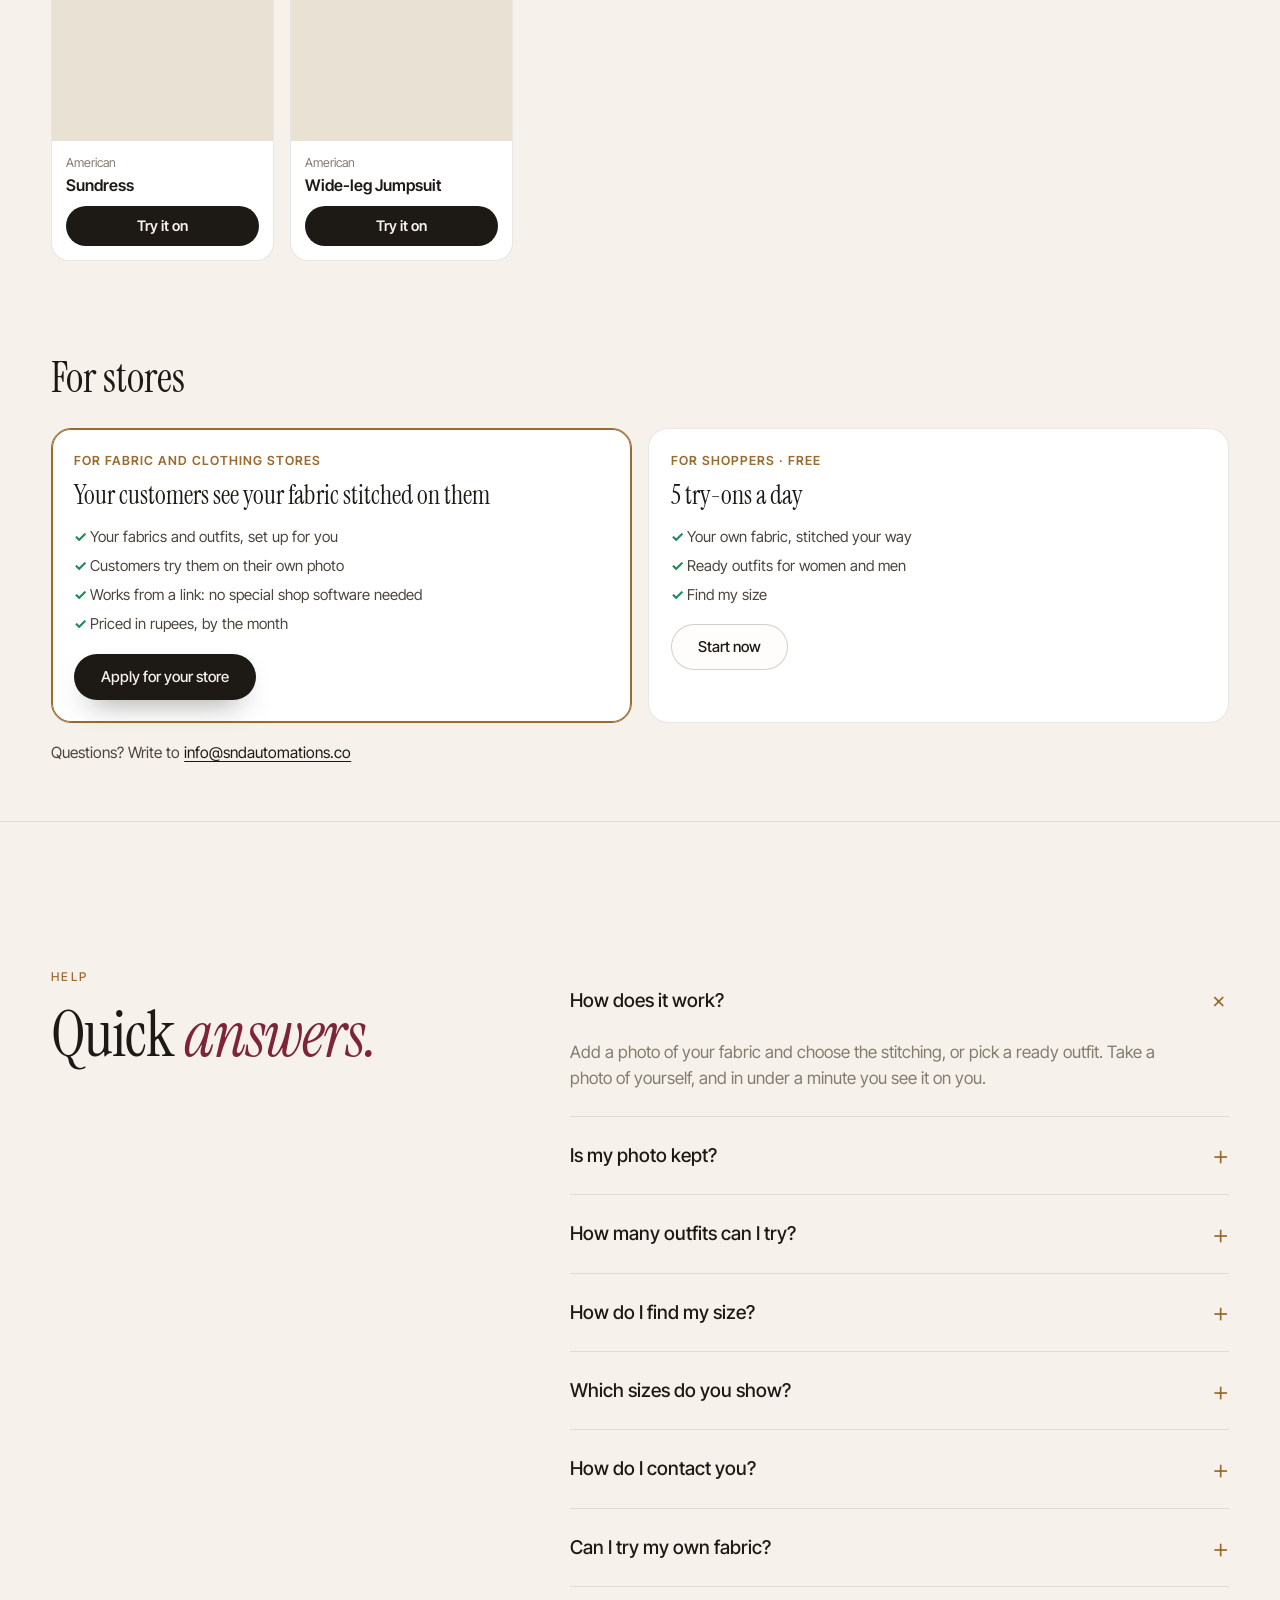
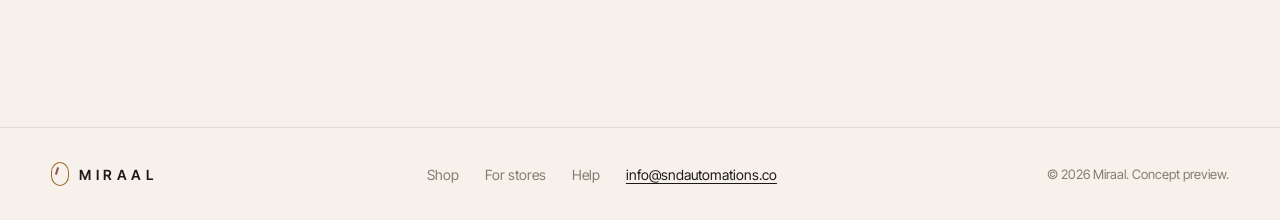
==== commit 3d6e0bd8: "Lead with unstitched fabric, stores first - First screen: See your fabric stitched, on you, with a T" ====
--- a/index.html
+++ b/index.html
@@ -2,6 +2,7 @@
 <html lang="en">
 <head>
   <meta charset="utf-8">
+  <meta name="referrer" content="strict-origin-when-cross-origin">
   <meta name="viewport" content="width=device-width, initial-scale=1">
   <title>Miraal — Your Fitting Room, Everywhere</title>
   <meta name="description" content="Miraal is a virtual fitting room: measure your body with your phone camera in 30 seconds and try on any outfit in realistic 3D before you buy.">
@@ -9,7 +10,7 @@
   <link rel="preconnect" href="https://fonts.googleapis.com">
   <link rel="preconnect" href="https://fonts.gstatic.com" crossorigin>
   <link href="https://fonts.googleapis.com/css2?family=Instrument+Serif:ital@0;1&family=Inter+Tight:wght@300;400;500;600&display=swap" rel="stylesheet">
-  <link rel="stylesheet" href="styles.css?v=28">
+  <link rel="stylesheet" href="styles.css?v=30">
   <script type="importmap">
     { "imports": {
       "three": "https://cdn.jsdelivr.net/npm/three@0.160.0/build/three.module.js",
@@ -39,7 +40,7 @@
     <a class="logo" href="#top" aria-label="Miraal home"><span class="logo-mark"></span>MIRAAL</a>
     <nav class="nav-links">
       <a href="#shop">Shop</a>
-      <a href="#plans">Plans</a>
+      <a href="#plans">For stores</a>
       <a href="#faq">Help</a>
     </nav>
     <div class="nav-actions">
@@ -53,9 +54,14 @@
     <section id="shop" class="solid shop">
       <div class="wrap">
         <div class="shop-head">
-          <h1>Try it on before you buy.</h1>
-          <p>Pick an outfit. Take a photo. See it on you.</p>
-        </div>
+          <h1>See your fabric stitched, on you.</h1>
+          <p>Add a photo of your unstitched fabric. Choose the stitching. See the suit on your own picture.</p>
+          <div class="shop-cta">
+            <button class="btn btn-primary" type="button" data-open-mirror="fabric">Try my fabric</button>
+            <a class="btn btn-ghost" href="#plans">For fabric and clothing stores</a>
+          </div>
+        </div>
+        <h2 class="shop-sub">Or try a ready outfit</h2>
         <div class="shop-bar">
           <div class="looks-tabs" id="shopTabs" role="tablist" aria-label="Shop for">
             <button type="button" role="tab" data-for="women" class="active">Women</button><button type="button" role="tab" data-for="men">Men</button>
@@ -69,25 +75,19 @@
     <!-- PLANS -->
     <section id="plans" class="solid plans">
       <div class="wrap">
-        <h2 class="plans-h">Plans</h2>
+        <h2 class="plans-h">For stores</h2>
         <div class="plan-grid">
+          <article class="plan plan-main">
+            <small>For fabric and clothing stores</small>
+            <b>Your customers see your fabric stitched on them</b>
+            <ul><li>Your fabrics and outfits, set up for you</li><li>Customers try them on their own photo</li><li>Works from a link: no special shop software needed</li><li>Priced in rupees, by the month</li></ul>
+            <a class="btn btn-primary" href="mailto:info@sndautomations.co?subject=Miraal%20for%20my%20store&body=Hello%2C%0A%0AI%20would%20like%20Miraal%20for%20my%20store.%0A%0AStore%20name%3A%20%0ACity%3A%20%0AWebsite%2C%20Instagram%20or%20WhatsApp%3A%20%0AWe%20sell%20(unstitched%20fabric%20%2F%20stitched%20clothes%20%2F%20both)%3A%20%0AOrders%20a%20month%3A%20%0AMy%20name%20and%20phone%3A%20%0A">Apply for your store</a>
+          </article>
           <article class="plan">
-            <small>Free</small>
+            <small>For shoppers · free</small>
             <b>5 try-ons a day</b>
-            <ul><li>Every outfit</li><li>Your own fabric</li><li>Find my size</li></ul>
+            <ul><li>Your own fabric, stitched your way</li><li>Ready outfits for women and men</li><li>Find my size</li></ul>
             <a class="btn btn-ghost" href="#shop">Start now</a>
-          </article>
-          <article class="plan plan-main">
-            <small>Miraal Plus · subscription</small>
-            <b>More try-ons every month</b>
-            <ul><li>For people who shop often</li><li>Paid monthly</li><li>Email us and we set it up for you</li></ul>
-            <a class="btn btn-primary" href="mailto:info@sndautomations.co?subject=Miraal%20Plus%20subscription&body=Hello%2C%0A%0AI%20would%20like%20Miraal%20Plus.%0A%0AMy%20name%3A%20%0AMy%20country%3A%20%0A">Get Plus</a>
-          </article>
-          <article class="plan">
-            <small>For stores</small>
-            <b>Miraal in your shop</b>
-            <ul><li>Your own outfits and photos</li><li>Try-on for your customers</li><li>Size finder with your size chart</li></ul>
-            <a class="btn btn-primary" href="mailto:info@sndautomations.co?subject=Miraal%20for%20my%20store&body=Hello%2C%0A%0AI%20would%20like%20Miraal%20in%20my%20store.%0A%0AStore%20name%3A%20%0AWebsite%20or%20Instagram%3A%20%0AWhat%20we%20sell%3A%20%0AOrders%20a%20month%3A%20%0AMy%20name%20and%20phone%3A%20%0A">Apply for your store</a>
           </article>
         </div>
         <p class="plans-contact">Questions? Write to <a href="mailto:info@sndautomations.co">info@sndautomations.co</a></p>
@@ -391,8 +391,8 @@
           <h2 class="h2 reveal">Quick <em>answers.</em></h2>
         </div>
         <div class="faq-list reveal">
-          <details open><summary>How does it work?</summary><p>Pick an outfit, take a photo, and in about 20 seconds you see it on you.</p></details>
-          <details><summary>Is my photo kept?</summary><p>No. It is sent to our try-on partner to make your picture. Miraal does not keep it.</p></details>
+          <details open><summary>How does it work?</summary><p>Add a photo of your fabric and choose the stitching, or pick a ready outfit. Take a photo of yourself, and in under a minute you see it on you.</p></details>
+          <details><summary>Is my photo kept?</summary><p>Miraal does not keep it. To make your picture, your photo is sent to our try-on partner (fal.ai), which handles it under its own terms and may hold it for a time.</p></details>
           <details><summary>How many outfits can I try?</summary><p>5 free try-ons a day.</p></details>
           <details><summary>How do I find my size?</summary><p>Tap Find my size, enter your height, face the camera, then turn around once with your hands on your head. It takes about 30 seconds. Sizes are estimates.</p></details>
           <details><summary>Which sizes do you show?</summary><p>European sizes, with the UK and US size next to them. For men you also get a trouser waist.</p></details>
@@ -422,7 +422,7 @@
     <footer class="solid footer">
       <div class="wrap foot-grid">
         <a class="logo" href="#top"><span class="logo-mark"></span>MIRAAL</a>
-        <nav><a href="#shop">Shop</a><a href="#plans">Plans</a><a href="#faq">Help</a><a href="mailto:info@sndautomations.co">info@sndautomations.co</a></nav>
+        <nav><a href="#shop">Shop</a><a href="#plans">For stores</a><a href="#faq">Help</a><a href="mailto:info@sndautomations.co">info@sndautomations.co</a></nav>
         <small>© <span id="yr"></span> Miraal. Concept preview.</small>
       </div>
     </footer>
@@ -655,7 +655,7 @@
         <li><span><b>We do not keep your picture.</b> No photo or video is saved — ever.</span></li>
         <li><span><b>Deleted right after you try it.</b> The camera switches off and every frame is discarded as soon as the scan ends.</span></li>
         <li><span><b>Stays on your device.</b> Body tracking runs inside your browser. Nothing is uploaded.</span></li>
-        <li><span><b>If something goes wrong,</b> a short note is sent so we can fix it: what failed, your phone type and your internet provider. Never a picture.</span></li>
+        <li><span><b>If something goes wrong,</b> a short note is sent so we can fix it: what failed, your phone and browser type, your country and internet provider, and a random number for this phone. Never a picture.</span></li>
         <li><span><b>Only numbers remain</b> — and only if you choose to save them to your profile.</span></li>
       </ul>
 
@@ -694,6 +694,6 @@
 
   <div class="toast" id="toast" role="status" aria-live="polite"></div>
 
-  <script type="module" src="main.js?v=28"></script>
+  <script type="module" src="main.js?v=30"></script>
 </body>
 </html>
--- a/styles.css
+++ b/styles.css
@@ -951,3 +951,9 @@
 .plan .btn { justify-self: start; height: 46px; margin-top: auto; }
 .plans-contact { margin: 18px 0 0; color: var(--ink-2); font-size: 15.5px; }
 .plans-contact a, .faq-list a, .footer nav a[href^="mailto"] { color: var(--ink); text-decoration: underline; text-underline-offset: 3px; }
+
+/* ---------- first screen leads with the shopper's own fabric ---------- */
+.shop-cta { display: flex; flex-wrap: wrap; gap: 10px; margin: 0 0 30px; }
+.shop-cta .btn { height: 52px; padding: 0 26px; font-size: 16px; }
+.shop-sub { font-family: var(--serif); font-weight: 400; font-size: clamp(22px, 3.4vw, 30px); margin: 0 0 14px; }
+.shop-head p { max-width: 34em; }
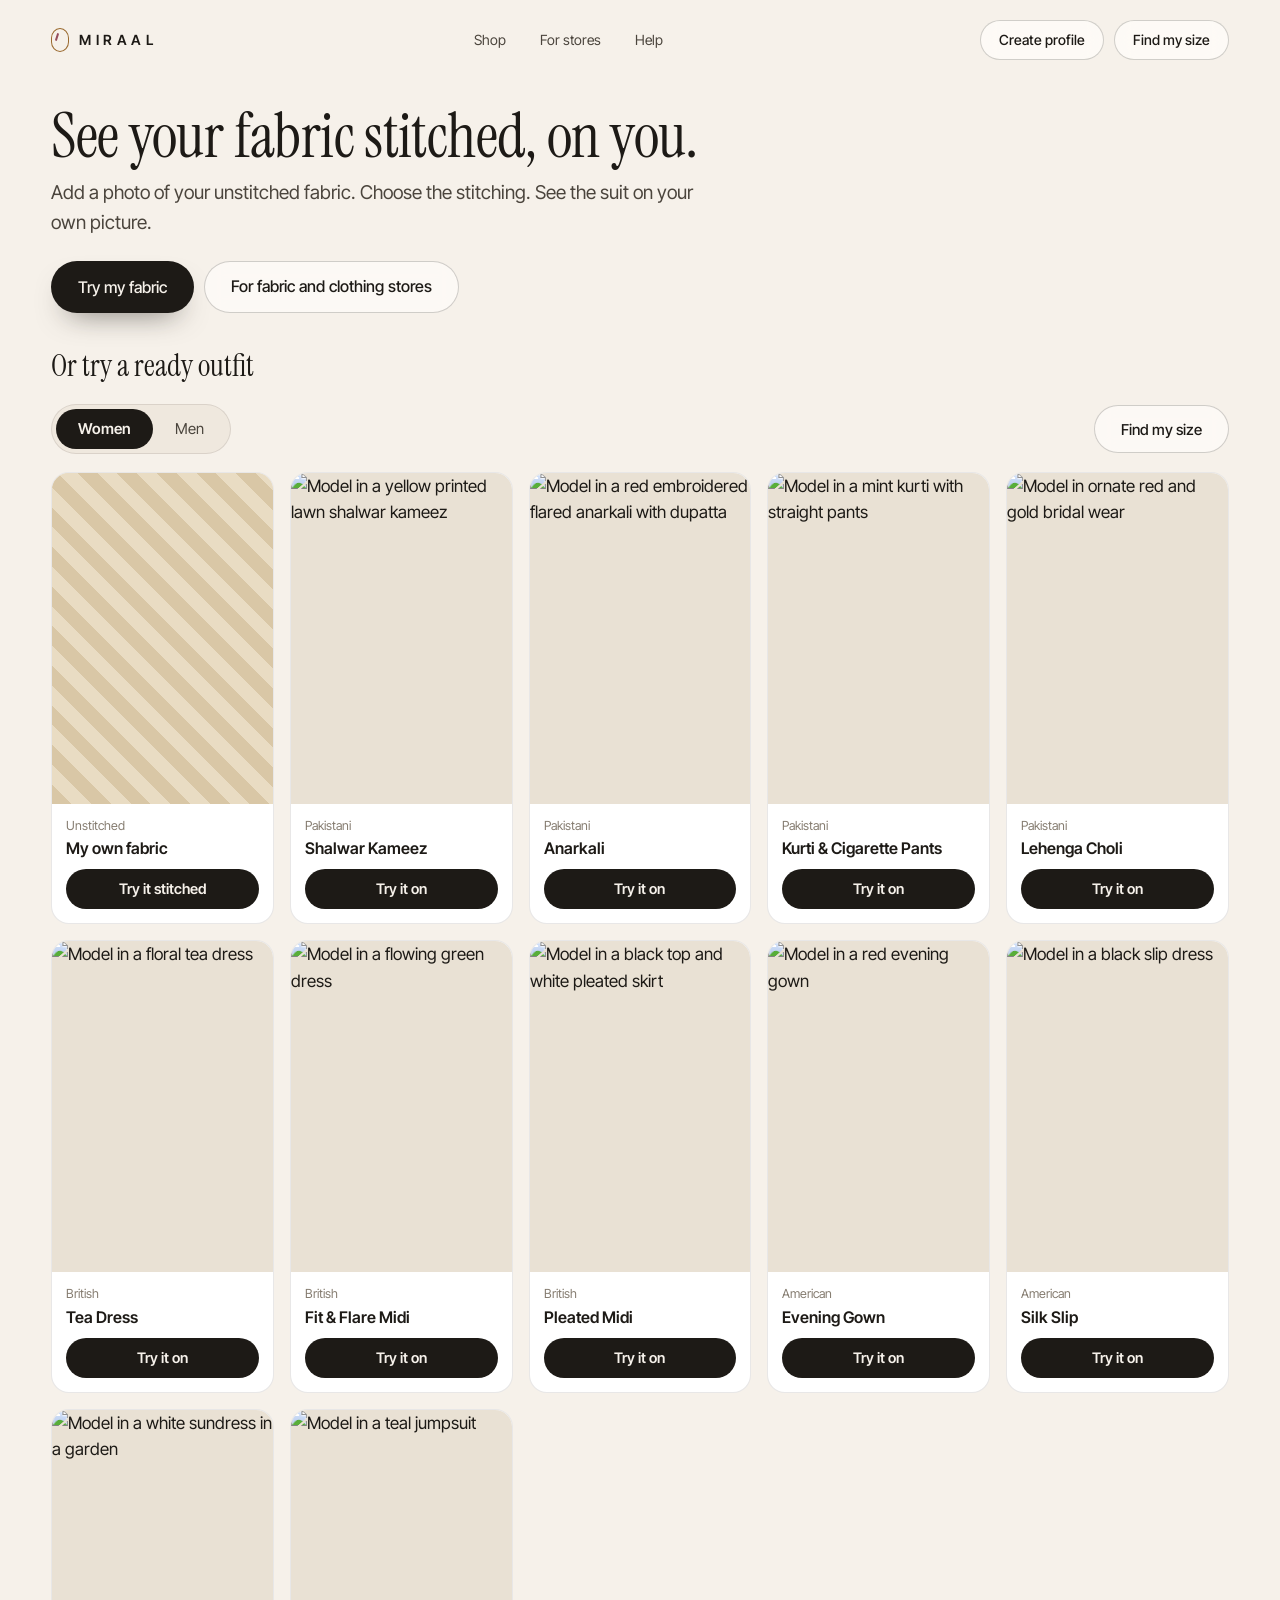
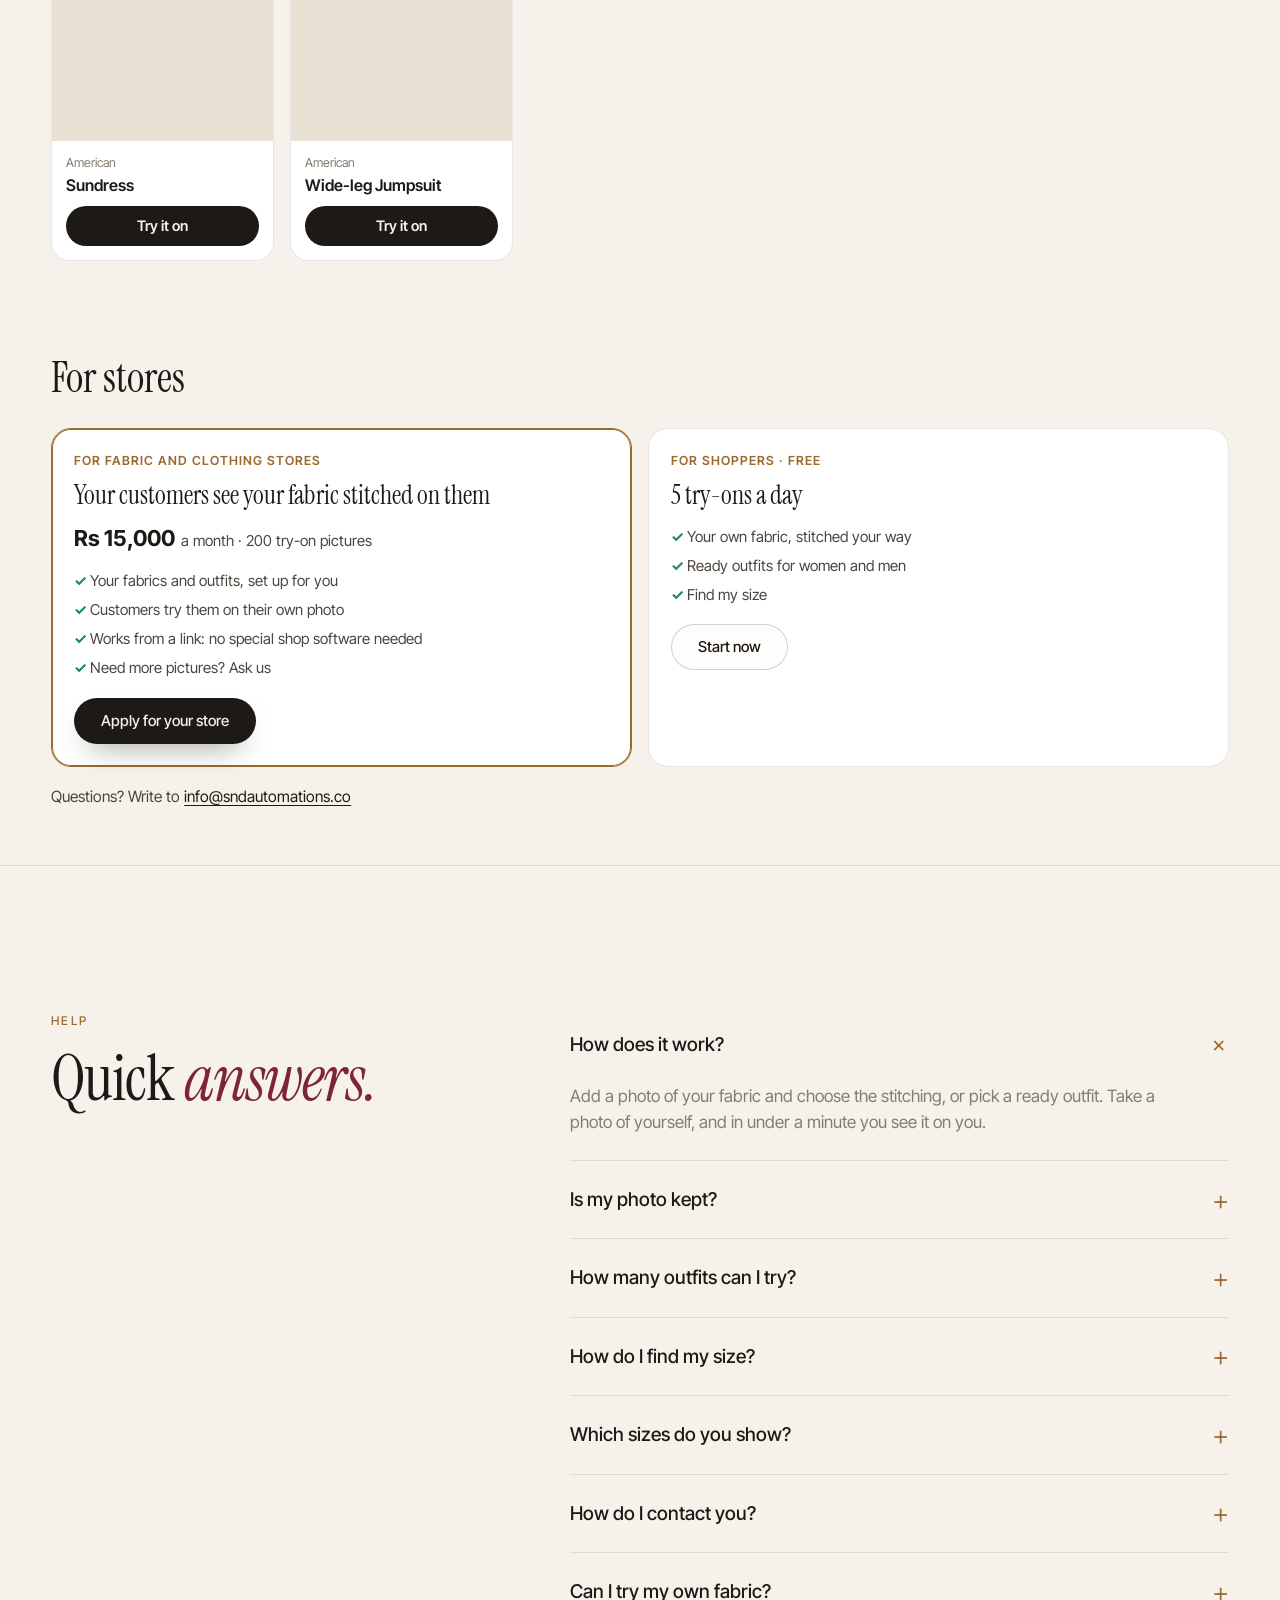
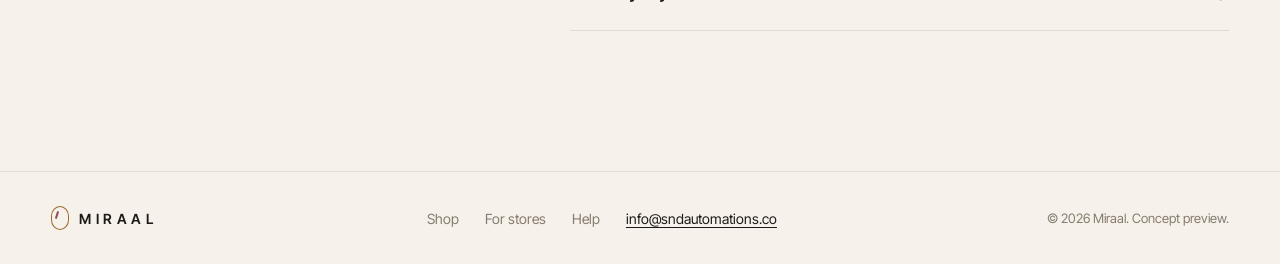
==== commit 7f07fd58: "Show the store price: Rs 15,000 a month for 200 try-on pictures Co-Authored-By: Claude Opus 5.5 <nor" ====
--- a/index.html
+++ b/index.html
@@ -10,7 +10,7 @@
   <link rel="preconnect" href="https://fonts.googleapis.com">
   <link rel="preconnect" href="https://fonts.gstatic.com" crossorigin>
   <link href="https://fonts.googleapis.com/css2?family=Instrument+Serif:ital@0;1&family=Inter+Tight:wght@300;400;500;600&display=swap" rel="stylesheet">
-  <link rel="stylesheet" href="styles.css?v=30">
+  <link rel="stylesheet" href="styles.css?v=31">
   <script type="importmap">
     { "imports": {
       "three": "https://cdn.jsdelivr.net/npm/three@0.160.0/build/three.module.js",
@@ -80,7 +80,8 @@
           <article class="plan plan-main">
             <small>For fabric and clothing stores</small>
             <b>Your customers see your fabric stitched on them</b>
-            <ul><li>Your fabrics and outfits, set up for you</li><li>Customers try them on their own photo</li><li>Works from a link: no special shop software needed</li><li>Priced in rupees, by the month</li></ul>
+            <p class="plan-price"><strong>Rs 15,000</strong> a month · 200 try-on pictures</p>
+            <ul><li>Your fabrics and outfits, set up for you</li><li>Customers try them on their own photo</li><li>Works from a link: no special shop software needed</li><li>Need more pictures? Ask us</li></ul>
             <a class="btn btn-primary" href="mailto:info@sndautomations.co?subject=Miraal%20for%20my%20store&body=Hello%2C%0A%0AI%20would%20like%20Miraal%20for%20my%20store.%0A%0AStore%20name%3A%20%0ACity%3A%20%0AWebsite%2C%20Instagram%20or%20WhatsApp%3A%20%0AWe%20sell%20(unstitched%20fabric%20%2F%20stitched%20clothes%20%2F%20both)%3A%20%0AOrders%20a%20month%3A%20%0AMy%20name%20and%20phone%3A%20%0A">Apply for your store</a>
           </article>
           <article class="plan">
--- a/styles.css
+++ b/styles.css
@@ -946,6 +946,8 @@
 .plan-main { border-color: var(--gold); box-shadow: inset 0 0 0 1px var(--gold); }
 .plan small { font-size: 12.5px; letter-spacing: .08em; text-transform: uppercase; color: var(--gold); font-weight: 600; }
 .plan b { font-family: var(--serif); font-weight: 400; font-size: 26px; line-height: 1.15; }
+.plan-price { margin: 0; font-size: 15px; color: var(--ink-2); }
+.plan-price strong { font-size: 22px; font-weight: 700; color: var(--ink); margin-right: 2px; }
 .plan ul { list-style: none; margin: 4px 0 8px; padding: 0; display: grid; gap: 6px; color: var(--ink-2); font-size: 15px; }
 .plan li::before { content: '✓  '; color: var(--good); font-weight: 700; }
 .plan .btn { justify-self: start; height: 46px; margin-top: auto; }
